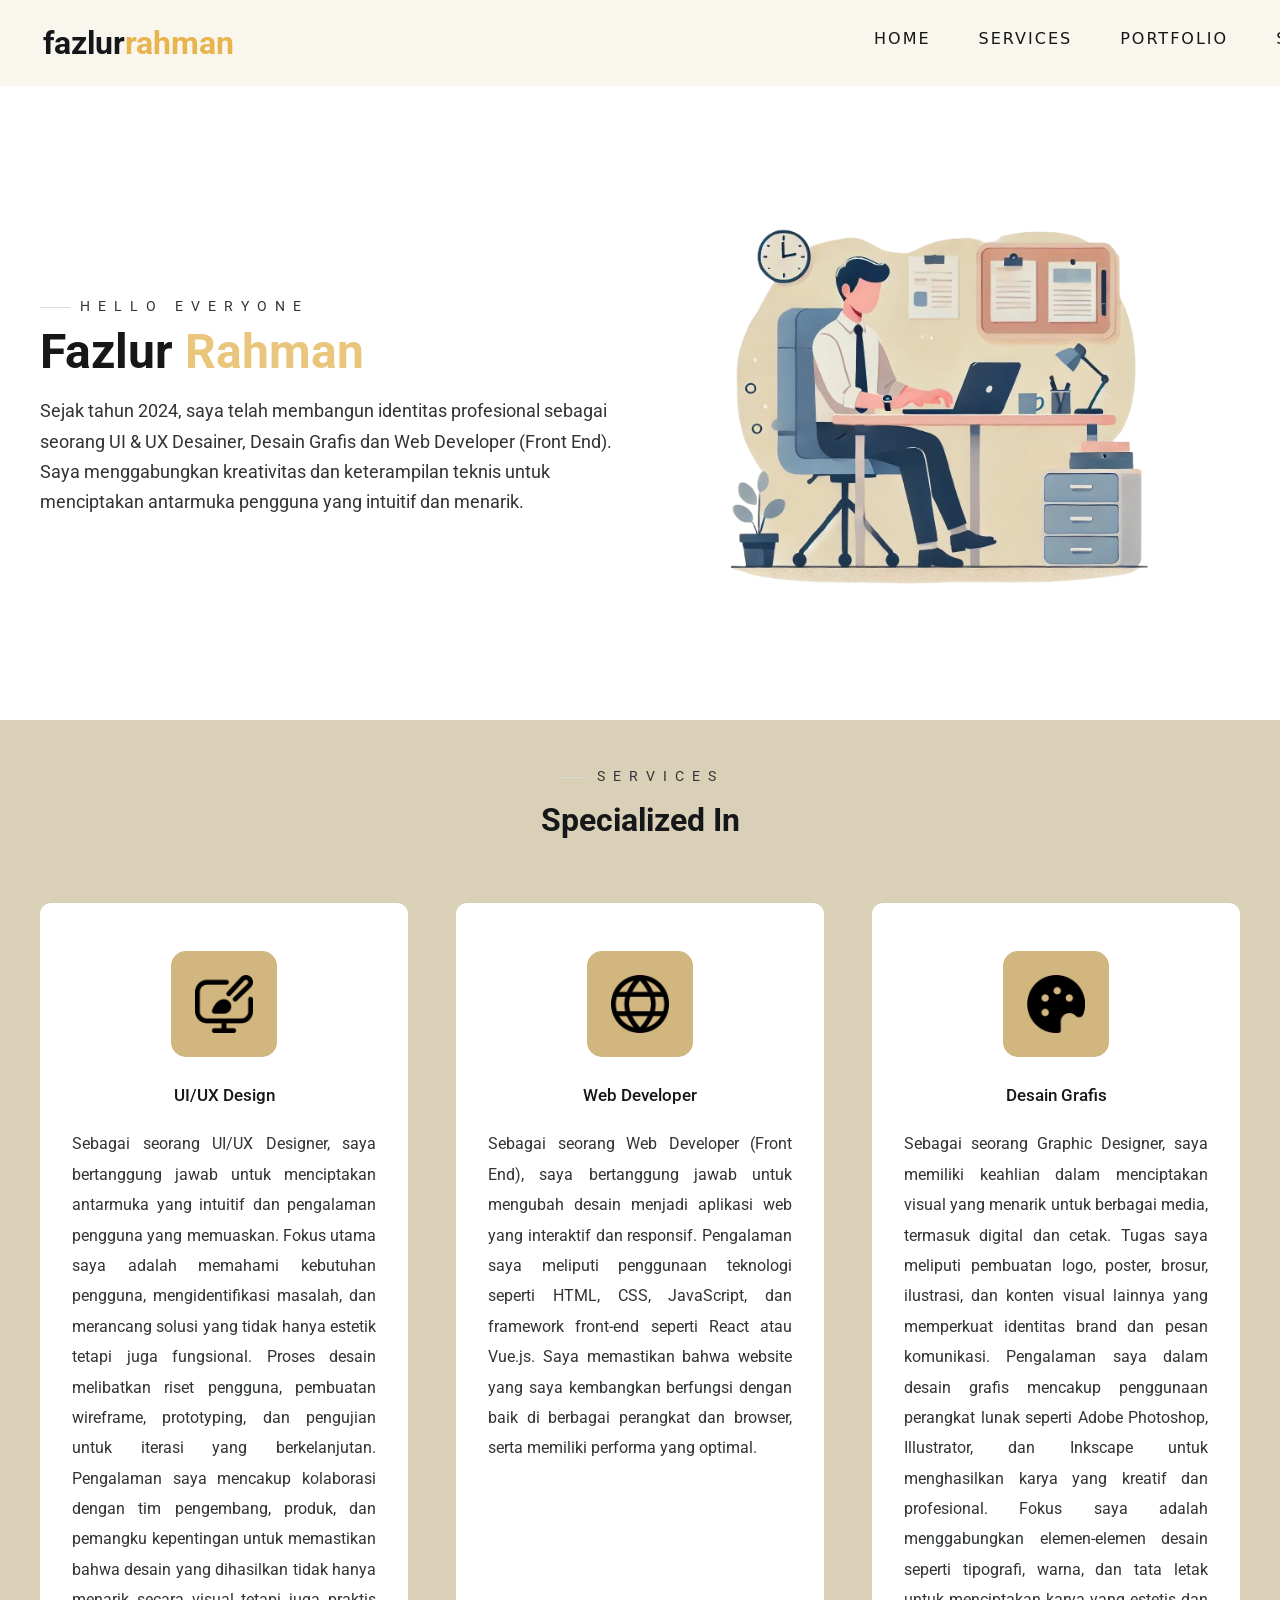
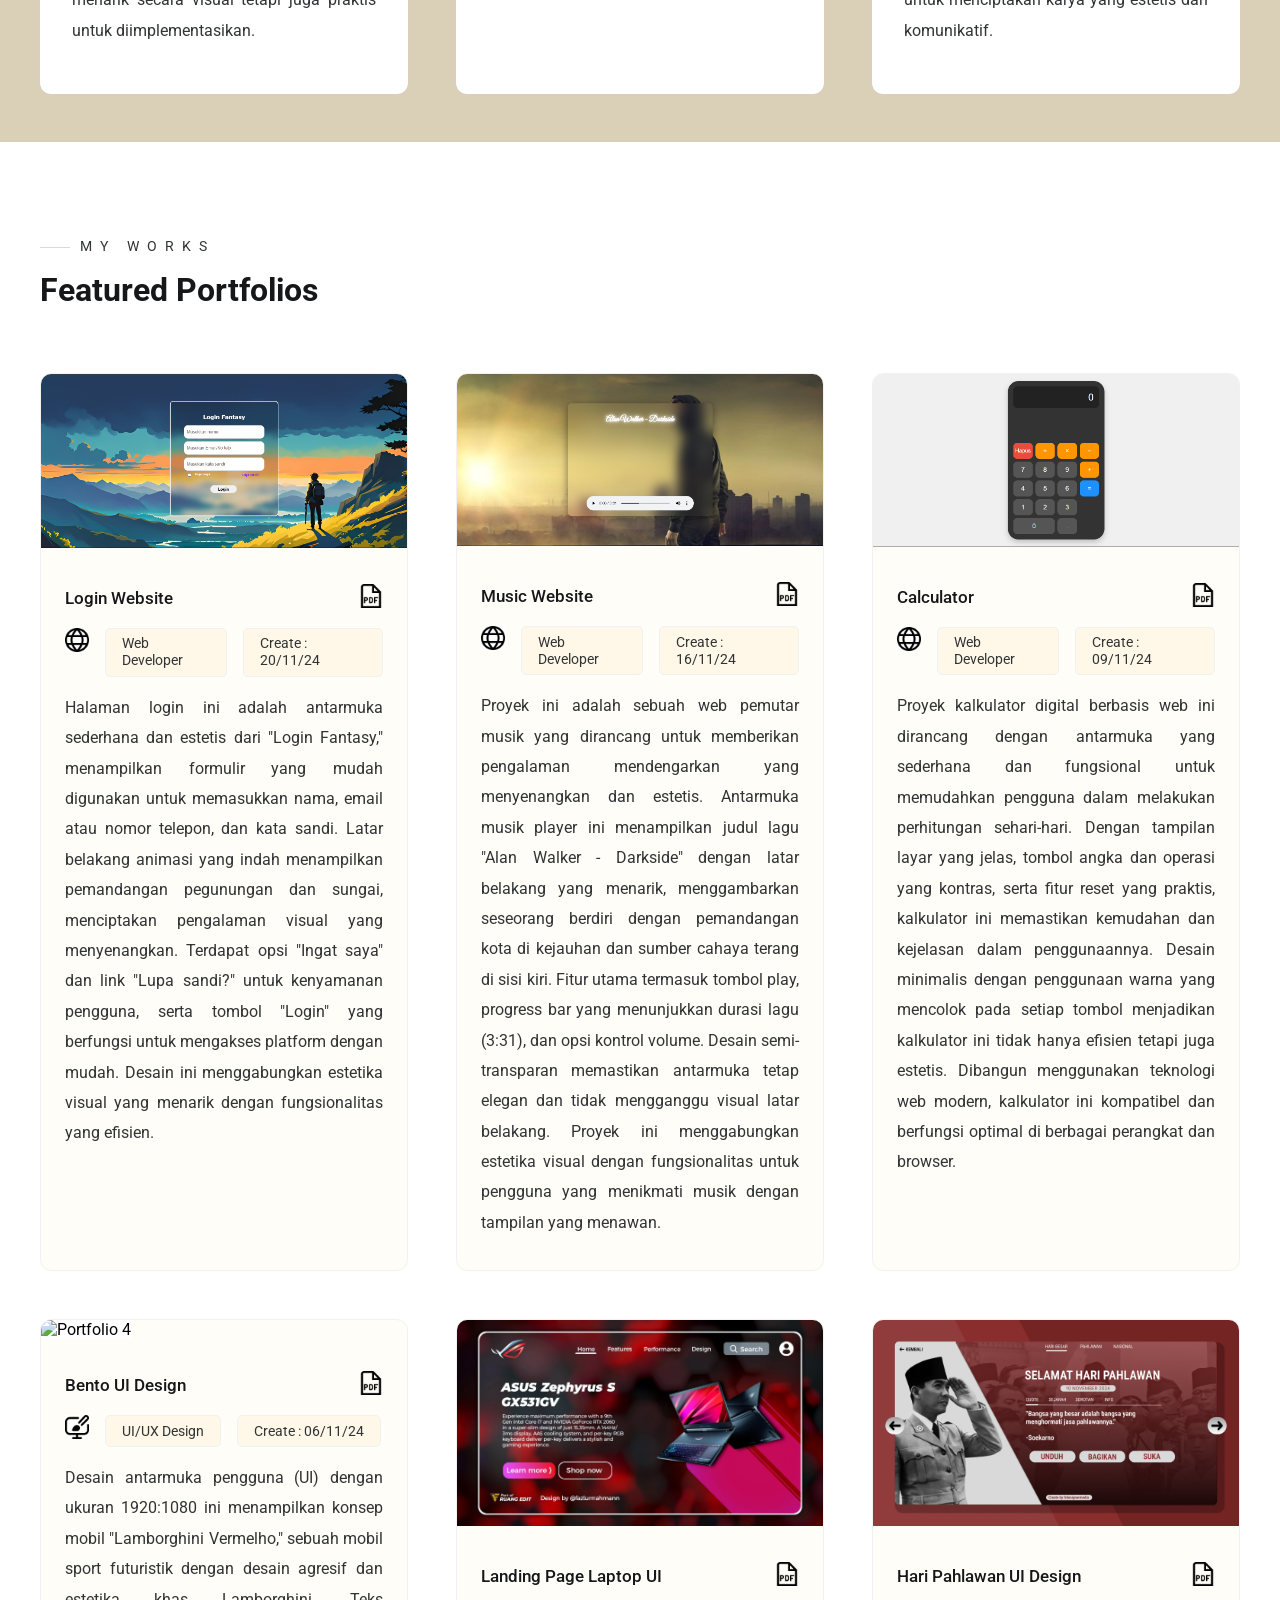
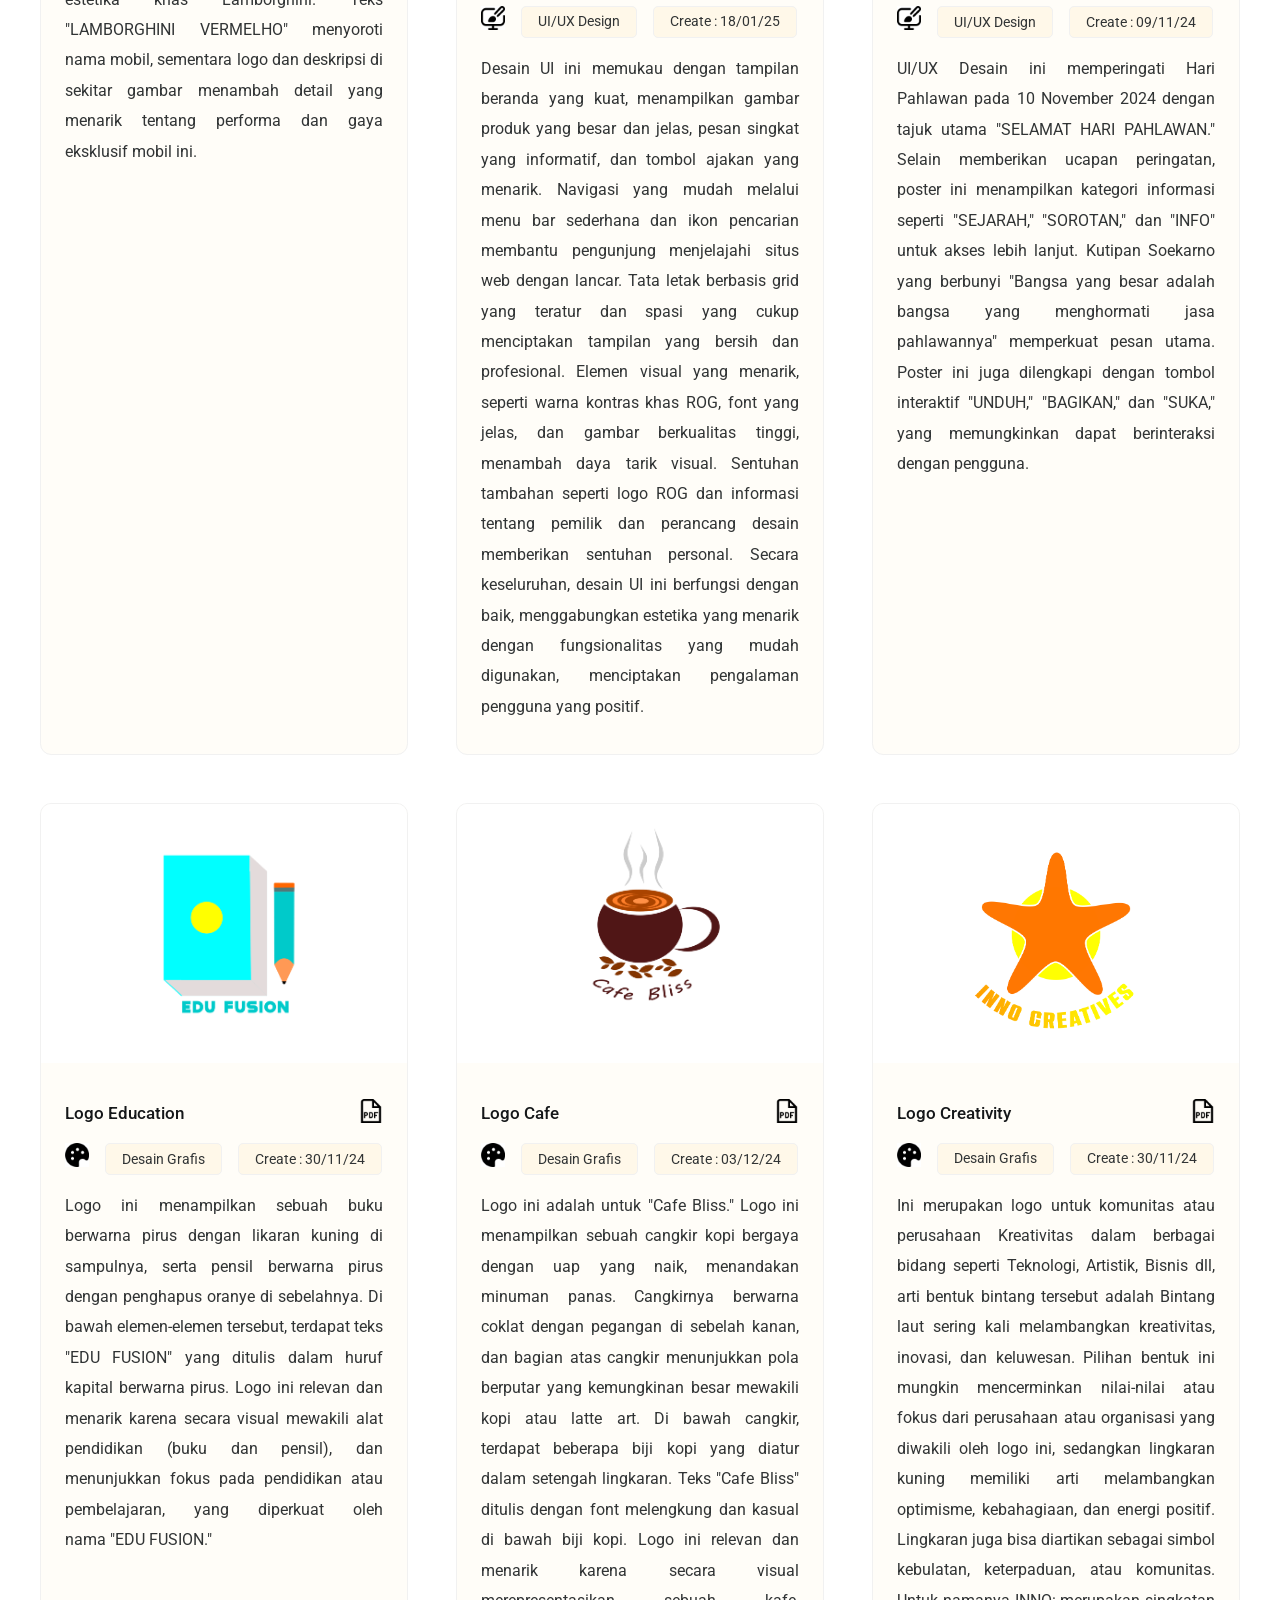
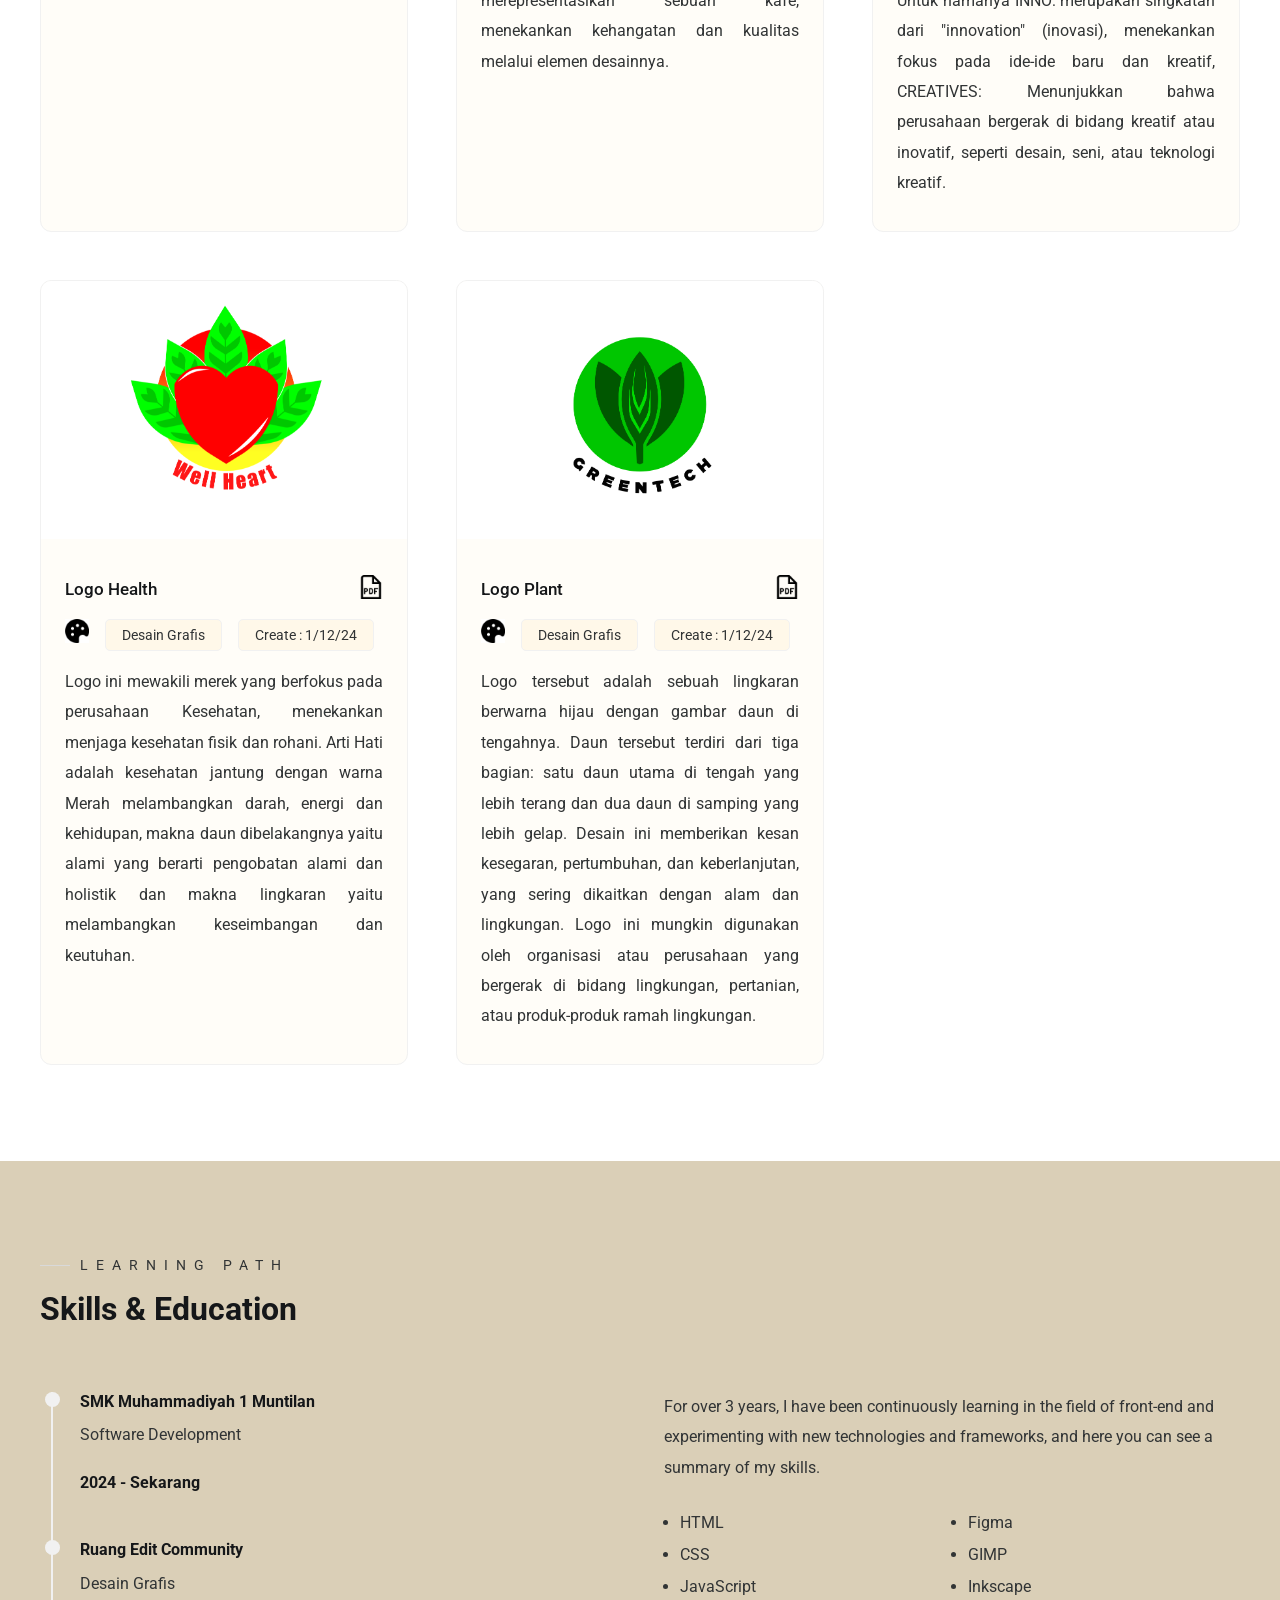
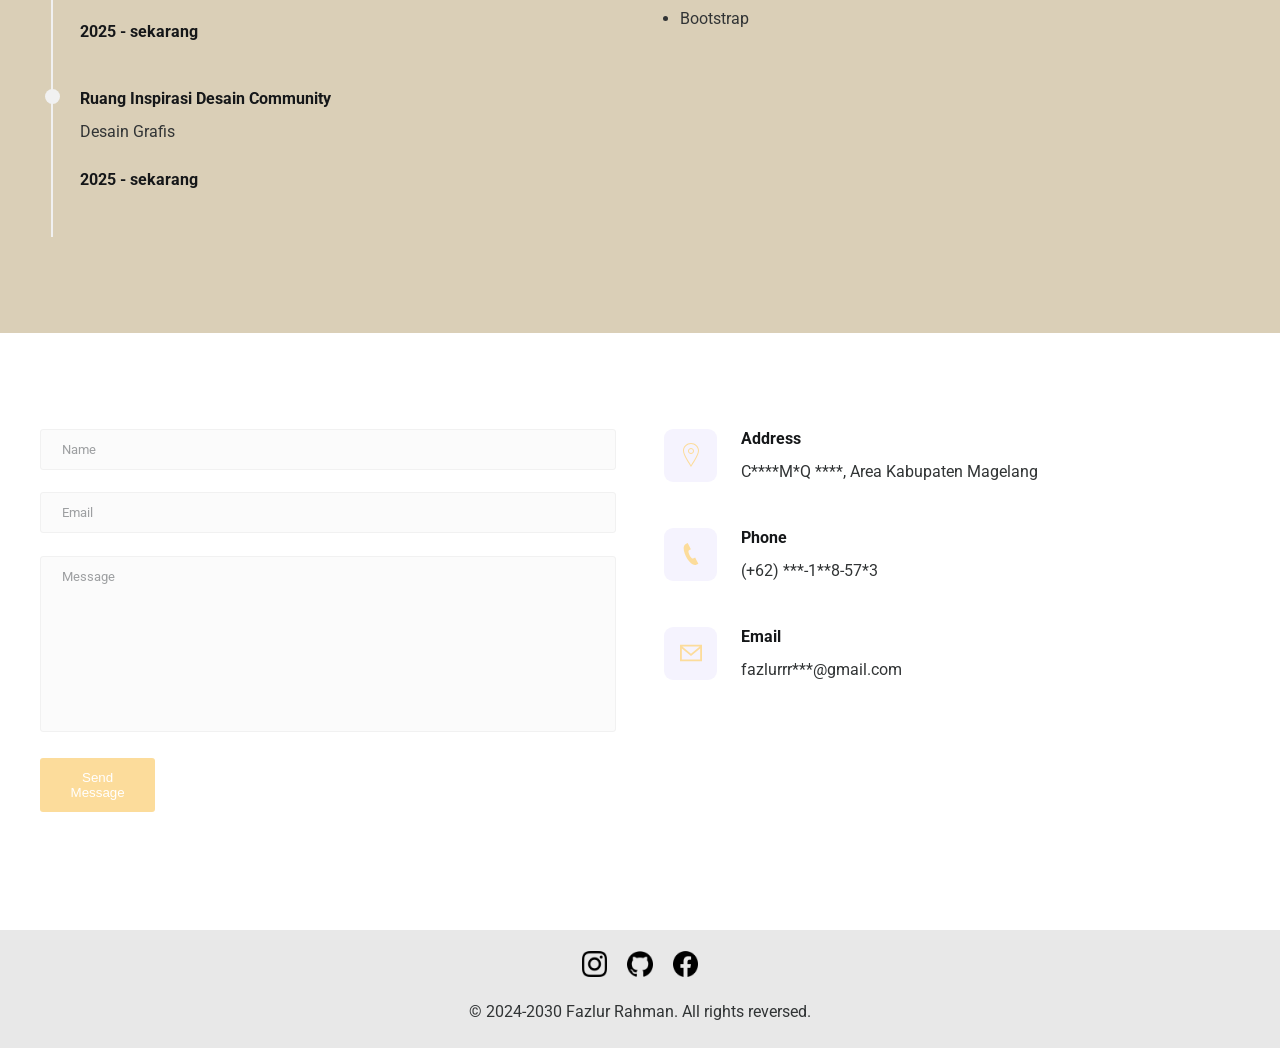
==== index.html @ e654cc1e "Update index.html" ====
<!DOCTYPE html>
<html lang="en">
  <head>
    <meta charset="UTF-8" />
    <meta name="viewport" content="width=device-width, initial-scale=1.0" />
    <link rel="stylesheet" href="styles/style.css" />
    <link rel="stylesheet" href="styles/responsive.css" />
    <title>Fazlur Rahman - Software Developer</title>
    <link rel="icon" href="office_worker_typing-removebg-preview.png" />
    <link href="https://unpkg.com/aos@2.3.1/dist/aos.css" rel="stylesheet">
  </head>
  <body>
    <!-- Header -->
    <header>
      <div class="navbar">
        <div class="nav">
          <div class="logo">
            <a href="#">fazlur<span>rahman</span></a>
          </div>

          <nav>
            <ul>
              <li><a href="#">Home</a></li>
              <li><a href="#services">Services</a></li>
              <li><a href="#portfolios">Portfolio</a></li>
              <li><a href="#skills">Skills</a></li>
              <li><a href="#contact">Contact</a></li>
            </ul>
          </nav>

          <div class="burger">
            <div class="line-1"></div>
            <div class="line-2"></div>
            <div class="line-3"></div>
          </div>
          
        </div>
      </div>
      <div class="main-container">
        <section id="hero">
          <div class="hero-left">
            <h3 class="pre-title">Hello everyone</h3>
            <h1 class="hero-name">Fazlur <span>Rahman</span></h1>
            <p>
              Sejak tahun 2024, saya telah membangun identitas profesional sebagai seorang UI & UX Desainer, Desain Grafis dan Web Developer (Front End). Saya menggabungkan kreativitas dan keterampilan teknis untuk menciptakan antarmuka
              pengguna yang intuitif dan menarik.
            </p>
          </div>

          <div class="hero-right">
            <img src="office_worker_typing-removebg-preview.png" alt="Person Standing" />
          </div>
        </section>
      </div>
    </header>
    <!-- End Header -->

    <!-- Services -->
    <section id="services">
      <div class="services main-container" data-aos="fade-up" data-aos-anchor-placement="center-bottom">
        <h3 class="pre-title">Services</h3>
        <h1 class="section-title services-title">Specialized In</h1>

        <div class="grid-3">
          <div class="service">
            <div class="service-icon">
              <img src="Icon/customize-computer.png" alt="" />
            </div>
            <h4>UI/UX Design</h4>
            <p>
              Sebagai seorang UI/UX Designer, saya bertanggung jawab untuk menciptakan antarmuka yang intuitif dan pengalaman pengguna yang memuaskan. Fokus utama saya adalah memahami kebutuhan pengguna, mengidentifikasi masalah, dan
              merancang solusi yang tidak hanya estetik tetapi juga fungsional. Proses desain melibatkan riset pengguna, pembuatan wireframe, prototyping, dan pengujian untuk iterasi yang berkelanjutan. Pengalaman saya mencakup kolaborasi
              dengan tim pengembang, produk, dan pemangku kepentingan untuk memastikan bahwa desain yang dihasilkan tidak hanya menarik secara visual tetapi juga praktis untuk diimplementasikan.
            </p>
          </div>

          <div class="service" data-aos="fade-up" data-aos-anchor-placement="center-bottom">
            <div class="service-icon">
              <img src="Icon/globe.png" alt="" />
            </div>
            <h4>Web Developer</h4>
            <p>
              Sebagai seorang Web Developer (Front End), saya bertanggung jawab untuk mengubah desain menjadi aplikasi web yang interaktif dan responsif. Pengalaman saya meliputi penggunaan teknologi seperti HTML, CSS, JavaScript, dan
              framework front-end seperti React atau Vue.js. Saya memastikan bahwa website yang saya kembangkan berfungsi dengan baik di berbagai perangkat dan browser, serta memiliki performa yang optimal.
            </p>
          </div>

          <div class="service" data-aos="fade-up" data-aos-anchor-placement="center-bottom">
            <div class="service-icon">
              <img src="Icon/palette.png" alt="" />
            </div>
            <h4>Desain Grafis</h4>
            <p>
              Sebagai seorang Graphic Designer, saya memiliki keahlian dalam menciptakan visual yang menarik untuk berbagai media, termasuk digital dan cetak. Tugas saya meliputi pembuatan logo, poster, brosur, ilustrasi, dan konten visual
              lainnya yang memperkuat identitas brand dan pesan komunikasi. Pengalaman saya dalam desain grafis mencakup penggunaan perangkat lunak seperti Adobe Photoshop, Illustrator, dan Inkscape untuk menghasilkan karya yang kreatif dan
              profesional. Fokus saya adalah menggabungkan elemen-elemen desain seperti tipografi, warna, dan tata letak untuk menciptakan karya yang estetis dan komunikatif.
            </p>
          </div>
        </div>
      </div>
    </section>
    <!-- End Services -->

    <!-- Portfolios -->
    <section id="portfolios">
      <div class="portfolios main-container" data-aos="fade-up">
        <h3 class="pre-title">My Works</h3>
        <h1 class="section-title">Featured Portfolios</h1>

        <div class="grid-3">
          <!-- Portfolio 1 WEB DEVELOPER -->
          <div class="portfolio" data-aos="fade-up">
            <div class="portfolio-cover">
              <img src="Image/login page.png" alt="Portfolio 1" />
            </div>

            <div class="portfolio-info">
              <div class="portfolio-title">
                <h4>Login Website</h4>
                <a href="pdf/login-page.pdf" target="_blank" class="portfolio-link">
                  <img style="width: 24px" src="Icon/file-pdf.png" alt="" />
                </a>
              </div>
              <div class="portfolio-tags">
                <img style="width: 24px" src="Icon/globe.png" alt="" />
                <div>Web Developer</div>
                <div>Create : 20/11/24</div>
              </div>
              <p>
                Halaman login ini adalah antarmuka sederhana dan estetis dari "Login Fantasy," menampilkan formulir yang mudah digunakan untuk memasukkan nama, email atau nomor telepon, dan kata sandi. Latar belakang animasi yang indah
                menampilkan pemandangan pegunungan dan sungai, menciptakan pengalaman visual yang menyenangkan. Terdapat opsi "Ingat saya" dan link "Lupa sandi?" untuk kenyamanan pengguna, serta tombol "Login" yang berfungsi untuk mengakses
                platform dengan mudah. Desain ini menggabungkan estetika visual yang menarik dengan fungsionalitas yang efisien.
              </p>
            </div>
          </div>

          <!-- Portfolio 2 -->
          <div class="portfolio" data-aos="fade-up">
            <div class="portfolio-cover">
              <img src="Image/music page.png" alt="Portfolio 1" />
            </div>
            <div class="portfolio-info">
              <div class="portfolio-title">
                <h4>Music Website</h4>
                <a href="pdf/music-page.pdf" target="_blank" class="portfolio-link">
                  <img style="width: 24px" src="Icon/file-pdf.png" alt="" />
                </a>
              </div>
              <div class="portfolio-tags">
                <img style="width: 24px" src="Icon/globe.png" alt="" />
                <div>Web Developer</div>
                <div>Create : 16/11/24</div>
              </div>
              <p>
                Proyek ini adalah sebuah web pemutar musik yang dirancang untuk memberikan pengalaman mendengarkan yang menyenangkan dan estetis. Antarmuka musik player ini menampilkan judul lagu "Alan Walker - Darkside" dengan latar
                belakang yang menarik, menggambarkan seseorang berdiri dengan pemandangan kota di kejauhan dan sumber cahaya terang di sisi kiri. Fitur utama termasuk tombol play, progress bar yang menunjukkan durasi lagu (3:31), dan opsi
                kontrol volume. Desain semi-transparan memastikan antarmuka tetap elegan dan tidak mengganggu visual latar belakang. Proyek ini menggabungkan estetika visual dengan fungsionalitas untuk pengguna yang menikmati musik dengan
                tampilan yang menawan.
              </p>
            </div>
          </div>

          <!-- Portfolio 3 -->
          <div class="portfolio" data-aos="fade-up">
            <div class="portfolio-cover">
              <img src="Image/calculator.png" alt="Portfolio 3" />
            </div>
            <div class="portfolio-info">
              <div class="portfolio-title">
                <h4>Calculator</h4>
                <a href="pdf/calculator.pdf" target="_blank" class="portfolio-link">
                  <img style="width: 24px" src="Icon/file-pdf.png" alt="" />
                </a>
              </div>
              <div class="portfolio-tags">
                <img style="width: 24px" src="Icon/globe.png" alt="" />
                <div>Web Developer</div>
                <div>Create : 09/11/24</div>
              </div>
              <p>
                Proyek kalkulator digital berbasis web ini dirancang dengan antarmuka yang sederhana dan fungsional untuk memudahkan pengguna dalam melakukan perhitungan sehari-hari. Dengan tampilan layar yang jelas, tombol angka dan
                operasi yang kontras, serta fitur reset yang praktis, kalkulator ini memastikan kemudahan dan kejelasan dalam penggunaannya. Desain minimalis dengan penggunaan warna yang mencolok pada setiap tombol menjadikan kalkulator ini
                tidak hanya efisien tetapi juga estetis. Dibangun menggunakan teknologi web modern, kalkulator ini kompatibel dan berfungsi optimal di berbagai perangkat dan browser.
              </p>
            </div>
          </div>

          <!-- Portfolio 1 UI DESIGN -->
          <div class="portfolio" data-aos="fade-up">
            <div class="portfolio-cover">
              <img src="Image/Photo1.png" alt="Portfolio 4" />
            </div>
            <div class="portfolio-info">
              <div class="portfolio-title">
                <h4>Bento UI Design</h4>
                <a href="pdf/Bento UI.pdf" target="_blank" class="portfolio-link">
                  <img style="width: 24px" src="Icon/file-pdf.png" alt="" />
                </a>
              </div>
              <div class="portfolio-tags">
                <img style="width: 24px" src="Icon/customize-computer.png" alt="" />
                <div>UI/UX Design</div>
                <div>Create : 06/11/24</div>
              </div>
              <p>
                Desain antarmuka pengguna (UI) dengan ukuran 1920:1080 ini menampilkan konsep mobil "Lamborghini Vermelho," sebuah mobil sport futuristik dengan desain agresif dan estetika khas Lamborghini. Teks "LAMBORGHINI VERMELHO" menyoroti nama mobil,
                sementara logo dan deskripsi di sekitar gambar menambah detail yang menarik tentang performa dan gaya eksklusif mobil ini.
              </p>
            </div>
          </div>

            <div class="portfolio" data-aos="fade-up">
            <div class="portfolio-cover">
              <img src="Image/Laptop design ui.jpg" alt="Portfolio 4" />
            </div>
            <div class="portfolio-info">
              <div class="portfolio-title">
                <h4>Landing Page Laptop UI</h4>
                <a href="pdf/Laptop-design-ui.pdf" target="_blank" class="portfolio-link">
                  <img style="width: 24px" src="Icon/file-pdf.png" alt="" />
                </a>
              </div>
              <div class="portfolio-tags">
                <img style="width: 24px" src="Icon/customize-computer.png" alt="" />
                <div>UI/UX Design</div>
                <div>Create : 18/01/25</div>
              </div>
              <p>
               Desain UI ini memukau dengan tampilan beranda yang kuat, menampilkan gambar produk yang besar dan jelas, pesan singkat yang informatif, dan tombol ajakan yang menarik. Navigasi yang mudah melalui menu bar sederhana dan ikon pencarian membantu pengunjung menjelajahi situs web dengan lancar. Tata letak berbasis grid yang teratur dan spasi yang cukup menciptakan tampilan yang bersih dan profesional. Elemen visual yang menarik, seperti warna kontras khas ROG, font yang jelas, dan gambar berkualitas tinggi, menambah daya tarik visual. Sentuhan tambahan seperti logo ROG dan informasi tentang pemilik dan perancang desain memberikan sentuhan personal. Secara keseluruhan, desain UI ini berfungsi dengan baik, menggabungkan estetika yang menarik dengan fungsionalitas yang mudah digunakan, menciptakan pengalaman pengguna yang positif.
              </p>
            </div>
          </div>

          <div class="portfolio" data-aos="fade-up">
            <div class="portfolio-cover">
              <img src="Image/HARI PAHLAWAN.png" alt="Portfolio 4" />
            </div>
            <div class="portfolio-info">
              <div class="portfolio-title">
                <h4>Hari Pahlawan UI Design</h4>
                <a href="pdf/HARI-PAHLAWAN.pdf" target="_blank" class="portfolio-link">
                  <img style="width: 24px" src="Icon/file-pdf.png" alt="" />
                </a>
              </div>
              <div class="portfolio-tags">
                <img style="width: 24px" src="Icon/customize-computer.png" alt="" />
                <div>UI/UX Design</div>
                <div>Create : 09/11/24</div>
              </div>
              <p>
                UI/UX Desain ini memperingati Hari Pahlawan pada 10 November 2024 dengan tajuk utama "SELAMAT HARI PAHLAWAN." Selain memberikan ucapan peringatan, poster ini menampilkan kategori informasi seperti "SEJARAH," "SOROTAN," dan "INFO" untuk akses lebih lanjut. Kutipan Soekarno yang berbunyi "Bangsa yang besar adalah bangsa yang menghormati jasa pahlawannya" memperkuat pesan utama. Poster ini juga dilengkapi dengan tombol interaktif "UNDUH," "BAGIKAN," dan "SUKA," yang memungkinkan dapat berinteraksi dengan pengguna.
              </p>
            </div>
          </div>

          <!-- Portfolio 1 GRAPHIC DESIGN -->
          <div class="portfolio" data-aos="fade-up">
            <div class="portfolio-cover">
              <img src="Inkscape/EDU FUSION.png" alt="Portfolio 4" />
            </div>
            <div class="portfolio-info">
              <div class="portfolio-title">
                <h4>Logo Education</h4>
                <a href="pdf/EDU-FUSION.pdf" target="_blank" class="portfolio-link">
                  <img style="width: 24px" src="Icon/file-pdf.png" alt="" />
                </a>
              </div>
              <div class="portfolio-tags">
                <img style="width: 24px" src="Icon/palette.png" alt="" />
                <div>Desain Grafis</div>
                <div>Create : 30/11/24</div>
              </div>
              <p>
                Logo ini menampilkan sebuah buku berwarna pirus dengan likaran kuning di sampulnya, serta pensil berwarna pirus dengan penghapus oranye di sebelahnya. Di bawah elemen-elemen tersebut, terdapat teks "EDU FUSION" yang ditulis
                dalam huruf kapital berwarna pirus. Logo ini relevan dan menarik karena secara visual mewakili alat pendidikan (buku dan pensil), dan menunjukkan fokus pada pendidikan atau pembelajaran, yang diperkuat oleh
                nama "EDU FUSION."
              </p>
            </div>
          </div>

          <!-- Portfolio 2 -->
          <div class="portfolio" data-aos="fade-up">
            <div class="portfolio-cover">
              <img src="Inkscape/Cafe Bliss.png" alt="Portfolio 4" />
            </div>
            <div class="portfolio-info">
              <div class="portfolio-title">
                <h4>Logo Cafe</h4>
                <a href="pdf/Cafe-Bliss.pdf" target="_blank" class="portfolio-link">
                  <img style="width: 24px" src="Icon/file-pdf.png" alt="" />
                </a>
              </div>
              <div class="portfolio-tags">
                <img style="width: 24px" src="Icon/palette.png" alt="" />
                <div>Desain Grafis</div>
                <div>Create : 03/12/24</div>
              </div>
              <p>
                Logo ini adalah untuk "Cafe Bliss." Logo ini menampilkan sebuah cangkir kopi bergaya dengan uap yang naik, menandakan minuman panas. Cangkirnya berwarna coklat dengan pegangan di sebelah kanan, dan bagian atas cangkir
                menunjukkan pola berputar yang kemungkinan besar mewakili kopi atau latte art. Di bawah cangkir, terdapat beberapa biji kopi yang diatur dalam setengah lingkaran. Teks "Cafe Bliss" ditulis dengan font melengkung dan kasual
                di bawah biji kopi. Logo ini relevan dan menarik karena secara visual merepresentasikan sebuah kafe, menekankan kehangatan dan kualitas melalui elemen desainnya.
              </p>
            </div>
          </div>

          <!-- Porfolio 3 -->
          <div class="portfolio" data-aos="fade-up">
            <div class="portfolio-cover">
              <img src="Inkscape/INNO CREATIVE.png" alt="Portfolio 4" />
            </div>
            <div class="portfolio-info">
              <div class="portfolio-title">
                <h4>Logo Creativity</h4>
                <a href="pdf/INNO-CREATIVE.pdf" target="_blank" class="portfolio-link">
                  <img style="width: 24px" src="Icon/file-pdf.png" alt="" />
                </a>
              </div>
              <div class="portfolio-tags">
                <img style="width: 24px" src="Icon/palette.png" alt="" />
                <div>Desain Grafis</div>
                <div>Create : 30/11/24</div>
              </div>
              <p>
                Ini merupakan logo untuk komunitas atau perusahaan Kreativitas dalam berbagai bidang seperti Teknologi, Artistik, Bisnis dll, arti bentuk bintang tersebut adalah Bintang laut sering kali melambangkan kreativitas, inovasi, dan keluwesan. Pilihan bentuk ini mungkin mencerminkan nilai-nilai atau fokus dari perusahaan atau organisasi yang diwakili oleh logo ini, sedangkan lingkaran kuning memiliki arti melambangkan optimisme, kebahagiaan, dan energi positif. Lingkaran juga bisa diartikan sebagai simbol kebulatan, keterpaduan, atau komunitas. Untuk namanya INNO: merupakan singkatan dari "innovation" (inovasi), menekankan fokus pada ide-ide baru dan kreatif, CREATIVES: Menunjukkan bahwa perusahaan bergerak di bidang kreatif atau inovatif, seperti desain, seni, atau teknologi kreatif.
              </p>
            </div>
          </div>


          <!-- Portfolio 4 -->
          <div class="portfolio" data-aos="fade-up">
            <div class="portfolio-cover">
              <img src="Inkscape/Well Heart.png" alt="Portfolio 4" />
            </div>
            <div class="portfolio-info">
              <div class="portfolio-title">
                <h4>Logo Health</h4>
                <a href="pdf/Well-Heart.pdf" target="_blank" class="portfolio-link">
                  <img style="width: 24px" src="Icon/file-pdf.png" alt="" />
                </a>
              </div>
              <div class="portfolio-tags">
                <img style="width: 24px" src="Icon/palette.png" alt="" />
                <div>Desain Grafis</div>
                <div>Create : 1/12/24</div>
              </div>
              <p>
                Logo ini mewakili merek yang berfokus pada perusahaan Kesehatan, menekankan menjaga kesehatan fisik dan rohani. Arti Hati adalah kesehatan jantung dengan warna Merah melambangkan darah, energi dan kehidupan, makna daun dibelakangnya yaitu alami yang berarti pengobatan alami dan holistik dan makna lingkaran yaitu melambangkan keseimbangan dan keutuhan.
              </p>
            </div>
         </div>
         
         <!-- Portfolio 5 -->
         <div class="portfolio" data-aos="fade-up">
          <div class="portfolio-cover">
            <img src="Inkscape/GreenTech.png" alt="Portfolio 4" />
          </div>
          <div class="portfolio-info">
            <div class="portfolio-title">
              <h4>Logo Plant</h4>
              <a href="pdf/GreenTech.pdf" target="_blank" class="portfolio-link">
                <img style="width: 24px" src="Icon/file-pdf.png" alt="" />
              </a>
            </div>
            <div class="portfolio-tags">
              <img style="width: 24px" src="Icon/palette.png" alt="" />
              <div>Desain Grafis</div>
              <div>Create : 1/12/24</div>
            </div>
            <p>
              Logo tersebut adalah sebuah lingkaran berwarna hijau dengan gambar daun di tengahnya. Daun tersebut terdiri dari tiga bagian: satu daun utama di tengah yang lebih terang dan dua daun di samping yang lebih gelap. Desain ini memberikan kesan kesegaran, pertumbuhan, dan keberlanjutan, yang sering dikaitkan dengan alam dan lingkungan. Logo ini mungkin digunakan oleh organisasi atau perusahaan yang bergerak di bidang lingkungan, pertanian, atau produk-produk ramah lingkungan.
            </p>
          </div>
       </div>
      </div>
    </section>
    <!-- End Portfolios -->

    <!-- Skills & Education -->
    <section id="skills">
      <div class="skills main-container" data-aos="fade-right">
        <h3 class="pre-title">Learning Path</h3>
        <h1 class="section-title">Skills & Education</h1>

        <div class="skills-grid">
          <div class="skills-left">
            <div class="education">
              <div class="line">
                <div></div>
              </div>
              <div class="education-info">
                <h4 class="education-title">SMK Muhammadiyah 1 Muntilan</h4>
                <p>Software Development</p>
                <h4 class="education-years">2024 - Sekarang</h4>
              </div>
            </div>
            <div class="education">
              <div class="line">
                <div></div>
              </div>
              <div class="education-info">
                <h4 class="education-title">Ruang Edit Community</h4>
                <p>Desain Grafis</p>
                <h4 class="education-years">2025 - sekarang</h4>
              </div>
            </div>
            <div class="education">
              <div class="line">
                <div></div>
              </div>
              <div class="education-info">
                <h4 class="education-title">Ruang Inspirasi Desain Community</h4>
                <p>Desain Grafis</p>
                <h4 class="education-years">2025 - sekarang</h4>
              </div>
            </div>
          </div>

          <div class="skills-right" data-aos="fade-left">
            <p>For over 3 years, I have been continuously learning in the field of front-end and experimenting with new technologies and frameworks, and here you can see a summary of my skills.</p>

            <div class="skills-list"> 
              <ul>
                <li>HTML</li>
                <li>CSS</li>
                <li>JavaScript</li>
                <li>Bootstrap</li>
              </ul>

              <ul>
                <li>Figma</li>
                <li>GIMP</li>
                <li>Inkscape</li>
              </ul>
            </div>
          </div>
        </div>
      </div>
    </section>
    <!-- End Skills & Education  -->

    <!-- Contact -->
    <section id="contact">
      <div class="contact main-container" data-aos="fade-up"
     data-aos-duration="3000">
        <div class="contact-left">
          <form action="https://formspree.io/f/xgvebqpa" method="POST" class="contact-form">
            <div>
              <input type="text" placeholder="Name" name="name" required />
            </div>
            <div>
              <input type="email" placeholder="Email" name="email" required />
            </div>
            <div>
              <textarea name="message" id="message" cols="30" rows="10" placeholder="Message" required></textarea>
            </div>
            <div>
              <button class="btn-submit">Send Message</button>
            </div>
          </form>
        </div>

        <div class="contact-right" data-aos="fade-up"
     data-aos-duration="3000">
          <div class="contact-item">
            <div class="contact-item-icon">
              <svg width="24" height="24" xmlns="http://www.w3.org/2000/svg" fill-rule="evenodd" clip-rule="evenodd">
                <path
                  d="M12 10c-1.104 0-2-.896-2-2s.896-2 2-2 2 .896 2 2-.896 2-2 2m0-5c-1.657 0-3 1.343-3 3s1.343 3 3 3 3-1.343 3-3-1.343-3-3-3m-7 2.602c0-3.517 3.271-6.602 7-6.602s7 3.085 7 6.602c0 3.455-2.563 7.543-7 14.527-4.489-7.073-7-11.072-7-14.527m7-7.602c-4.198 0-8 3.403-8 7.602 0 4.198 3.469 9.21 8 16.398 4.531-7.188 8-12.2 8-16.398 0-4.199-3.801-7.602-8-7.602"
                />
              </svg>
            </div>
            <div class="contact-item-detail">
              <h4>Address</h4>
              <p>C****M*Q ****, Area Kabupaten Magelang</p>
            </div>
          </div>

          <div class="contact-item">
            <div class="contact-item-icon">
              <svg xmlns="http://www.w3.org/2000/svg" width="22" height="22" viewBox="0 0 24 24">
                <path d="M20 22.621l-3.521-6.795c-.008.004-1.974.97-2.064 1.011-2.24 1.086-6.799-7.82-4.609-8.994l2.083-1.026-3.493-6.817-2.106 1.039c-7.202 3.755 4.233 25.982 11.6 22.615.121-.055 2.102-1.029 2.11-1.033z" />
              </svg>
            </div>
            <div class="contact-item-detail">
              <h4>Phone</h4>
              <p>(+62) ***-1**8-57*3</p>
            </div>
          </div>

          <div class="contact-item">
            <div class="contact-item-icon">
              <svg xmlns="http://www.w3.org/2000/svg" width="22" height="22" viewBox="0 0 24 24">
                <path d="M0 3v18h24v-18h-24zm21.518 2l-9.518 7.713-9.518-7.713h19.036zm-19.518 14v-11.817l10 8.104 10-8.104v11.817h-20z" />
              </svg>
            </div>
            <div class="contact-item-detail">
              <h4>Email</h4>
              <p>fazlurrr***@gmail.com</p>
            </div>
          </div>
        </div>
      </div>
    </section>
    <!-- End Contact -->

    <!-- Footer -->
    <footer>
      <div class="footer-icons">
        <a href="https://www.instagram.com/fazlurr24708?igsh=b2htamM0bm9ybzNm" target="_blank">
          <img src="Icon/instagram.png" alt="" />
        </a>

        <a href="https://github.com/fazlurrahman247" target="_blank">
          <img src="Icon/github.png" alt="" />
        </a>

        <a href="https://www.facebook.com/profile.php?id=100079881470058&mibextid=ZbWKwL" target="_blank">
          <img src="Icon/facebook.png" alt="" />
        </a>
      </div>
      <p>&copy; 2024-2030 Fazlur Rahman. All rights reversed.</p>
    </footer>
    <!-- End Footer -->

    <script src="js/main.js"></script>
    <script src="https://unpkg.com/aos@2.3.1/dist/aos.js"></script>
    <script>
  AOS.init();
</script>
  </body>
</html>
---- styles/style.css ----
@import url("https://fonts.googleapis.com/css2?family=Roboto:wght@300;400;500;700;900&display=swap");
@import url('https://fonts.googleapis.com/css2?family=Montserrat:ital,wght@0,100..900;1,100..900&display=swap');


:root {
  --primaryTextColor: #151719; /* Untuk title atau judul */
  --secondaryTextColor: #313435; /* Untuk text biasa seperti paragraph contohnya */

  --borderColor: #f1f1f1;
  --lineColor: #d9d9d9; /* untuk line di pre-title */

  --primaryBackgroundColor: #fff;
  --secondaryBackgroundColor: #fbfbfb;
  --thirdBackgroundColor: #f5f3fe;

  --primaryIconColor: #fcdc9b;
  --primaryIconColorHover: #e4d6b9;

  --sectionPadding: 6rem 0;

  --itemBorderRadius: 0.7rem;
}

* {
  margin: 0;
  padding: 0;
  box-sizing: border-box;
  scroll-behavior: smooth;
}

body {
  font-family: "Roboto", sans-serif;
}

h1,
h2,
h3,
h4,
h5,
h6,
strong {
  color: var(--primaryTextColor);
}

p {
  font-size: 1rem; /* 16 px */
  line-height: 1.9rem; /*30.4 px */
}

p,
span,
label,
input,
textarea,
li {
  color: var(--secondaryTextColor);
}

a {
  text-decoration: none;
}

/* End Preparation */

.main-container {
  width: 1200px;
  margin: 0 auto;
}

/* Logo */
.logo {
  display: flex;
  align-items: center;
  font-weight: 700;
  font-size: 2rem;
  position: relative;
  left: -15rem;
}

.logo a {
  color: var(--primaryTextColor);
}
.logo a span {
  color: #e7b44e;
}

@media screen and (max-width: 1200px) {
  .main-container {
    width: 95%;
  }

  navbar {
    width: 100vw; /* Memastikan lebar penuh viewport */
    margin-left: calc((100% - 95%) / 2 * -1); /* Koreksi margin */
  }
}

/* Titles */
.section-title {
  margin: 1rem 0 4rem;
  font-size: 2rem;
}

.pre-title {
  text-transform: uppercase;
  letter-spacing: 0.5rem;
  color: var(--secondaryTextColor);
  position: relative;
  padding-left: 40px;
  width: fit-content;
  font-weight: 400;
  font-size: 0.9rem;
}

.pre-title::before {
  content: "";
  width: 30px;
  height: 1px;
  background: var(--lineColor);
  position: absolute;
  display: block;
  left: 0;
  top: 50%;
}

/* Layouts*/
.grid-3 {
  display: grid;
  grid-template-columns: 1fr 1fr 1fr;
  grid-template-columns: repeat(auto-fit, minmax(350px, 1fr));
  gap: 3rem;
} 


/* --- Logo and Navigation Menu --- */
.nav {
  position: fixed;
  width: 100vw;
  display: flex;
  justify-content: space-between;
  padding: 1.5rem 283px;
  gap: 5rem;
  z-index: 99;
  background-color: #f9f6ee;
}

nav ul {
  position: fixed;
  top: 10px;
}

nav ul {
  list-style: none;
  display: flex;
  position: relative;
  top: 5px;
  left: 20rem;
  gap: 3rem;
}

/* Navigation Menu */
nav ul li {
  display: flex;
  align-items: center;
}

nav ul li a {
  color: var(--primaryTextColor);
  font-family: system-ui, -apple-system, BlinkMacSystemFont, 'Segoe UI', Roboto, Oxygen, Ubuntu, Cantarell, 'Open Sans', 'Helvetica Neue', sans-serif;
  text-transform: uppercase;
  letter-spacing: 2px;
}

/* Burger - Save for later on video */
.burger div {
  width: 30px;
  height: 3px;
  background-color: #000;
  border-radius: 10px;
  margin: 5px;
  transition: all 0.3s;
  z-index: 99;
}

.burger {
  display: none;
  position: fixed;
  z-index: 99;
  right: 22px;
}

/* .burger img {
  width: 5%;
  position: relative;
  left: 40rem;
} */

/* Hero Section */
#hero {
  height: 720px;
  display: grid;
  grid-template-columns: 1fr 1fr;
  /* We're not going to use automatic template columns, because we need to know when the columns is go below. So we can exchange the order of the element */
  align-items: center;
  position: relative;
  top: 5rem;
}

.hero-left {
  position: relative;
  bottom: 2rem;
}

.hero-left p {
  font-size: 1.1rem;
}

.hero-name {
  font-size: 3rem;
  font-weight: 700;
  margin: 0.5rem 0 1rem;
}

.hero-name span {
  color: #eac57c;
}

.hero-right img {
  width: 70%;
  position: relative;
  bottom: 40px;
}

.hero-right {
  display: flex;
  justify-content: center;
}

/* Services Section */
#services {
  background-color: #dacfb7;
  padding: 3rem 0;
}

.services .pre-title {
  margin: 0 auto;
}

.services {
  align-items: center;
}

.services-title {
  text-align: center;
}

.service {
  padding: 3rem 2rem;
  text-align: center;
  background: var(--primaryBackgroundColor);
  border-radius: var(--itemBorderRadius);
}

.service p {
  text-align: justify;
}

.service h4 {
  margin: 1.5rem 0;
  font-weight: 500;
  font-size: 1.05rem;
}

.service-icon img {
  width: 35%;
}

/* .service-icon {
  background: var(--thirdBackgroundColor);
  width: fit-content;
  margin: 5px auto;
  padding: 1rem ;
  border-radius: 0.5rem;
} */

.service-icon img {
  background-color: #d1b680;
  padding: 1.5rem;
  border-radius: 15px;
}

/* Portfolios */
#portfolios {
  padding: var(--sectionPadding);
}

.portfolio {
  border-radius: var(--itemBorderRadius);
  overflow: hidden; /* supaya gambar yang diatas itu dia ngikut border radiusnya, karena yang dikasih border radius disini adalah div portfolio ini */
  border: 1px solid var(--borderColor);
  background-color: #fffdf8;
}

.portfolio img {
  width: 100%;
  background-color: white;
  /* height: 100%;
  object-fit: cover; Tetap crop di tampilan awal */
}

.portfolio-info {
  padding: 2rem 1.5rem;
}

.portfolio p {
  text-align: justify;
}

.portfolio-title {
  display: flex;
  justify-content: space-between;
  align-items: center;
  gap: 1rem;
}

.portfolio h4 {
  font-weight: 500;
  font-size: 1.05rem;
}

.portfolio-tags {
  display: flex;
  gap: 1rem;
  margin: 1rem 0;
}

.portfolio-tags img {
  width: 25%;
  height: 25%;
}

.portfolio-link img {
  background-color: transparent;
}

.portfolio-tags div {
  background-color: #fff8e9;
  font-size: 0.9rem;
  border: 1px solid var(--borderColor);
  border-radius: 5px;
  padding: 0.4rem 1rem;
  color: var(--secondaryTextColor);
}

/* Skills and Education */
#skills {
  padding: var(--sectionPadding);
  background: #dacfb7;
}

.skills-grid {
  display: grid;
  /* grid-template-columns: 40% 60%; */
  grid-template-columns: repeat(auto-fit, minmax(350px, 1fr));
  gap: 3rem;
}

.education {
  display: flex;
  gap: 1rem;
}

.education .line {
  padding: 0 0.7rem;
}

.education .line div {
  width: 2px;
  height: 100%;
  background: var(--borderColor);
  position: relative;
}

.education-info p {
  margin: 0.6rem 0 1.4rem;
}

.education-years {
  margin-bottom: 3rem;
}

/* The dot on the line */
.education .line div:before {
  content: "";
  width: 15px;
  height: 15px;
  background: var(--borderColor);
  border-radius: 50%;
  position: absolute;
  left: -6px;
}

/* Right side of Skills */
.skills-list {
  display: grid;
  grid-template-columns: 1fr 1fr;
  margin-top: 1.5rem;
}

.skills-right ul {
  line-height: 2rem;
  padding: 0 1rem;
}

/* Contact Section */
#contact {
  padding: var(--sectionPadding);
}

.contact {
  display: grid;
  /* grid-template-columns: 1fr 1fr; */
  grid-template-columns: repeat(auto-fit, minmax(350px, 1fr));
  gap: 3rem;
}

.contact-form div {
  margin-bottom: 1.4rem;
}

.contact-form input,
.contact-form textarea {
  width: 100%;
  padding: 0.75rem 1.3rem;
  font-family: "Roboto", sans-serif;
  background: var(--secondaryBackgroundColor);
  border: 1px solid var(--borderColor);
  border-radius: 3px;
  resize: none;
}

.contact-form input::placeholder,
.contact-form textarea::placeholder {
  color: #9d9fa1;
}

.contact-form input:focus,
.contact-form textarea:focus {
  outline: none;
  border: 1px solid #7d7d7d;
}

.btn-submit {
  width: 20%;
  padding: 0.75rem 1rem;
  background-color: var(--primaryIconColor);
  text-align: center;
  color: #fff;
  border: none;
  border-radius: 3px;
  cursor: pointer;
  transition: 0.2s ease-in-out;
}

.btn-submit:hover {
  background-color: var(--primaryIconColorHover);
}

/* Contact Section - Right Side */
.contact-item {
  display: flex;
  gap: 1.5rem;
  margin-bottom: 2.5rem;
}

.contact-item-icon {
  background: var(--thirdBackgroundColor);
  /* padding: 0.8rem 1rem; */
  width: 53px;
  height: 53px;
  border-radius: 9px;
  display: flex;
  align-items: center;
  justify-content: center;
}

.contact-item-icon svg {
  fill: var(--primaryIconColor);
}

.contact-item-detail h4 {
  margin-bottom: 0.6rem;
}

/* Footer Section */
footer {
  padding: 1.3rem 0;
  background: rgb(232, 232, 232);
  text-align: center;
}

.footer-icons {
  margin-bottom: 1rem;
}

.footer-icons a img {
  margin: 0 0.5rem;
  width: 2%;
}
---- styles/responsive.css ----
@media screen and (max-width: 1000px) {
  p {
    font-size: 0.9rem;
    line-height: 1.8;
  }

  .grid-3 {
    gap: 1rem;
  }

  .skills-right ul li {
    font-size: 0.9rem;
  }
}

@media screen and (max-width: 1140px) {
  /* Burger */
  .burger {
    display: block;
    cursor: pointer;
    position: fixed;
    right: 25px;
  }

  .toggle-burger .line-1 {
    transform: rotate(-45deg) translate(-5px, 6px);
  }

  .toggle-burger .line-2 {
    opacity: 0;
  }

  .toggle-burger .line-3 {
    transform: rotate(45deg) translate(-5px, -6px);
  }

  /* Navigation */
  nav {
    position: fixed;
    width: 35%;
    right: 0;
    top: 0;
    height: 100vh;
    flex-direction: column;
    background: var(--primaryBackgroundColor);
    border-left: 1px solid var(--borderColor);
    z-index: 88;
    transform: translateX(100%);
    transition: 0.2s ease-in-out;
  }
  
  .nav {
    padding: 1.5rem 38rem;
  }
  
  nav ul {
    text-align: start;
    position: relative;
    top: 10rem;
    align-items: center;
    flex-direction: column;
    justify-content: center;
    left: 0;
  }
  
  nav ul li a {
    text-transform: none;
  }

  .logo {
    display: flex;
    align-items: center;
    font-weight: 700;
    font-size: 2rem;
    position: relative;
    left: -35rem;
  }

  .nav-active {
    transform: translateX(0);
  }

  /* End of Navigation */

  :root {
    --sectionPadding: 4rem 0;
  }

  /* Titles */
  .section-title {
    font-size: 1.6rem;
    margin: 0.6rem 0 2.5rem;
  }

  .pre-title {
    font-size: 0.8rem;
  }

  /* Hero Section */
  #hero {
    grid-template-columns: 1fr;
    height: fit-content;
  }

  .hero-right {
    order: -1;
  }

  .hero-right img {
    margin-top: 6rem;
    width: 40%;
  }

  .hero-left {
    text-align: center;
    padding-bottom: 2rem;
    position: relative;
    top: 2px;
  }

  .hero-left .pre-title {
    margin: 0 auto;
  }

  .hero-name {
    font-size: 2rem;
    margin-bottom: 0.5rem;
  }

  /* services */
  #services {
    background-color: #dacfb7;
    margin-top: 10rem;
    height: fit-content;
    padding: 3rem 0;
  }

  .services-icons img {
    width: 45%;
  }

  /* Skills Section */
  .skills-grid {
    gap: 1rem;
  }

  /* Footer */
  footer {
    padding: 2rem 0;
  }
}

/* Mobile Size */
@media screen and (max-width: 650px) {
  /* Titles */
  .section-title {
    font-size: 1.3rem;
  }

  .pre-title {
    font-size: 0.7rem;
  }

  .portfolios {
    display: flex;
    flex-wrap: wrap;
  }

  .footer-icons a img {
    width: 20px;
  }
}
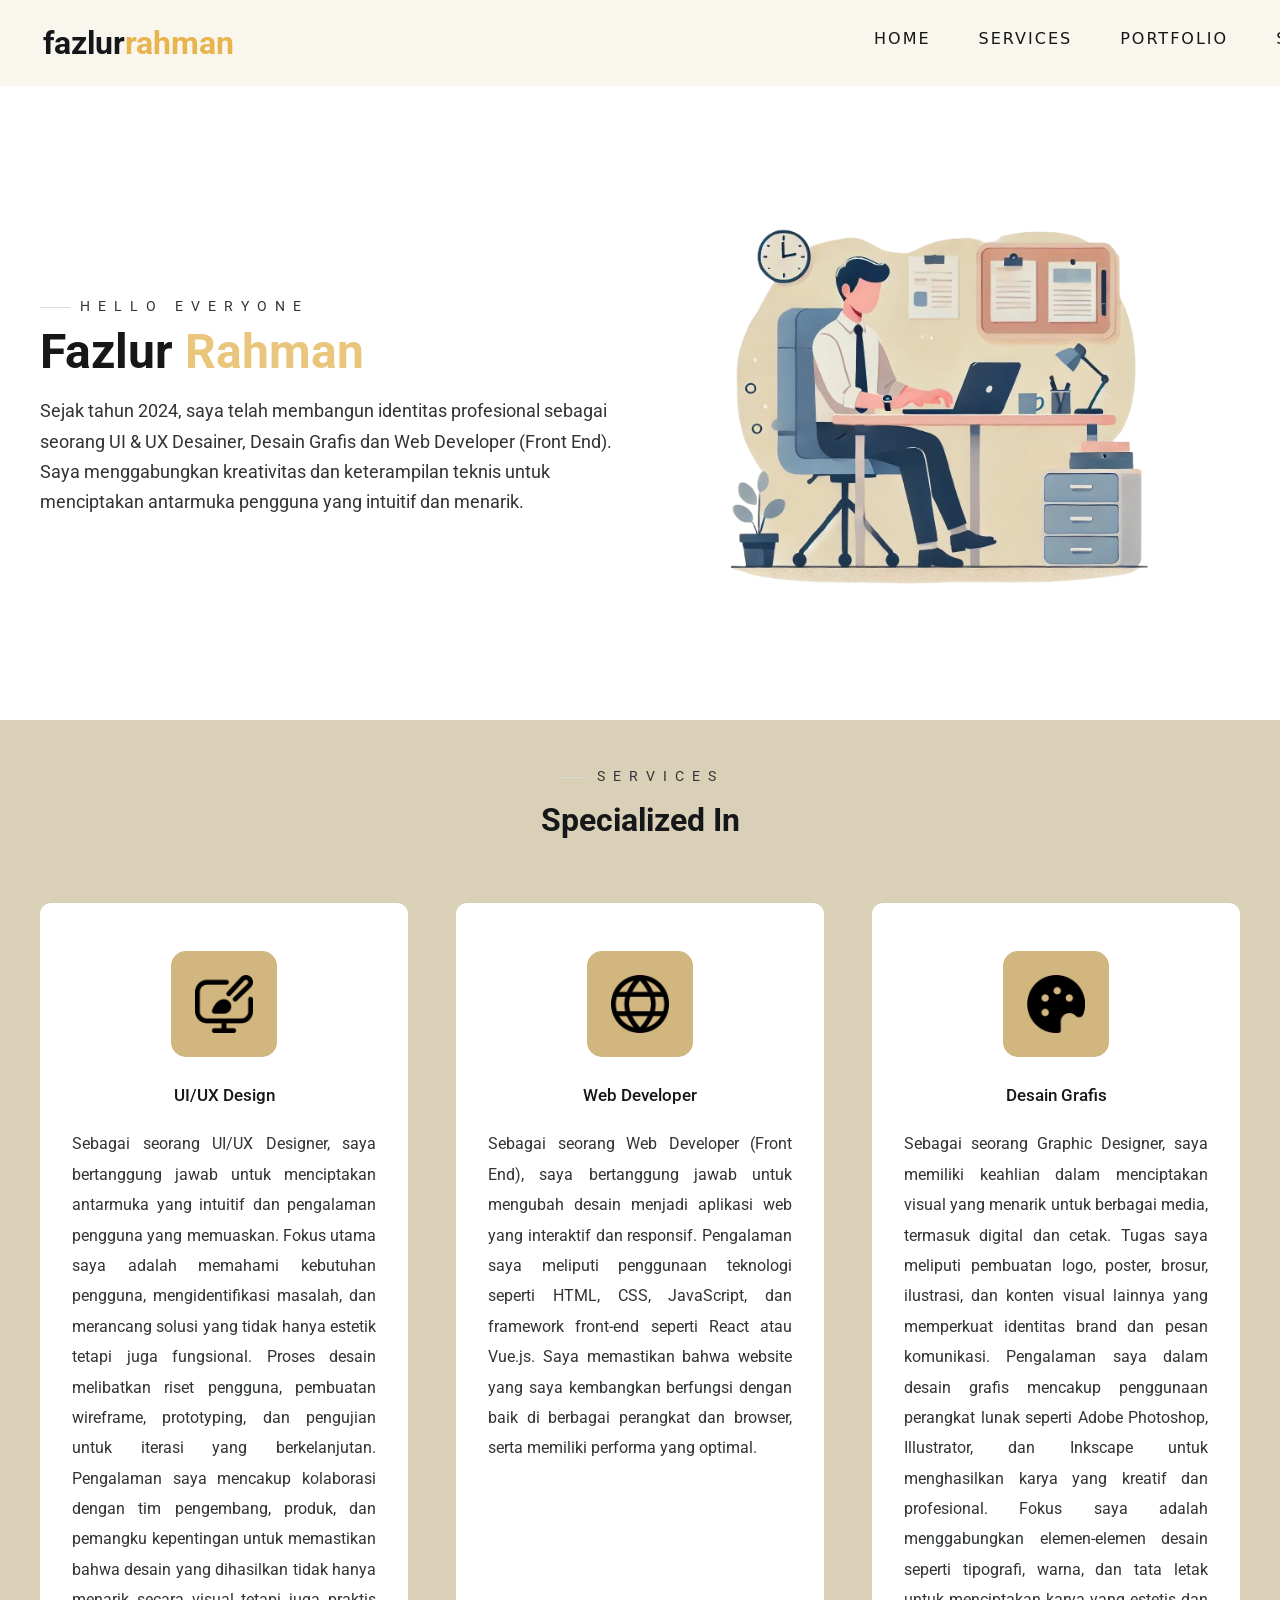
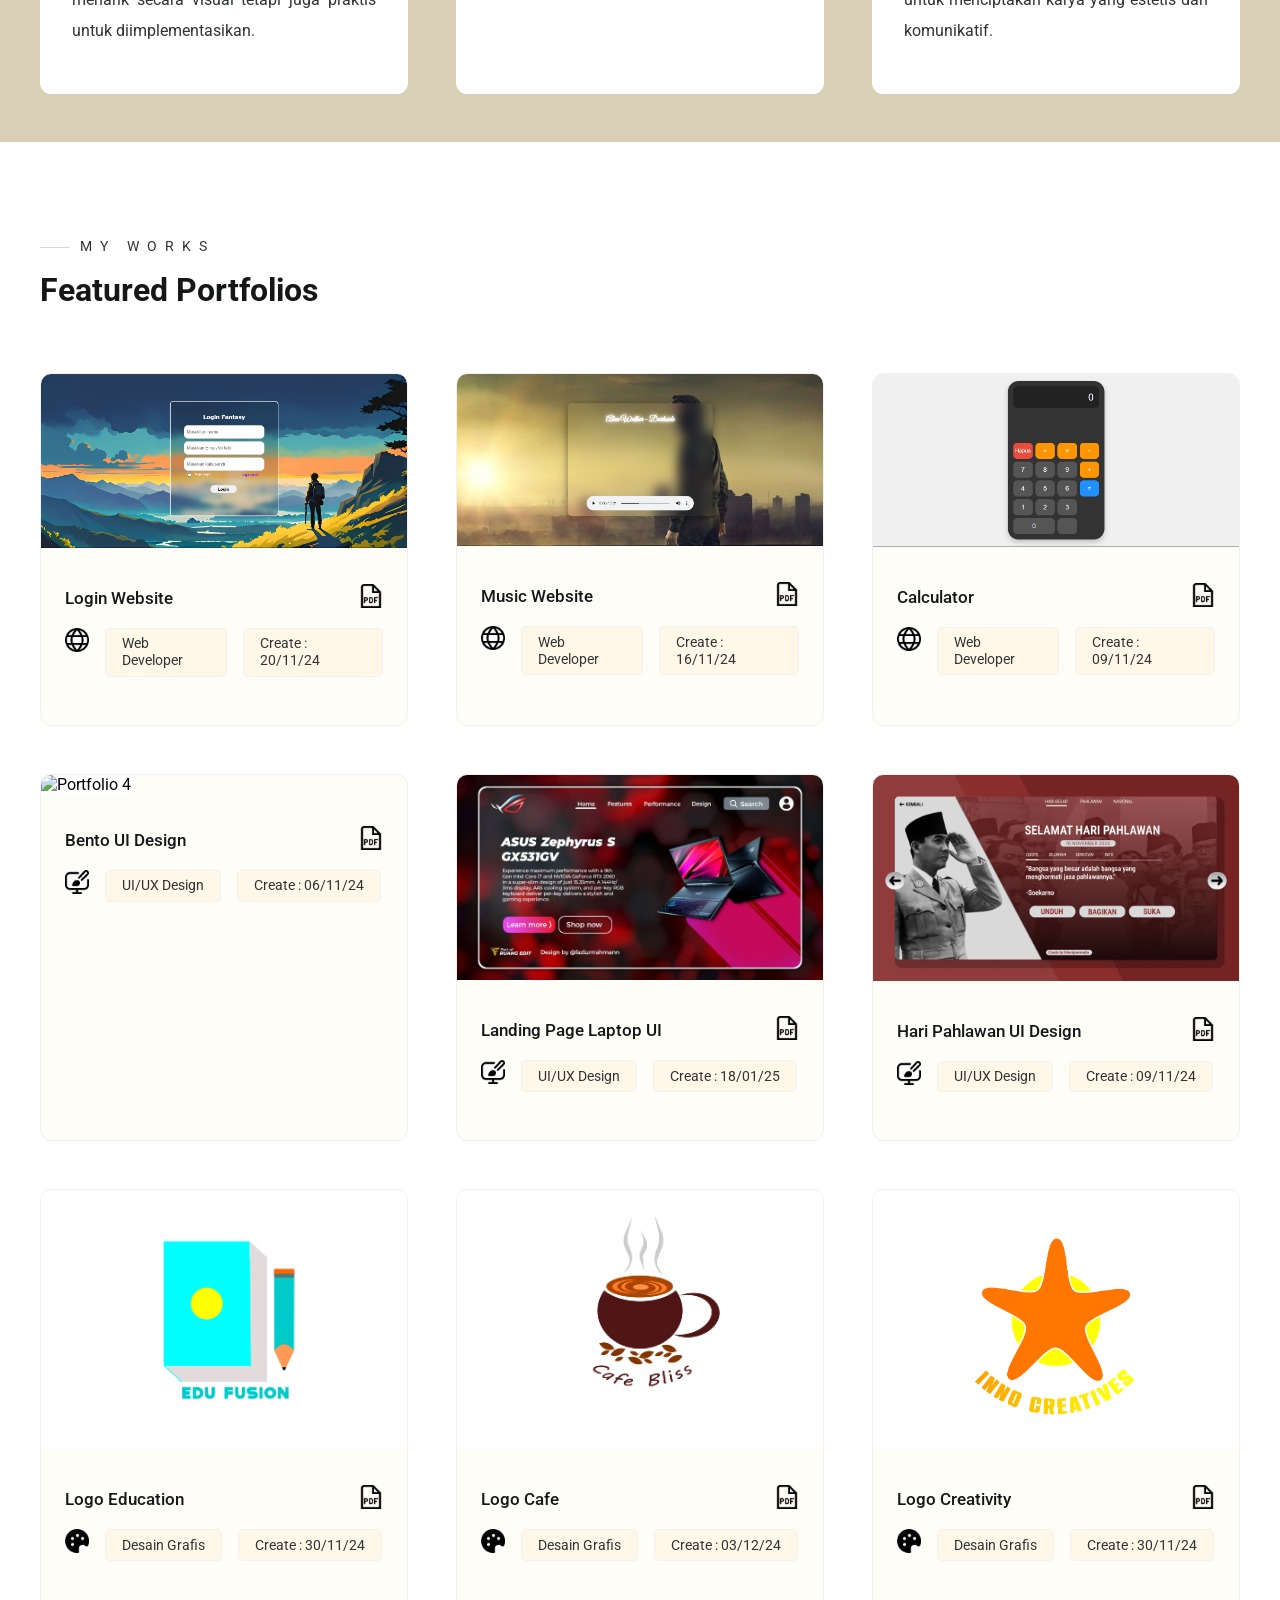
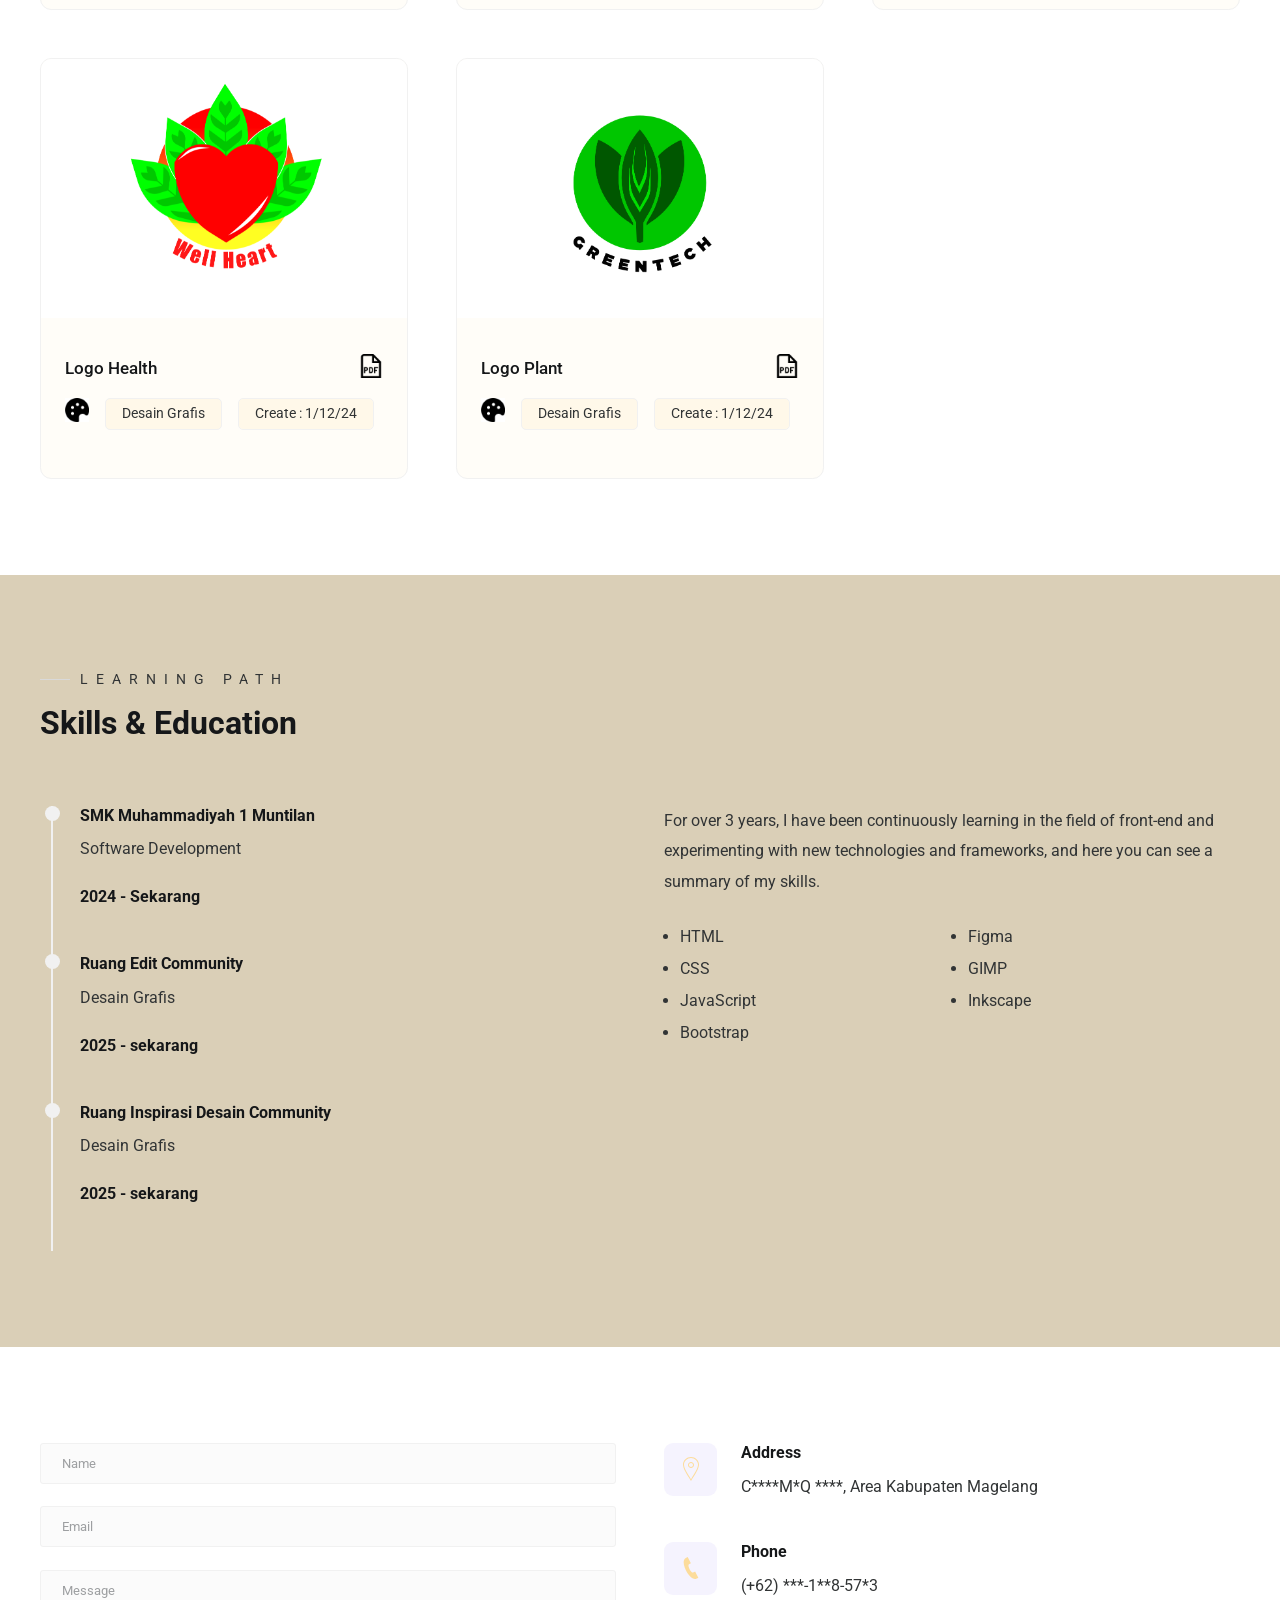
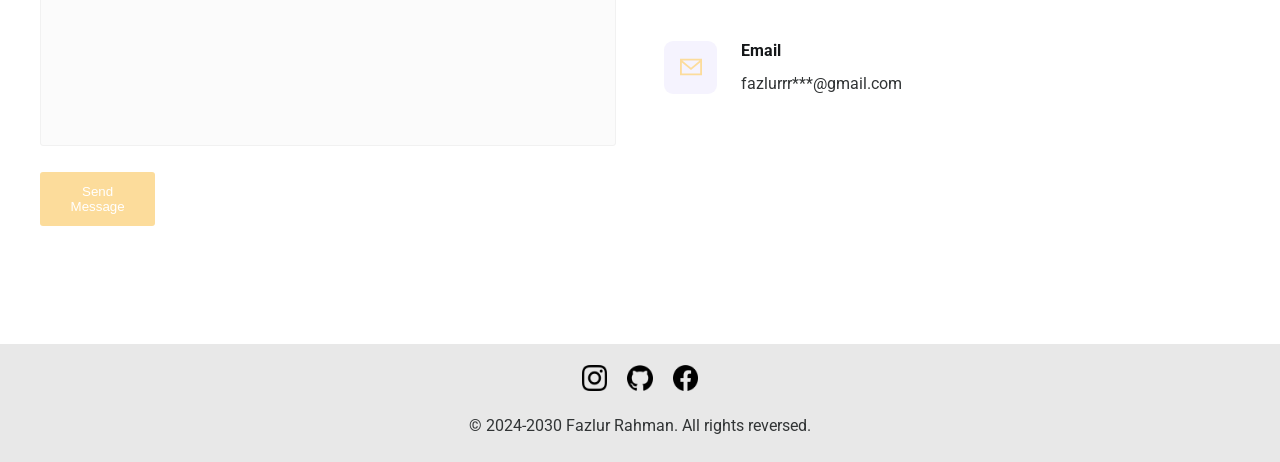
==== commit 45ec9422: "Update index.html hapus deskripsi" ====
--- a/index.html
+++ b/index.html
@@ -126,11 +126,6 @@
                 <div>Web Developer</div>
                 <div>Create : 20/11/24</div>
               </div>
-              <p>
-                Halaman login ini adalah antarmuka sederhana dan estetis dari "Login Fantasy," menampilkan formulir yang mudah digunakan untuk memasukkan nama, email atau nomor telepon, dan kata sandi. Latar belakang animasi yang indah
-                menampilkan pemandangan pegunungan dan sungai, menciptakan pengalaman visual yang menyenangkan. Terdapat opsi "Ingat saya" dan link "Lupa sandi?" untuk kenyamanan pengguna, serta tombol "Login" yang berfungsi untuk mengakses
-                platform dengan mudah. Desain ini menggabungkan estetika visual yang menarik dengan fungsionalitas yang efisien.
-              </p>
             </div>
           </div>
 
@@ -151,12 +146,6 @@
                 <div>Web Developer</div>
                 <div>Create : 16/11/24</div>
               </div>
-              <p>
-                Proyek ini adalah sebuah web pemutar musik yang dirancang untuk memberikan pengalaman mendengarkan yang menyenangkan dan estetis. Antarmuka musik player ini menampilkan judul lagu "Alan Walker - Darkside" dengan latar
-                belakang yang menarik, menggambarkan seseorang berdiri dengan pemandangan kota di kejauhan dan sumber cahaya terang di sisi kiri. Fitur utama termasuk tombol play, progress bar yang menunjukkan durasi lagu (3:31), dan opsi
-                kontrol volume. Desain semi-transparan memastikan antarmuka tetap elegan dan tidak mengganggu visual latar belakang. Proyek ini menggabungkan estetika visual dengan fungsionalitas untuk pengguna yang menikmati musik dengan
-                tampilan yang menawan.
-              </p>
             </div>
           </div>
 
@@ -177,11 +166,6 @@
                 <div>Web Developer</div>
                 <div>Create : 09/11/24</div>
               </div>
-              <p>
-                Proyek kalkulator digital berbasis web ini dirancang dengan antarmuka yang sederhana dan fungsional untuk memudahkan pengguna dalam melakukan perhitungan sehari-hari. Dengan tampilan layar yang jelas, tombol angka dan
-                operasi yang kontras, serta fitur reset yang praktis, kalkulator ini memastikan kemudahan dan kejelasan dalam penggunaannya. Desain minimalis dengan penggunaan warna yang mencolok pada setiap tombol menjadikan kalkulator ini
-                tidak hanya efisien tetapi juga estetis. Dibangun menggunakan teknologi web modern, kalkulator ini kompatibel dan berfungsi optimal di berbagai perangkat dan browser.
-              </p>
             </div>
           </div>
 
@@ -202,10 +186,6 @@
                 <div>UI/UX Design</div>
                 <div>Create : 06/11/24</div>
               </div>
-              <p>
-                Desain antarmuka pengguna (UI) dengan ukuran 1920:1080 ini menampilkan konsep mobil "Lamborghini Vermelho," sebuah mobil sport futuristik dengan desain agresif dan estetika khas Lamborghini. Teks "LAMBORGHINI VERMELHO" menyoroti nama mobil,
-                sementara logo dan deskripsi di sekitar gambar menambah detail yang menarik tentang performa dan gaya eksklusif mobil ini.
-              </p>
             </div>
           </div>
 
@@ -225,9 +205,6 @@
                 <div>UI/UX Design</div>
                 <div>Create : 18/01/25</div>
               </div>
-              <p>
-               Desain UI ini memukau dengan tampilan beranda yang kuat, menampilkan gambar produk yang besar dan jelas, pesan singkat yang informatif, dan tombol ajakan yang menarik. Navigasi yang mudah melalui menu bar sederhana dan ikon pencarian membantu pengunjung menjelajahi situs web dengan lancar. Tata letak berbasis grid yang teratur dan spasi yang cukup menciptakan tampilan yang bersih dan profesional. Elemen visual yang menarik, seperti warna kontras khas ROG, font yang jelas, dan gambar berkualitas tinggi, menambah daya tarik visual. Sentuhan tambahan seperti logo ROG dan informasi tentang pemilik dan perancang desain memberikan sentuhan personal. Secara keseluruhan, desain UI ini berfungsi dengan baik, menggabungkan estetika yang menarik dengan fungsionalitas yang mudah digunakan, menciptakan pengalaman pengguna yang positif.
-              </p>
             </div>
           </div>
 
@@ -247,9 +224,6 @@
                 <div>UI/UX Design</div>
                 <div>Create : 09/11/24</div>
               </div>
-              <p>
-                UI/UX Desain ini memperingati Hari Pahlawan pada 10 November 2024 dengan tajuk utama "SELAMAT HARI PAHLAWAN." Selain memberikan ucapan peringatan, poster ini menampilkan kategori informasi seperti "SEJARAH," "SOROTAN," dan "INFO" untuk akses lebih lanjut. Kutipan Soekarno yang berbunyi "Bangsa yang besar adalah bangsa yang menghormati jasa pahlawannya" memperkuat pesan utama. Poster ini juga dilengkapi dengan tombol interaktif "UNDUH," "BAGIKAN," dan "SUKA," yang memungkinkan dapat berinteraksi dengan pengguna.
-              </p>
             </div>
           </div>
 
@@ -270,11 +244,6 @@
                 <div>Desain Grafis</div>
                 <div>Create : 30/11/24</div>
               </div>
-              <p>
-                Logo ini menampilkan sebuah buku berwarna pirus dengan likaran kuning di sampulnya, serta pensil berwarna pirus dengan penghapus oranye di sebelahnya. Di bawah elemen-elemen tersebut, terdapat teks "EDU FUSION" yang ditulis
-                dalam huruf kapital berwarna pirus. Logo ini relevan dan menarik karena secara visual mewakili alat pendidikan (buku dan pensil), dan menunjukkan fokus pada pendidikan atau pembelajaran, yang diperkuat oleh
-                nama "EDU FUSION."
-              </p>
             </div>
           </div>
 
@@ -295,11 +264,6 @@
                 <div>Desain Grafis</div>
                 <div>Create : 03/12/24</div>
               </div>
-              <p>
-                Logo ini adalah untuk "Cafe Bliss." Logo ini menampilkan sebuah cangkir kopi bergaya dengan uap yang naik, menandakan minuman panas. Cangkirnya berwarna coklat dengan pegangan di sebelah kanan, dan bagian atas cangkir
-                menunjukkan pola berputar yang kemungkinan besar mewakili kopi atau latte art. Di bawah cangkir, terdapat beberapa biji kopi yang diatur dalam setengah lingkaran. Teks "Cafe Bliss" ditulis dengan font melengkung dan kasual
-                di bawah biji kopi. Logo ini relevan dan menarik karena secara visual merepresentasikan sebuah kafe, menekankan kehangatan dan kualitas melalui elemen desainnya.
-              </p>
             </div>
           </div>
 
@@ -320,9 +284,6 @@
                 <div>Desain Grafis</div>
                 <div>Create : 30/11/24</div>
               </div>
-              <p>
-                Ini merupakan logo untuk komunitas atau perusahaan Kreativitas dalam berbagai bidang seperti Teknologi, Artistik, Bisnis dll, arti bentuk bintang tersebut adalah Bintang laut sering kali melambangkan kreativitas, inovasi, dan keluwesan. Pilihan bentuk ini mungkin mencerminkan nilai-nilai atau fokus dari perusahaan atau organisasi yang diwakili oleh logo ini, sedangkan lingkaran kuning memiliki arti melambangkan optimisme, kebahagiaan, dan energi positif. Lingkaran juga bisa diartikan sebagai simbol kebulatan, keterpaduan, atau komunitas. Untuk namanya INNO: merupakan singkatan dari "innovation" (inovasi), menekankan fokus pada ide-ide baru dan kreatif, CREATIVES: Menunjukkan bahwa perusahaan bergerak di bidang kreatif atau inovatif, seperti desain, seni, atau teknologi kreatif.
-              </p>
             </div>
           </div>
 
@@ -344,9 +305,6 @@
                 <div>Desain Grafis</div>
                 <div>Create : 1/12/24</div>
               </div>
-              <p>
-                Logo ini mewakili merek yang berfokus pada perusahaan Kesehatan, menekankan menjaga kesehatan fisik dan rohani. Arti Hati adalah kesehatan jantung dengan warna Merah melambangkan darah, energi dan kehidupan, makna daun dibelakangnya yaitu alami yang berarti pengobatan alami dan holistik dan makna lingkaran yaitu melambangkan keseimbangan dan keutuhan.
-              </p>
             </div>
          </div>
          
@@ -367,9 +325,6 @@
               <div>Desain Grafis</div>
               <div>Create : 1/12/24</div>
             </div>
-            <p>
-              Logo tersebut adalah sebuah lingkaran berwarna hijau dengan gambar daun di tengahnya. Daun tersebut terdiri dari tiga bagian: satu daun utama di tengah yang lebih terang dan dua daun di samping yang lebih gelap. Desain ini memberikan kesan kesegaran, pertumbuhan, dan keberlanjutan, yang sering dikaitkan dengan alam dan lingkungan. Logo ini mungkin digunakan oleh organisasi atau perusahaan yang bergerak di bidang lingkungan, pertanian, atau produk-produk ramah lingkungan.
-            </p>
           </div>
        </div>
       </div>
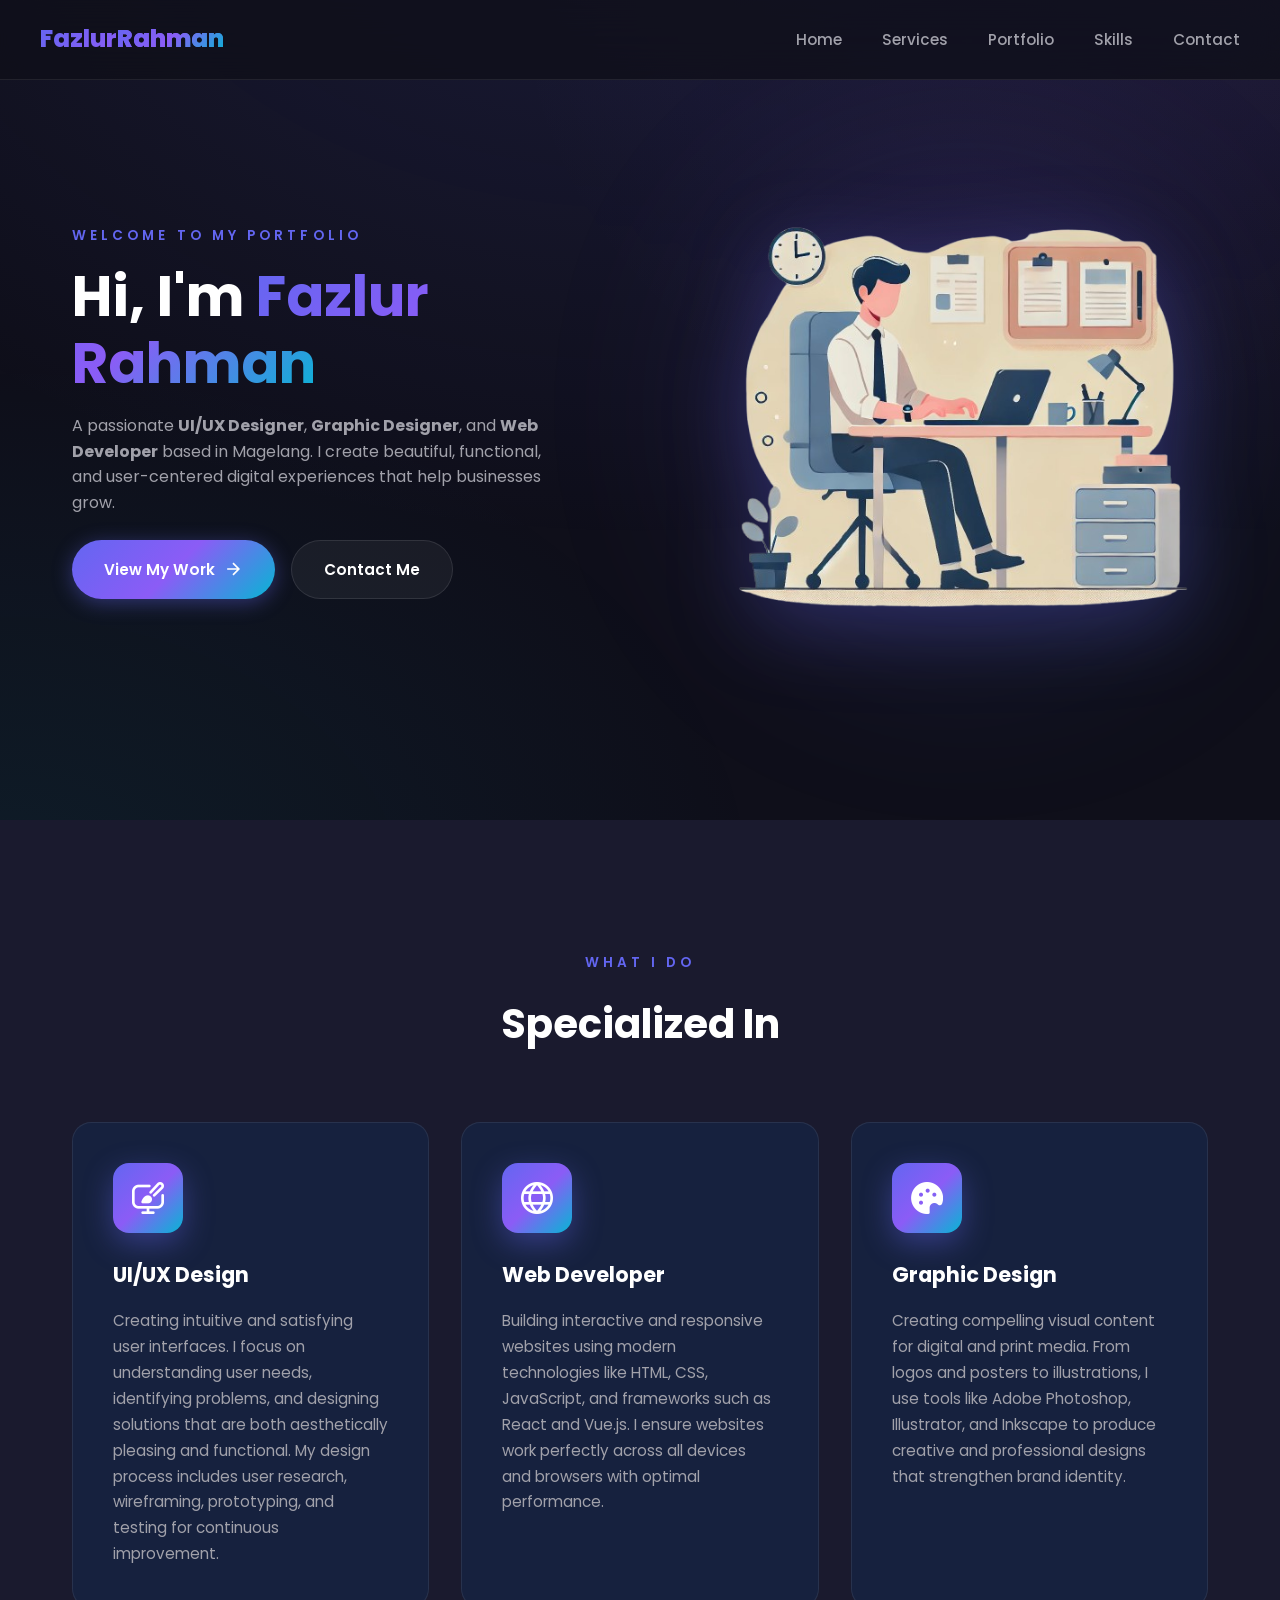
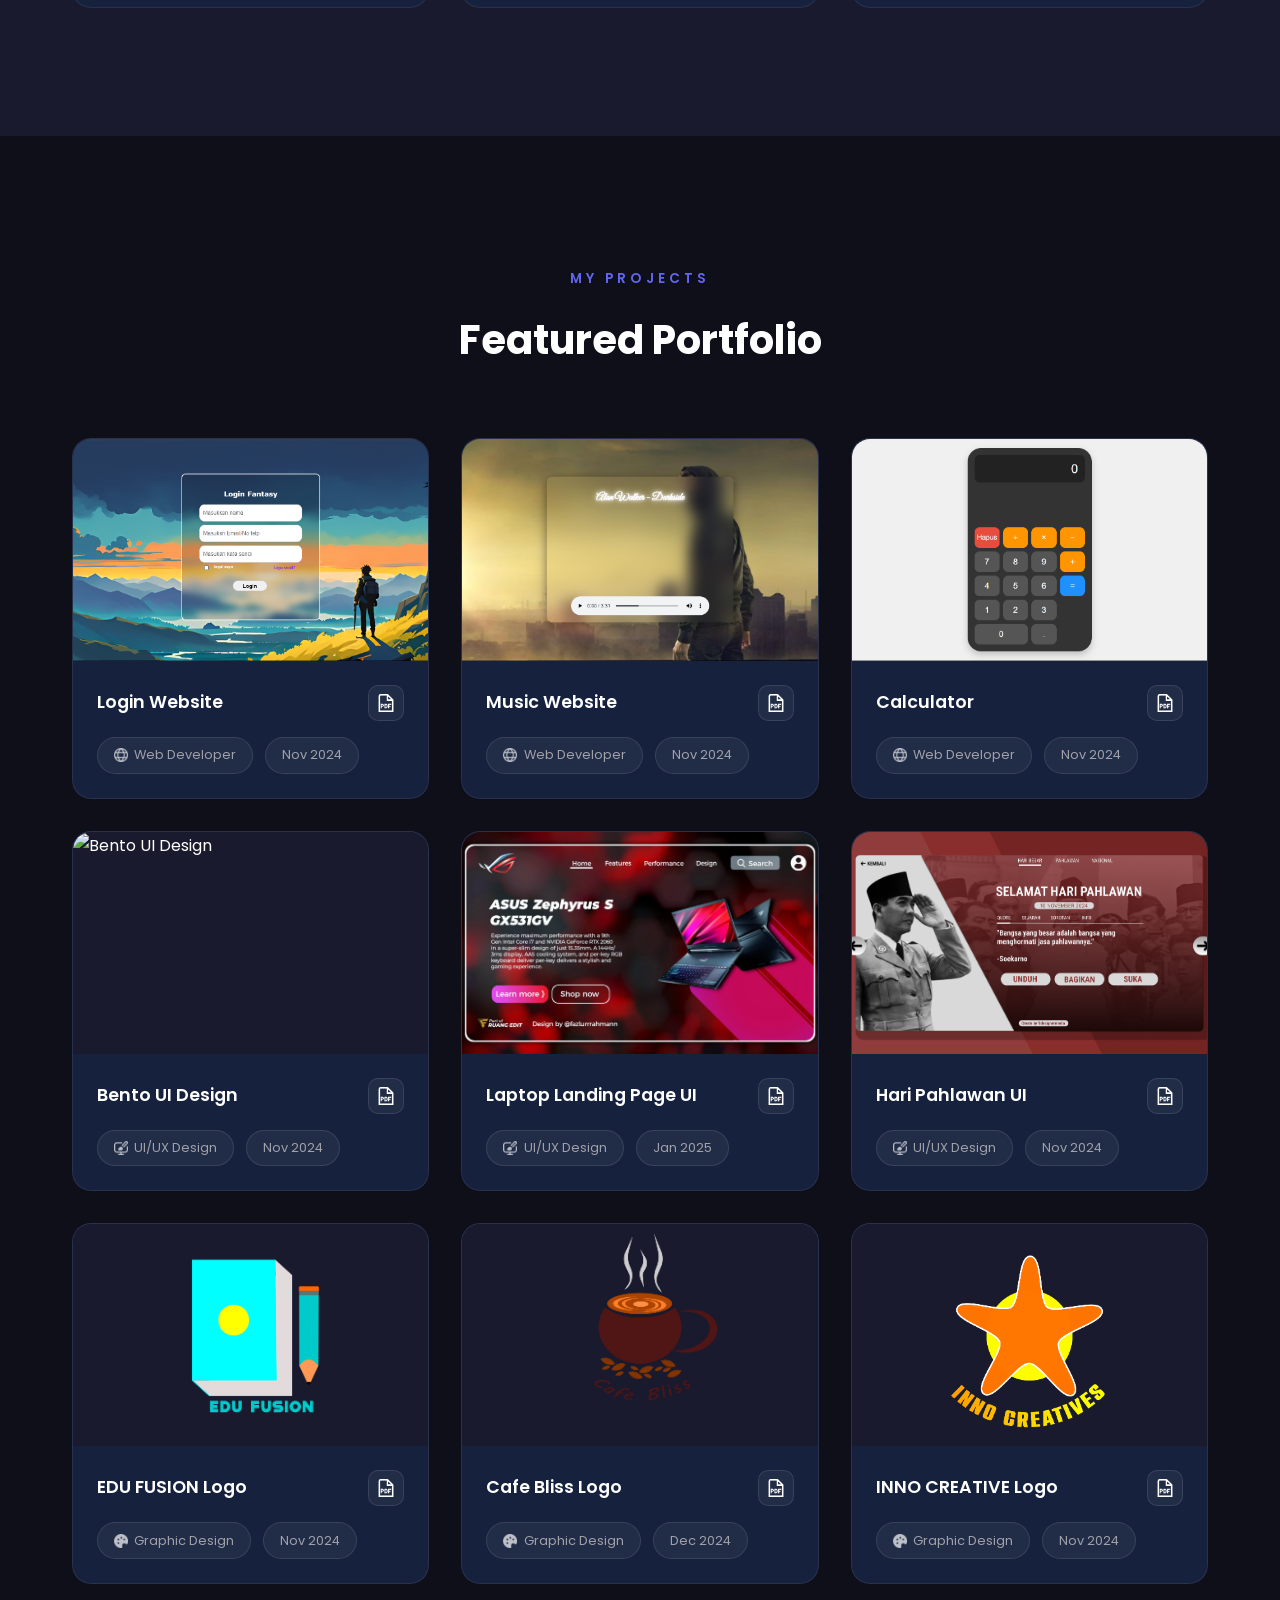
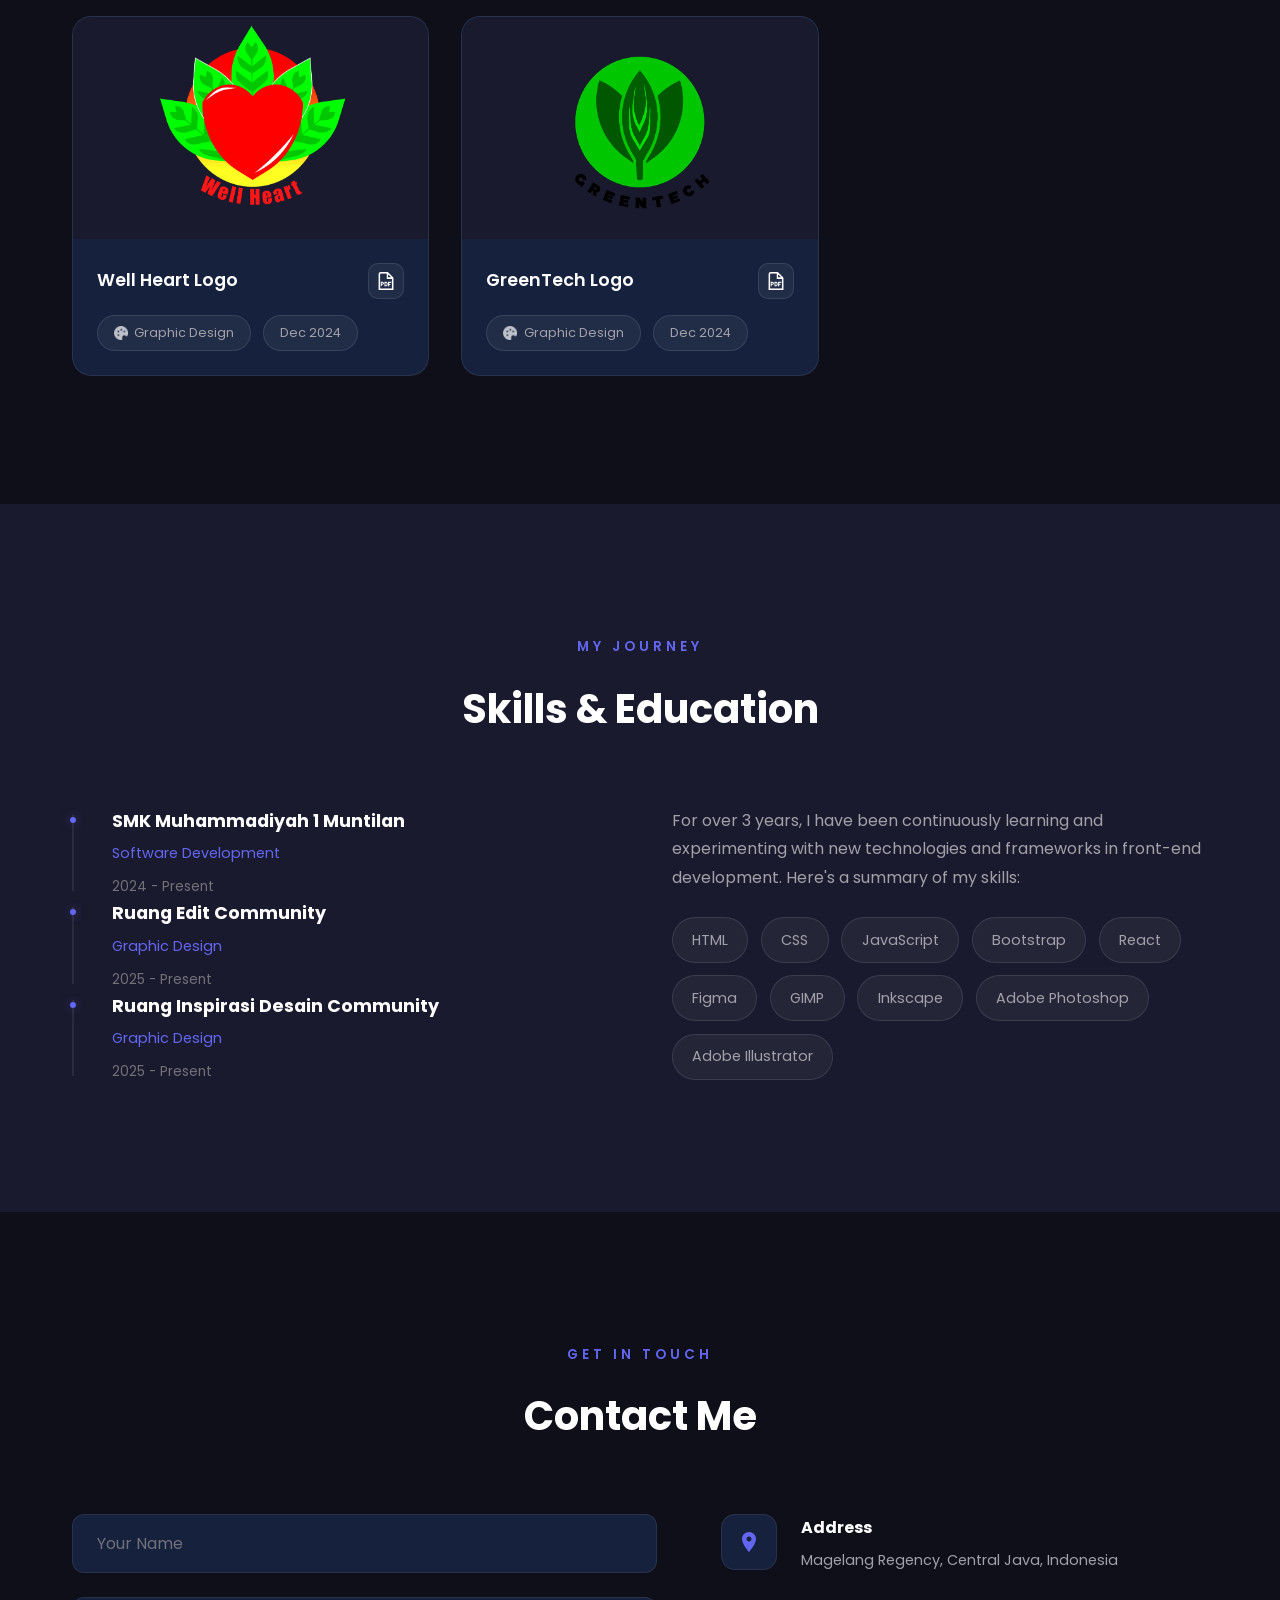
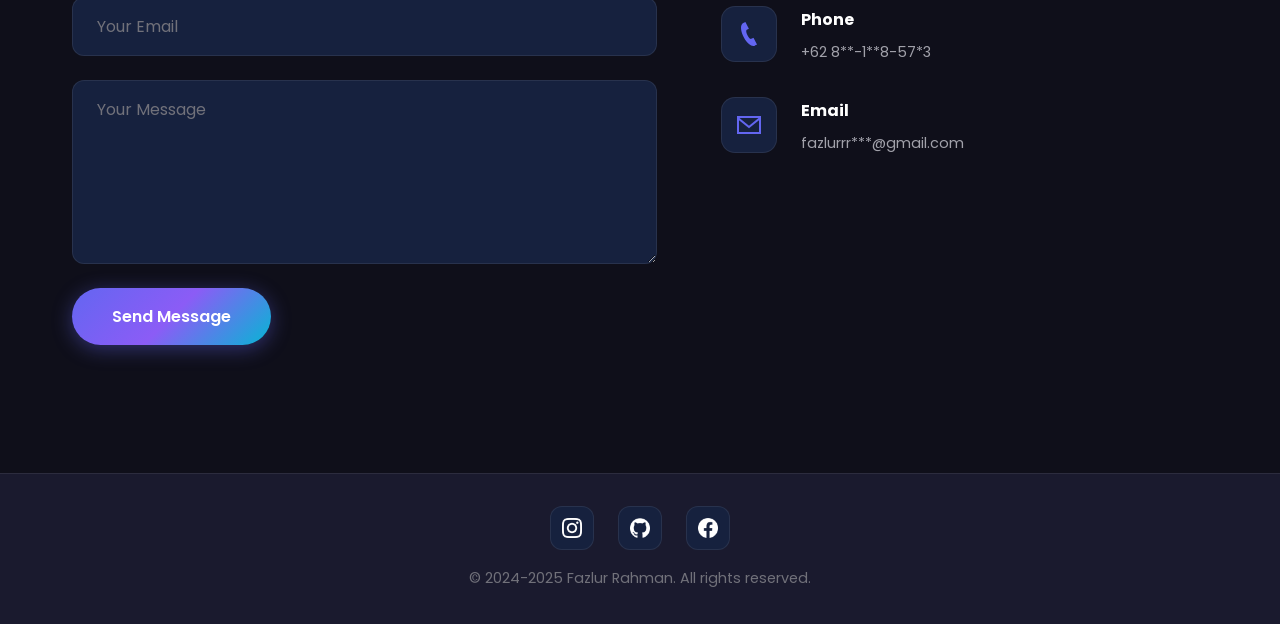
==== commit 34fcce81: "feat: redesign portfolio with modern dark theme and dynamic portfolio system" ====
--- a/index.html
+++ b/index.html
@@ -1,344 +1,172 @@
-<!DOCTYPE html>
-<html lang="en">
+<!doctype html>
+<html lang="id">
   <head>
     <meta charset="UTF-8" />
     <meta name="viewport" content="width=device-width, initial-scale=1.0" />
+    <meta
+      name="description"
+      content="Fazlur Rahman - UI/UX Designer, Graphic Designer, and Web Developer Portfolio"
+    />
+    <meta name="theme-color" content="#0f0f1a" />
     <link rel="stylesheet" href="styles/style.css" />
     <link rel="stylesheet" href="styles/responsive.css" />
-    <title>Fazlur Rahman - Software Developer</title>
+    <title>Fazlur Rahman | UI/UX Designer & Web Developer</title>
     <link rel="icon" href="office_worker_typing-removebg-preview.png" />
-    <link href="https://unpkg.com/aos@2.3.1/dist/aos.css" rel="stylesheet">
+    <link href="https://unpkg.com/aos@2.3.1/dist/aos.css" rel="stylesheet" />
+    <link rel="preconnect" href="https://fonts.googleapis.com" />
+    <link rel="preconnect" href="https://fonts.gstatic.com" crossorigin />
   </head>
   <body>
-    <!-- Header -->
-    <header>
-      <div class="navbar">
-        <div class="nav">
-          <div class="logo">
-            <a href="#">fazlur<span>rahman</span></a>
-          </div>
-
-          <nav>
-            <ul>
-              <li><a href="#">Home</a></li>
-              <li><a href="#services">Services</a></li>
-              <li><a href="#portfolios">Portfolio</a></li>
-              <li><a href="#skills">Skills</a></li>
-              <li><a href="#contact">Contact</a></li>
-            </ul>
-          </nav>
-
-          <div class="burger">
-            <div class="line-1"></div>
-            <div class="line-2"></div>
-            <div class="line-3"></div>
-          </div>
-          
-        </div>
-      </div>
-      <div class="main-container">
-        <section id="hero">
-          <div class="hero-left">
-            <h3 class="pre-title">Hello everyone</h3>
-            <h1 class="hero-name">Fazlur <span>Rahman</span></h1>
-            <p>
-              Sejak tahun 2024, saya telah membangun identitas profesional sebagai seorang UI & UX Desainer, Desain Grafis dan Web Developer (Front End). Saya menggabungkan kreativitas dan keterampilan teknis untuk menciptakan antarmuka
-              pengguna yang intuitif dan menarik.
-            </p>
-          </div>
-
-          <div class="hero-right">
-            <img src="office_worker_typing-removebg-preview.png" alt="Person Standing" />
-          </div>
-        </section>
-      </div>
-    </header>
-    <!-- End Header -->
-
-    <!-- Services -->
+    <!-- Navigation -->
+    <nav class="navbar">
+      <div class="nav main-container">
+        <div class="logo">
+          <a href="#">Fazlur<span>Rahman</span></a>
+        </div>
+
+        <ul id="nav-menu">
+          <li><a href="#hero">Home</a></li>
+          <li><a href="#services">Services</a></li>
+          <li><a href="#portfolios">Portfolio</a></li>
+          <li><a href="#skills">Skills</a></li>
+          <li><a href="#contact">Contact</a></li>
+        </ul>
+
+        <div class="burger" onclick="toggleMenu()">
+          <div class="line-1"></div>
+          <div class="line-2"></div>
+          <div class="line-3"></div>
+        </div>
+      </div>
+    </nav>
+
+    <!-- Hero Section -->
+    <section id="hero">
+      <div class="main-container">
+        <div class="hero-content">
+          <div class="hero-left" data-aos="fade-up" data-aos-duration="1000">
+            <span class="pre-title">Welcome to My Portfolio</span>
+            <h1 class="hero-name">Hi, I'm <span>Fazlur Rahman</span></h1>
+            <p>
+              A passionate <strong>UI/UX Designer</strong>,
+              <strong>Graphic Designer</strong>, and
+              <strong>Web Developer</strong> based in Magelang. I create
+              beautiful, functional, and user-centered digital experiences that
+              help businesses grow.
+            </p>
+            <div class="hero-cta">
+              <a href="#portfolios" class="btn-primary">
+                View My Work
+                <svg
+                  width="20"
+                  height="20"
+                  viewBox="0 0 24 24"
+                  fill="none"
+                  stroke="currentColor"
+                  stroke-width="2"
+                >
+                  <path d="M5 12h14M12 5l7 7-7 7" />
+                </svg>
+              </a>
+              <a href="#contact" class="btn-secondary">Contact Me</a>
+            </div>
+          </div>
+
+          <div
+            class="hero-right"
+            data-aos="fade-up"
+            data-aos-duration="1000"
+            data-aos-delay="200"
+          >
+            <img
+              src="office_worker_typing-removebg-preview.png"
+              alt="Fazlur Rahman - UI/UX Designer & Web Developer"
+            />
+          </div>
+        </div>
+      </div>
+    </section>
+
+    <!-- Services Section -->
     <section id="services">
-      <div class="services main-container" data-aos="fade-up" data-aos-anchor-placement="center-bottom">
-        <h3 class="pre-title">Services</h3>
-        <h1 class="section-title services-title">Specialized In</h1>
+      <div class="main-container">
+        <div class="section-header" data-aos="fade-up">
+          <span class="pre-title">What I Do</span>
+          <h2 class="section-title">Specialized In</h2>
+        </div>
 
         <div class="grid-3">
-          <div class="service">
+          <!-- Service 1: UI/UX Design -->
+          <div class="service" data-aos="fade-up" data-aos-delay="0">
             <div class="service-icon">
-              <img src="Icon/customize-computer.png" alt="" />
+              <img src="Icon/customize-computer.png" alt="UI/UX Design" />
             </div>
             <h4>UI/UX Design</h4>
             <p>
-              Sebagai seorang UI/UX Designer, saya bertanggung jawab untuk menciptakan antarmuka yang intuitif dan pengalaman pengguna yang memuaskan. Fokus utama saya adalah memahami kebutuhan pengguna, mengidentifikasi masalah, dan
-              merancang solusi yang tidak hanya estetik tetapi juga fungsional. Proses desain melibatkan riset pengguna, pembuatan wireframe, prototyping, dan pengujian untuk iterasi yang berkelanjutan. Pengalaman saya mencakup kolaborasi
-              dengan tim pengembang, produk, dan pemangku kepentingan untuk memastikan bahwa desain yang dihasilkan tidak hanya menarik secara visual tetapi juga praktis untuk diimplementasikan.
-            </p>
-          </div>
-
-          <div class="service" data-aos="fade-up" data-aos-anchor-placement="center-bottom">
+              Creating intuitive and satisfying user interfaces. I focus on
+              understanding user needs, identifying problems, and designing
+              solutions that are both aesthetically pleasing and functional. My
+              design process includes user research, wireframing, prototyping,
+              and testing for continuous improvement.
+            </p>
+          </div>
+
+          <!-- Service 2: Web Developer -->
+          <div class="service" data-aos="fade-up" data-aos-delay="100">
             <div class="service-icon">
-              <img src="Icon/globe.png" alt="" />
+              <img src="Icon/globe.png" alt="Web Development" />
             </div>
             <h4>Web Developer</h4>
             <p>
-              Sebagai seorang Web Developer (Front End), saya bertanggung jawab untuk mengubah desain menjadi aplikasi web yang interaktif dan responsif. Pengalaman saya meliputi penggunaan teknologi seperti HTML, CSS, JavaScript, dan
-              framework front-end seperti React atau Vue.js. Saya memastikan bahwa website yang saya kembangkan berfungsi dengan baik di berbagai perangkat dan browser, serta memiliki performa yang optimal.
-            </p>
-          </div>
-
-          <div class="service" data-aos="fade-up" data-aos-anchor-placement="center-bottom">
+              Building interactive and responsive websites using modern
+              technologies like HTML, CSS, JavaScript, and frameworks such as
+              React and Vue.js. I ensure websites work perfectly across all
+              devices and browsers with optimal performance.
+            </p>
+          </div>
+
+          <!-- Service 3: Graphic Design -->
+          <div class="service" data-aos="fade-up" data-aos-delay="200">
             <div class="service-icon">
-              <img src="Icon/palette.png" alt="" />
-            </div>
-            <h4>Desain Grafis</h4>
-            <p>
-              Sebagai seorang Graphic Designer, saya memiliki keahlian dalam menciptakan visual yang menarik untuk berbagai media, termasuk digital dan cetak. Tugas saya meliputi pembuatan logo, poster, brosur, ilustrasi, dan konten visual
-              lainnya yang memperkuat identitas brand dan pesan komunikasi. Pengalaman saya dalam desain grafis mencakup penggunaan perangkat lunak seperti Adobe Photoshop, Illustrator, dan Inkscape untuk menghasilkan karya yang kreatif dan
-              profesional. Fokus saya adalah menggabungkan elemen-elemen desain seperti tipografi, warna, dan tata letak untuk menciptakan karya yang estetis dan komunikatif.
-            </p>
-          </div>
-        </div>
-      </div>
-    </section>
-    <!-- End Services -->
-
-    <!-- Portfolios -->
+              <img src="Icon/palette.png" alt="Graphic Design" />
+            </div>
+            <h4>Graphic Design</h4>
+            <p>
+              Creating compelling visual content for digital and print media.
+              From logos and posters to illustrations, I use tools like Adobe
+              Photoshop, Illustrator, and Inkscape to produce creative and
+              professional designs that strengthen brand identity.
+            </p>
+          </div>
+        </div>
+      </div>
+    </section>
+
+    <!-- Portfolios Section -->
     <section id="portfolios">
-      <div class="portfolios main-container" data-aos="fade-up">
-        <h3 class="pre-title">My Works</h3>
-        <h1 class="section-title">Featured Portfolios</h1>
-
-        <div class="grid-3">
-          <!-- Portfolio 1 WEB DEVELOPER -->
-          <div class="portfolio" data-aos="fade-up">
-            <div class="portfolio-cover">
-              <img src="Image/login page.png" alt="Portfolio 1" />
-            </div>
-
-            <div class="portfolio-info">
-              <div class="portfolio-title">
-                <h4>Login Website</h4>
-                <a href="pdf/login-page.pdf" target="_blank" class="portfolio-link">
-                  <img style="width: 24px" src="Icon/file-pdf.png" alt="" />
-                </a>
-              </div>
-              <div class="portfolio-tags">
-                <img style="width: 24px" src="Icon/globe.png" alt="" />
-                <div>Web Developer</div>
-                <div>Create : 20/11/24</div>
-              </div>
-            </div>
-          </div>
-
-          <!-- Portfolio 2 -->
-          <div class="portfolio" data-aos="fade-up">
-            <div class="portfolio-cover">
-              <img src="Image/music page.png" alt="Portfolio 1" />
-            </div>
-            <div class="portfolio-info">
-              <div class="portfolio-title">
-                <h4>Music Website</h4>
-                <a href="pdf/music-page.pdf" target="_blank" class="portfolio-link">
-                  <img style="width: 24px" src="Icon/file-pdf.png" alt="" />
-                </a>
-              </div>
-              <div class="portfolio-tags">
-                <img style="width: 24px" src="Icon/globe.png" alt="" />
-                <div>Web Developer</div>
-                <div>Create : 16/11/24</div>
-              </div>
-            </div>
-          </div>
-
-          <!-- Portfolio 3 -->
-          <div class="portfolio" data-aos="fade-up">
-            <div class="portfolio-cover">
-              <img src="Image/calculator.png" alt="Portfolio 3" />
-            </div>
-            <div class="portfolio-info">
-              <div class="portfolio-title">
-                <h4>Calculator</h4>
-                <a href="pdf/calculator.pdf" target="_blank" class="portfolio-link">
-                  <img style="width: 24px" src="Icon/file-pdf.png" alt="" />
-                </a>
-              </div>
-              <div class="portfolio-tags">
-                <img style="width: 24px" src="Icon/globe.png" alt="" />
-                <div>Web Developer</div>
-                <div>Create : 09/11/24</div>
-              </div>
-            </div>
-          </div>
-
-          <!-- Portfolio 1 UI DESIGN -->
-          <div class="portfolio" data-aos="fade-up">
-            <div class="portfolio-cover">
-              <img src="Image/Photo1.png" alt="Portfolio 4" />
-            </div>
-            <div class="portfolio-info">
-              <div class="portfolio-title">
-                <h4>Bento UI Design</h4>
-                <a href="pdf/Bento UI.pdf" target="_blank" class="portfolio-link">
-                  <img style="width: 24px" src="Icon/file-pdf.png" alt="" />
-                </a>
-              </div>
-              <div class="portfolio-tags">
-                <img style="width: 24px" src="Icon/customize-computer.png" alt="" />
-                <div>UI/UX Design</div>
-                <div>Create : 06/11/24</div>
-              </div>
-            </div>
-          </div>
-
-            <div class="portfolio" data-aos="fade-up">
-            <div class="portfolio-cover">
-              <img src="Image/Laptop design ui.jpg" alt="Portfolio 4" />
-            </div>
-            <div class="portfolio-info">
-              <div class="portfolio-title">
-                <h4>Landing Page Laptop UI</h4>
-                <a href="pdf/Laptop-design-ui.pdf" target="_blank" class="portfolio-link">
-                  <img style="width: 24px" src="Icon/file-pdf.png" alt="" />
-                </a>
-              </div>
-              <div class="portfolio-tags">
-                <img style="width: 24px" src="Icon/customize-computer.png" alt="" />
-                <div>UI/UX Design</div>
-                <div>Create : 18/01/25</div>
-              </div>
-            </div>
-          </div>
-
-          <div class="portfolio" data-aos="fade-up">
-            <div class="portfolio-cover">
-              <img src="Image/HARI PAHLAWAN.png" alt="Portfolio 4" />
-            </div>
-            <div class="portfolio-info">
-              <div class="portfolio-title">
-                <h4>Hari Pahlawan UI Design</h4>
-                <a href="pdf/HARI-PAHLAWAN.pdf" target="_blank" class="portfolio-link">
-                  <img style="width: 24px" src="Icon/file-pdf.png" alt="" />
-                </a>
-              </div>
-              <div class="portfolio-tags">
-                <img style="width: 24px" src="Icon/customize-computer.png" alt="" />
-                <div>UI/UX Design</div>
-                <div>Create : 09/11/24</div>
-              </div>
-            </div>
-          </div>
-
-          <!-- Portfolio 1 GRAPHIC DESIGN -->
-          <div class="portfolio" data-aos="fade-up">
-            <div class="portfolio-cover">
-              <img src="Inkscape/EDU FUSION.png" alt="Portfolio 4" />
-            </div>
-            <div class="portfolio-info">
-              <div class="portfolio-title">
-                <h4>Logo Education</h4>
-                <a href="pdf/EDU-FUSION.pdf" target="_blank" class="portfolio-link">
-                  <img style="width: 24px" src="Icon/file-pdf.png" alt="" />
-                </a>
-              </div>
-              <div class="portfolio-tags">
-                <img style="width: 24px" src="Icon/palette.png" alt="" />
-                <div>Desain Grafis</div>
-                <div>Create : 30/11/24</div>
-              </div>
-            </div>
-          </div>
-
-          <!-- Portfolio 2 -->
-          <div class="portfolio" data-aos="fade-up">
-            <div class="portfolio-cover">
-              <img src="Inkscape/Cafe Bliss.png" alt="Portfolio 4" />
-            </div>
-            <div class="portfolio-info">
-              <div class="portfolio-title">
-                <h4>Logo Cafe</h4>
-                <a href="pdf/Cafe-Bliss.pdf" target="_blank" class="portfolio-link">
-                  <img style="width: 24px" src="Icon/file-pdf.png" alt="" />
-                </a>
-              </div>
-              <div class="portfolio-tags">
-                <img style="width: 24px" src="Icon/palette.png" alt="" />
-                <div>Desain Grafis</div>
-                <div>Create : 03/12/24</div>
-              </div>
-            </div>
-          </div>
-
-          <!-- Porfolio 3 -->
-          <div class="portfolio" data-aos="fade-up">
-            <div class="portfolio-cover">
-              <img src="Inkscape/INNO CREATIVE.png" alt="Portfolio 4" />
-            </div>
-            <div class="portfolio-info">
-              <div class="portfolio-title">
-                <h4>Logo Creativity</h4>
-                <a href="pdf/INNO-CREATIVE.pdf" target="_blank" class="portfolio-link">
-                  <img style="width: 24px" src="Icon/file-pdf.png" alt="" />
-                </a>
-              </div>
-              <div class="portfolio-tags">
-                <img style="width: 24px" src="Icon/palette.png" alt="" />
-                <div>Desain Grafis</div>
-                <div>Create : 30/11/24</div>
-              </div>
-            </div>
-          </div>
-
-
-          <!-- Portfolio 4 -->
-          <div class="portfolio" data-aos="fade-up">
-            <div class="portfolio-cover">
-              <img src="Inkscape/Well Heart.png" alt="Portfolio 4" />
-            </div>
-            <div class="portfolio-info">
-              <div class="portfolio-title">
-                <h4>Logo Health</h4>
-                <a href="pdf/Well-Heart.pdf" target="_blank" class="portfolio-link">
-                  <img style="width: 24px" src="Icon/file-pdf.png" alt="" />
-                </a>
-              </div>
-              <div class="portfolio-tags">
-                <img style="width: 24px" src="Icon/palette.png" alt="" />
-                <div>Desain Grafis</div>
-                <div>Create : 1/12/24</div>
-              </div>
-            </div>
-         </div>
-         
-         <!-- Portfolio 5 -->
-         <div class="portfolio" data-aos="fade-up">
-          <div class="portfolio-cover">
-            <img src="Inkscape/GreenTech.png" alt="Portfolio 4" />
-          </div>
-          <div class="portfolio-info">
-            <div class="portfolio-title">
-              <h4>Logo Plant</h4>
-              <a href="pdf/GreenTech.pdf" target="_blank" class="portfolio-link">
-                <img style="width: 24px" src="Icon/file-pdf.png" alt="" />
-              </a>
-            </div>
-            <div class="portfolio-tags">
-              <img style="width: 24px" src="Icon/palette.png" alt="" />
-              <div>Desain Grafis</div>
-              <div>Create : 1/12/24</div>
-            </div>
-          </div>
-       </div>
-      </div>
-    </section>
-    <!-- End Portfolios -->
-
-    <!-- Skills & Education -->
+      <div class="main-container">
+        <div class="section-header" data-aos="fade-up">
+          <span class="pre-title">My Projects</span>
+          <h2 class="section-title">Featured Portfolio</h2>
+        </div>
+
+        <div class="grid-3" id="portfolio-grid">
+          <!-- Portfolios will be loaded dynamically from js/portfolio.js -->
+        </div>
+      </div>
+    </section>
+
+    <!-- Skills Section -->
     <section id="skills">
-      <div class="skills main-container" data-aos="fade-right">
-        <h3 class="pre-title">Learning Path</h3>
-        <h1 class="section-title">Skills & Education</h1>
+      <div class="main-container">
+        <div class="section-header" data-aos="fade-up">
+          <span class="pre-title">My Journey</span>
+          <h2 class="section-title">Skills & Education</h2>
+        </div>
 
         <div class="skills-grid">
-          <div class="skills-left">
+          <!-- Education Column -->
+          <div class="skills-left" data-aos="fade-right">
             <div class="education">
               <div class="line">
                 <div></div>
@@ -346,142 +174,214 @@
               <div class="education-info">
                 <h4 class="education-title">SMK Muhammadiyah 1 Muntilan</h4>
                 <p>Software Development</p>
-                <h4 class="education-years">2024 - Sekarang</h4>
-              </div>
-            </div>
+                <span class="education-years">2024 - Present</span>
+              </div>
+            </div>
+
             <div class="education">
               <div class="line">
                 <div></div>
               </div>
               <div class="education-info">
                 <h4 class="education-title">Ruang Edit Community</h4>
-                <p>Desain Grafis</p>
-                <h4 class="education-years">2025 - sekarang</h4>
-              </div>
-            </div>
+                <p>Graphic Design</p>
+                <span class="education-years">2025 - Present</span>
+              </div>
+            </div>
+
             <div class="education">
               <div class="line">
                 <div></div>
               </div>
               <div class="education-info">
-                <h4 class="education-title">Ruang Inspirasi Desain Community</h4>
-                <p>Desain Grafis</p>
-                <h4 class="education-years">2025 - sekarang</h4>
-              </div>
-            </div>
-          </div>
-
+                <h4 class="education-title">
+                  Ruang Inspirasi Desain Community
+                </h4>
+                <p>Graphic Design</p>
+                <span class="education-years">2025 - Present</span>
+              </div>
+            </div>
+          </div>
+
+          <!-- Skills Column -->
           <div class="skills-right" data-aos="fade-left">
-            <p>For over 3 years, I have been continuously learning in the field of front-end and experimenting with new technologies and frameworks, and here you can see a summary of my skills.</p>
-
-            <div class="skills-list"> 
+            <p>
+              For over 3 years, I have been continuously learning and
+              experimenting with new technologies and frameworks in front-end
+              development. Here's a summary of my skills:
+            </p>
+
+            <div class="skills-list">
               <ul>
                 <li>HTML</li>
                 <li>CSS</li>
                 <li>JavaScript</li>
                 <li>Bootstrap</li>
-              </ul>
-
-              <ul>
+                <li>React</li>
                 <li>Figma</li>
                 <li>GIMP</li>
                 <li>Inkscape</li>
+                <li>Adobe Photoshop</li>
+                <li>Adobe Illustrator</li>
               </ul>
             </div>
           </div>
         </div>
       </div>
     </section>
-    <!-- End Skills & Education  -->
-
-    <!-- Contact -->
+
+    <!-- Contact Section -->
     <section id="contact">
-      <div class="contact main-container" data-aos="fade-up"
-     data-aos-duration="3000">
-        <div class="contact-left">
-          <form action="https://formspree.io/f/xgvebqpa" method="POST" class="contact-form">
-            <div>
-              <input type="text" placeholder="Name" name="name" required />
-            </div>
-            <div>
-              <input type="email" placeholder="Email" name="email" required />
-            </div>
-            <div>
-              <textarea name="message" id="message" cols="30" rows="10" placeholder="Message" required></textarea>
-            </div>
-            <div>
-              <button class="btn-submit">Send Message</button>
-            </div>
-          </form>
-        </div>
-
-        <div class="contact-right" data-aos="fade-up"
-     data-aos-duration="3000">
-          <div class="contact-item">
-            <div class="contact-item-icon">
-              <svg width="24" height="24" xmlns="http://www.w3.org/2000/svg" fill-rule="evenodd" clip-rule="evenodd">
-                <path
-                  d="M12 10c-1.104 0-2-.896-2-2s.896-2 2-2 2 .896 2 2-.896 2-2 2m0-5c-1.657 0-3 1.343-3 3s1.343 3 3 3 3-1.343 3-3-1.343-3-3-3m-7 2.602c0-3.517 3.271-6.602 7-6.602s7 3.085 7 6.602c0 3.455-2.563 7.543-7 14.527-4.489-7.073-7-11.072-7-14.527m7-7.602c-4.198 0-8 3.403-8 7.602 0 4.198 3.469 9.21 8 16.398 4.531-7.188 8-12.2 8-16.398 0-4.199-3.801-7.602-8-7.602"
-                />
-              </svg>
-            </div>
-            <div class="contact-item-detail">
-              <h4>Address</h4>
-              <p>C****M*Q ****, Area Kabupaten Magelang</p>
-            </div>
-          </div>
-
-          <div class="contact-item">
-            <div class="contact-item-icon">
-              <svg xmlns="http://www.w3.org/2000/svg" width="22" height="22" viewBox="0 0 24 24">
-                <path d="M20 22.621l-3.521-6.795c-.008.004-1.974.97-2.064 1.011-2.24 1.086-6.799-7.82-4.609-8.994l2.083-1.026-3.493-6.817-2.106 1.039c-7.202 3.755 4.233 25.982 11.6 22.615.121-.055 2.102-1.029 2.11-1.033z" />
-              </svg>
-            </div>
-            <div class="contact-item-detail">
-              <h4>Phone</h4>
-              <p>(+62) ***-1**8-57*3</p>
-            </div>
-          </div>
-
-          <div class="contact-item">
-            <div class="contact-item-icon">
-              <svg xmlns="http://www.w3.org/2000/svg" width="22" height="22" viewBox="0 0 24 24">
-                <path d="M0 3v18h24v-18h-24zm21.518 2l-9.518 7.713-9.518-7.713h19.036zm-19.518 14v-11.817l10 8.104 10-8.104v11.817h-20z" />
-              </svg>
-            </div>
-            <div class="contact-item-detail">
-              <h4>Email</h4>
-              <p>fazlurrr***@gmail.com</p>
-            </div>
-          </div>
-        </div>
-      </div>
-    </section>
-    <!-- End Contact -->
+      <div class="main-container">
+        <div class="section-header" data-aos="fade-up">
+          <span class="pre-title">Get In Touch</span>
+          <h2 class="section-title">Contact Me</h2>
+        </div>
+
+        <div class="contact">
+          <!-- Contact Form -->
+          <div class="contact-left" data-aos="fade-right">
+            <form
+              action="https://formspree.io/f/xgvebqpa"
+              method="POST"
+              class="contact-form"
+            >
+              <input type="text" placeholder="Your Name" name="name" required />
+              <input
+                type="email"
+                placeholder="Your Email"
+                name="email"
+                required
+              />
+              <textarea
+                name="message"
+                placeholder="Your Message"
+                rows="6"
+                required
+              ></textarea>
+              <button type="submit" class="btn-submit">Send Message</button>
+            </form>
+          </div>
+
+          <!-- Contact Info -->
+          <div class="contact-right" data-aos="fade-left">
+            <div class="contact-item">
+              <div class="contact-item-icon">
+                <svg viewBox="0 0 24 24" fill="currentColor">
+                  <path
+                    d="M12 2C8.13 2 5 5.13 5 9c0 5.25 7 13 7 13s7-7.75 7-13c0-3.87-3.13-7-7-7zm0 9.5c-1.38 0-2.5-1.12-2.5-2.5s1.12-2.5 2.5-2.5 2.5 1.12 2.5 2.5-1.12 2.5-2.5 2.5z"
+                  />
+                </svg>
+              </div>
+              <div class="contact-item-detail">
+                <h4>Address</h4>
+                <p>Magelang Regency, Central Java, Indonesia</p>
+              </div>
+            </div>
+
+            <div class="contact-item">
+              <div class="contact-item-icon">
+                <svg viewBox="0 0 24 24" fill="currentColor">
+                  <path
+                    d="M20 22.621l-3.521-6.795c-.008.004-1.974.97-2.064 1.011-2.24 1.086-6.799-7.82-4.609-8.994l2.083-1.026-3.493-6.817-2.106 1.039c-7.202 3.755 4.233 25.982 11.6 22.615.121-.055 2.102-1.029 2.11-1.033z"
+                  />
+                </svg>
+              </div>
+              <div class="contact-item-detail">
+                <h4>Phone</h4>
+                <p>+62 8**-1**8-57*3</p>
+              </div>
+            </div>
+
+            <div class="contact-item">
+              <div class="contact-item-icon">
+                <svg viewBox="0 0 24 24" fill="currentColor">
+                  <path
+                    d="M0 3v18h24v-18h-24zm21.518 2l-9.518 7.713-9.518-7.713h19.036zm-19.518 14v-11.817l10 8.104 10-8.104v11.817h-20z"
+                  />
+                </svg>
+              </div>
+              <div class="contact-item-detail">
+                <h4>Email</h4>
+                <p>fazlurrr***@gmail.com</p>
+              </div>
+            </div>
+          </div>
+        </div>
+      </div>
+    </section>
 
     <!-- Footer -->
     <footer>
-      <div class="footer-icons">
-        <a href="https://www.instagram.com/fazlurr24708?igsh=b2htamM0bm9ybzNm" target="_blank">
-          <img src="Icon/instagram.png" alt="" />
-        </a>
-
-        <a href="https://github.com/fazlurrahman247" target="_blank">
-          <img src="Icon/github.png" alt="" />
-        </a>
-
-        <a href="https://www.facebook.com/profile.php?id=100079881470058&mibextid=ZbWKwL" target="_blank">
-          <img src="Icon/facebook.png" alt="" />
-        </a>
-      </div>
-      <p>&copy; 2024-2030 Fazlur Rahman. All rights reversed.</p>
+      <div class="main-container">
+        <div class="footer-icons">
+          <a
+            href="https://www.instagram.com/fazlurr24708?igsh=b2htamM0bm9ybzNm"
+            target="_blank"
+            rel="noopener noreferrer"
+            title="Instagram"
+          >
+            <img src="Icon/instagram.png" alt="Instagram" />
+          </a>
+          <a
+            href="https://github.com/fazlurrahman247"
+            target="_blank"
+            rel="noopener noreferrer"
+            title="GitHub"
+          >
+            <img src="Icon/github.png" alt="GitHub" />
+          </a>
+          <a
+            href="https://www.facebook.com/profile.php?id=100079881470058&mibextid=ZbWKwL"
+            target="_blank"
+            rel="noopener noreferrer"
+            title="Facebook"
+          >
+            <img src="Icon/facebook.png" alt="Facebook" />
+          </a>
+        </div>
+        <p>&copy; 2024-2025 Fazlur Rahman. All rights reserved.</p>
+      </div>
     </footer>
-    <!-- End Footer -->
-
-    <script src="js/main.js"></script>
+
+    <!-- AOS Animation Library -->
     <script src="https://unpkg.com/aos@2.3.1/dist/aos.js"></script>
     <script>
-  AOS.init();
-</script>
+      // Initialize AOS
+      AOS.init({
+        duration: 800,
+        once: true,
+        offset: 100,
+        easing: "ease-out-cubic",
+      });
+
+      // Mobile Menu Toggle
+      function toggleMenu() {
+        const navMenu = document.getElementById("nav-menu");
+        const burger = document.querySelector(".burger");
+
+        navMenu.classList.toggle("nav-active");
+        burger.classList.toggle("toggle-burger");
+      }
+
+      // Close menu when clicking on a link
+      document.querySelectorAll("nav ul li a").forEach((link) => {
+        link.addEventListener("click", () => {
+          document.getElementById("nav-menu").classList.remove("nav-active");
+          document.querySelector(".burger").classList.remove("toggle-burger");
+        });
+      });
+
+      // Navbar scroll effect
+      window.addEventListener("scroll", () => {
+        const navbar = document.querySelector(".navbar");
+        if (window.scrollY > 50) {
+          navbar.style.background = "rgba(15, 15, 26, 0.95)";
+        } else {
+          navbar.style.background = "rgba(15, 15, 26, 0.8)";
+        }
+      });
+    </script>
+    <script src="js/portfolio.js"></script>
   </body>
 </html>
--- a/styles/style.css
+++ b/styles/style.css
@@ -1,24 +1,43 @@
-@import url("https://fonts.googleapis.com/css2?family=Roboto:wght@300;400;500;700;900&display=swap");
-@import url('https://fonts.googleapis.com/css2?family=Montserrat:ital,wght@0,100..900;1,100..900&display=swap');
-
+/* Google Fonts */
+@import url("https://fonts.googleapis.com/css2?family=Poppins:wght@300;400;500;600;700;800;900&display=swap");
 
 :root {
-  --primaryTextColor: #151719; /* Untuk title atau judul */
-  --secondaryTextColor: #313435; /* Untuk text biasa seperti paragraph contohnya */
-
-  --borderColor: #f1f1f1;
-  --lineColor: #d9d9d9; /* untuk line di pre-title */
-
-  --primaryBackgroundColor: #fff;
-  --secondaryBackgroundColor: #fbfbfb;
-  --thirdBackgroundColor: #f5f3fe;
-
-  --primaryIconColor: #fcdc9b;
-  --primaryIconColorHover: #e4d6b9;
-
-  --sectionPadding: 6rem 0;
-
-  --itemBorderRadius: 0.7rem;
+  /* Modern Dark Theme Colors */
+  --bg-primary: #0f0f1a;
+  --bg-secondary: #1a1a2e;
+  --bg-card: #16213e;
+  --bg-card-hover: #1f3460;
+
+  /* Accent Colors - Purple to Blue Gradient */
+  --accent-primary: #6366f1;
+  --accent-secondary: #8b5cf6;
+  --accent-tertiary: #06b6d4;
+  --accent-gradient: linear-gradient(
+    135deg,
+    #6366f1 0%,
+    #8b5cf6 50%,
+    #06b6d4 100%
+  );
+  --accent-glow: rgba(99, 102, 241, 0.4);
+
+  /* Text Colors */
+  --text-primary: #ffffff;
+  --text-secondary: #a1a1aa;
+  --text-muted: #71717a;
+
+  /* Border & Effects */
+  --border-color: rgba(255, 255, 255, 0.08);
+  --border-glow: rgba(99, 102, 241, 0.3);
+  --shadow-lg: 0 25px 50px -12px rgba(0, 0, 0, 0.5);
+  --shadow-glow: 0 0 40px rgba(99, 102, 241, 0.2);
+
+  /* Spacing */
+  --sectionPadding: 8rem 0;
+  --itemBorderRadius: 1.2rem;
+
+  /* Glassmorphism */
+  --glass-bg: rgba(255, 255, 255, 0.05);
+  --glass-border: rgba(255, 255, 255, 0.1);
 }
 
 * {
@@ -28,8 +47,44 @@
   scroll-behavior: smooth;
 }
 
+html {
+  scroll-padding-top: 80px;
+}
+
 body {
-  font-family: "Roboto", sans-serif;
+  font-family: "Poppins", sans-serif;
+  background-color: var(--bg-primary);
+  color: var(--text-primary);
+  line-height: 1.7;
+  overflow-x: hidden;
+}
+
+/* Background Effects */
+body::before {
+  content: "";
+  position: fixed;
+  top: 0;
+  left: 0;
+  width: 100%;
+  height: 100%;
+  background:
+    radial-gradient(
+      ellipse 80% 80% at 50% -20%,
+      rgba(99, 102, 241, 0.15),
+      transparent
+    ),
+    radial-gradient(
+      ellipse 60% 60% at 100% 0%,
+      rgba(139, 92, 246, 0.1),
+      transparent
+    ),
+    radial-gradient(
+      ellipse 60% 60% at 0% 100%,
+      rgba(6, 182, 212, 0.08),
+      transparent
+    );
+  pointer-events: none;
+  z-index: -1;
 }
 
 h1,
@@ -37,473 +92,717 @@
 h3,
 h4,
 h5,
-h6,
-strong {
-  color: var(--primaryTextColor);
+h6 {
+  color: var(--text-primary);
+  font-weight: 700;
 }
 
 p {
-  font-size: 1rem; /* 16 px */
-  line-height: 1.9rem; /*30.4 px */
-}
-
-p,
-span,
-label,
-input,
-textarea,
-li {
-  color: var(--secondaryTextColor);
+  color: var(--text-secondary);
+  font-size: 1rem;
+  line-height: 1.8;
 }
 
 a {
   text-decoration: none;
-}
-
-/* End Preparation */
-
+  color: inherit;
+  transition: all 0.3s ease;
+}
+
+/* Main Container */
 .main-container {
-  width: 1200px;
+  max-width: 1200px;
   margin: 0 auto;
-}
-
-/* Logo */
+  padding: 0 2rem;
+}
+
+/* ==================== NAVIGATION ==================== */
+.navbar {
+  position: fixed;
+  top: 0;
+  left: 0;
+  width: 100%;
+  z-index: 1000;
+  background: rgba(15, 15, 26, 0.8);
+  backdrop-filter: blur(20px);
+  border-bottom: 1px solid var(--border-color);
+}
+
+.nav {
+  display: flex;
+  justify-content: space-between;
+  align-items: center;
+  padding: 1.2rem 0;
+  max-width: 1200px;
+  margin: 0 auto;
+}
+
 .logo {
   display: flex;
   align-items: center;
-  font-weight: 700;
-  font-size: 2rem;
+}
+
+.logo a {
+  font-size: 1.5rem;
+  font-weight: 800;
+  background: var(--accent-gradient);
+  -webkit-background-clip: text;
+  -webkit-text-fill-color: transparent;
+  background-clip: text;
+}
+
+.logo a span {
+  background: var(--accent-gradient);
+  -webkit-background-clip: text;
+  -webkit-text-fill-color: transparent;
+  background-clip: text;
+}
+
+#nav-menu {
+  display: flex;
+  list-style: none;
+  gap: 2.5rem;
+}
+
+#nav-menu li a {
+  color: var(--text-secondary);
+  font-weight: 500;
+  font-size: 0.95rem;
   position: relative;
-  left: -15rem;
-}
-
-.logo a {
-  color: var(--primaryTextColor);
-}
-.logo a span {
-  color: #e7b44e;
-}
-
-@media screen and (max-width: 1200px) {
-  .main-container {
-    width: 95%;
-  }
-
-  navbar {
-    width: 100vw; /* Memastikan lebar penuh viewport */
-    margin-left: calc((100% - 95%) / 2 * -1); /* Koreksi margin */
-  }
-}
-
-/* Titles */
-.section-title {
-  margin: 1rem 0 4rem;
-  font-size: 2rem;
+  padding: 0.5rem 0;
+}
+
+#nav-menu li a::after {
+  content: "";
+  position: absolute;
+  bottom: 0;
+  left: 0;
+  width: 0;
+  height: 2px;
+  background: var(--accent-gradient);
+  transition: width 0.3s ease;
+}
+
+#nav-menu li a:hover {
+  color: var(--text-primary);
+}
+
+#nav-menu li a:hover::after {
+  width: 100%;
+}
+
+/* Mobile Burger */
+.burger {
+  display: none;
+  flex-direction: column;
+  gap: 5px;
+  cursor: pointer;
+  z-index: 1001;
+}
+
+.burger div {
+  width: 28px;
+  height: 3px;
+  background: var(--text-primary);
+  border-radius: 3px;
+  transition: all 0.3s ease;
+}
+
+/* ==================== HERO SECTION ==================== */
+header {
+  min-height: 100vh;
+  display: flex;
+  align-items: center;
+  padding-top: 80px;
+  position: relative;
+  overflow: hidden;
+}
+
+.hero-content {
+  display: grid;
+  grid-template-columns: 1.2fr 1fr;
+  gap: 4rem;
+  align-items: center;
+  min-height: calc(100vh - 80px);
+}
+
+#hero {
+  display: contents;
+}
+
+.hero-left {
+  position: relative;
+  z-index: 2;
 }
 
 .pre-title {
   text-transform: uppercase;
-  letter-spacing: 0.5rem;
-  color: var(--secondaryTextColor);
+  letter-spacing: 0.3em;
+  color: var(--accent-primary);
+  font-size: 0.85rem;
+  font-weight: 600;
+  margin-bottom: 1rem;
+  display: inline-block;
+}
+
+.hero-name {
+  font-size: 3.5rem;
+  font-weight: 700;
+  line-height: 1.2;
+  margin-bottom: 1rem;
+  color: var(--text-primary);
+}
+
+.hero-name span {
+  background: var(--accent-gradient);
+  -webkit-background-clip: text;
+  -webkit-text-fill-color: transparent;
+  background-clip: text;
+}
+
+.hero-left p {
+  font-size: 1rem;
+  max-width: 500px;
+  margin-bottom: 1.5rem;
+  color: var(--text-secondary);
+  line-height: 1.6;
+}
+
+.hero-cta {
+  display: flex;
+  gap: 1rem;
+  flex-wrap: wrap;
+}
+
+.btn-primary {
+  display: inline-flex;
+  align-items: center;
+  gap: 0.5rem;
+  padding: 1rem 2rem;
+  background: var(--accent-gradient);
+  color: white;
+  border-radius: 50px;
+  font-weight: 600;
+  font-size: 0.95rem;
+  border: none;
+  cursor: pointer;
+  transition: all 0.3s ease;
+  box-shadow: 0 4px 20px var(--accent-glow);
+}
+
+.btn-primary:hover {
+  transform: translateY(-3px);
+  box-shadow: 0 8px 30px var(--accent-glow);
+}
+
+.btn-secondary {
+  display: inline-flex;
+  align-items: center;
+  gap: 0.5rem;
+  padding: 1rem 2rem;
+  background: var(--glass-bg);
+  color: var(--text-primary);
+  border-radius: 50px;
+  font-weight: 600;
+  font-size: 0.95rem;
+  border: 1px solid var(--glass-border);
+  cursor: pointer;
+  transition: all 0.3s ease;
+}
+
+.btn-secondary:hover {
+  background: var(--bg-card);
+  border-color: var(--accent-primary);
+}
+
+.hero-right {
+  display: flex;
+  justify-content: center;
+  align-items: center;
   position: relative;
-  padding-left: 40px;
-  width: fit-content;
-  font-weight: 400;
-  font-size: 0.9rem;
-}
-
-.pre-title::before {
+}
+
+.hero-right img {
+  width: 100%;
+  max-width: 450px;
+  height: auto;
+  object-fit: contain;
+  filter: drop-shadow(0 20px 40px rgba(99, 102, 241, 0.3));
+  animation: float 6s ease-in-out infinite;
+}
+
+@keyframes float {
+  0%,
+  100% {
+    transform: translateY(0);
+  }
+  50% {
+    transform: translateY(-20px);
+  }
+}
+
+/* Floating shapes background */
+.hero-right::before {
   content: "";
-  width: 30px;
-  height: 1px;
-  background: var(--lineColor);
   position: absolute;
-  display: block;
-  left: 0;
-  top: 50%;
-}
-
-/* Layouts*/
+  width: 400px;
+  height: 400px;
+  background: var(--accent-gradient);
+  filter: blur(120px);
+  opacity: 0.2;
+  border-radius: 50%;
+  z-index: -1;
+}
+
+/* ==================== SERVICES SECTION ==================== */
+#services {
+  padding: var(--sectionPadding);
+  background: var(--bg-secondary);
+  position: relative;
+}
+
+.section-header {
+  text-align: center;
+  margin-bottom: 4rem;
+}
+
+.section-title {
+  font-size: 2.5rem;
+  margin-bottom: 1rem;
+}
+
+.services .pre-title {
+  margin: 0 auto 1rem;
+}
+
 .grid-3 {
   display: grid;
-  grid-template-columns: 1fr 1fr 1fr;
-  grid-template-columns: repeat(auto-fit, minmax(350px, 1fr));
-  gap: 3rem;
-} 
-
-
-/* --- Logo and Navigation Menu --- */
-.nav {
-  position: fixed;
-  width: 100vw;
+  grid-template-columns: repeat(3, 1fr);
+  gap: 2rem;
+}
+
+.service {
+  padding: 2.5rem;
+  background: var(--bg-card);
+  border-radius: var(--itemBorderRadius);
+  border: 1px solid var(--border-color);
+  transition: all 0.4s ease;
+  position: relative;
+  overflow: hidden;
+}
+
+.service::before {
+  content: "";
+  position: absolute;
+  top: 0;
+  left: 0;
+  width: 100%;
+  height: 4px;
+  background: var(--accent-gradient);
+  transform: scaleX(0);
+  transform-origin: left;
+  transition: transform 0.4s ease;
+}
+
+.service:hover {
+  transform: translateY(-10px);
+  background: var(--bg-card-hover);
+  border-color: var(--border-glow);
+  box-shadow: var(--shadow-glow);
+}
+
+.service:hover::before {
+  transform: scaleX(1);
+}
+
+.service-icon {
+  width: 70px;
+  height: 70px;
+  background: var(--accent-gradient);
+  border-radius: 16px;
+  display: flex;
+  align-items: center;
+  justify-content: center;
+  margin-bottom: 1.5rem;
+  box-shadow: 0 10px 30px var(--accent-glow);
+}
+
+.service-icon img {
+  width: 32px;
+  height: 32px;
+  filter: brightness(0) invert(1);
+}
+
+.service h4 {
+  font-size: 1.3rem;
+  margin-bottom: 1rem;
+  color: var(--text-primary);
+}
+
+.service p {
+  color: var(--text-secondary);
+  font-size: 0.95rem;
+  line-height: 1.7;
+}
+
+/* ==================== PORTFOLIOS SECTION ==================== */
+#portfolios {
+  padding: var(--sectionPadding);
+}
+
+.portfolio {
+  border-radius: var(--itemBorderRadius);
+  overflow: hidden;
+  background: var(--bg-card);
+  border: 1px solid var(--border-color);
+  transition: all 0.4s ease;
+}
+
+.portfolio:hover {
+  transform: translateY(-8px);
+  box-shadow: var(--shadow-lg);
+  border-color: var(--border-glow);
+}
+
+.portfolio-cover {
+  position: relative;
+  overflow: hidden;
+  aspect-ratio: 16/10;
+  background: var(--bg-secondary);
+}
+
+.portfolio-cover img {
+  width: 100%;
+  height: 100%;
+  object-fit: cover;
+  transition: transform 0.5s ease;
+}
+
+.portfolio:hover .portfolio-cover img {
+  transform: scale(1.08);
+}
+
+.portfolio-info {
+  padding: 1.5rem;
+}
+
+.portfolio-title {
   display: flex;
   justify-content: space-between;
-  padding: 1.5rem 283px;
-  gap: 5rem;
-  z-index: 99;
-  background-color: #f9f6ee;
-}
-
-nav ul {
-  position: fixed;
-  top: 10px;
-}
-
-nav ul {
-  list-style: none;
-  display: flex;
-  position: relative;
-  top: 5px;
-  left: 20rem;
-  gap: 3rem;
-}
-
-/* Navigation Menu */
-nav ul li {
-  display: flex;
-  align-items: center;
-}
-
-nav ul li a {
-  color: var(--primaryTextColor);
-  font-family: system-ui, -apple-system, BlinkMacSystemFont, 'Segoe UI', Roboto, Oxygen, Ubuntu, Cantarell, 'Open Sans', 'Helvetica Neue', sans-serif;
-  text-transform: uppercase;
-  letter-spacing: 2px;
-}
-
-/* Burger - Save for later on video */
-.burger div {
-  width: 30px;
-  height: 3px;
-  background-color: #000;
+  align-items: center;
+  margin-bottom: 1rem;
+}
+
+.portfolio-title h4 {
+  font-size: 1.1rem;
+  color: var(--text-primary);
+  font-weight: 600;
+}
+
+.portfolio-link {
+  width: 36px;
+  height: 36px;
+  background: var(--glass-bg);
   border-radius: 10px;
-  margin: 5px;
-  transition: all 0.3s;
-  z-index: 99;
-}
-
-.burger {
-  display: none;
-  position: fixed;
-  z-index: 99;
-  right: 22px;
-}
-
-/* .burger img {
-  width: 5%;
-  position: relative;
-  left: 40rem;
-} */
-
-/* Hero Section */
-#hero {
-  height: 720px;
+  display: flex;
+  align-items: center;
+  justify-content: center;
+  border: 1px solid var(--glass-border);
+  transition: all 0.3s ease;
+}
+
+.portfolio-link:hover {
+  background: var(--accent-primary);
+  border-color: var(--accent-primary);
+}
+
+.portfolio-link img {
+  width: 18px;
+  height: 18px;
+  filter: brightness(0) invert(1);
+}
+
+.portfolio-tags {
+  display: flex;
+  gap: 0.75rem;
+  flex-wrap: wrap;
+}
+
+.portfolio-tags div {
+  background: var(--glass-bg);
+  font-size: 0.8rem;
+  border: 1px solid var(--glass-border);
+  border-radius: 20px;
+  padding: 0.4rem 1rem;
+  color: var(--text-secondary);
+  display: flex;
+  align-items: center;
+  gap: 0.4rem;
+}
+
+.portfolio-tags img {
+  width: 14px;
+  height: 14px;
+  filter: invert(1);
+  opacity: 0.7;
+}
+
+/* ==================== SKILLS SECTION ==================== */
+#skills {
+  padding: var(--sectionPadding);
+  background: var(--bg-secondary);
+}
+
+.skills-grid {
   display: grid;
   grid-template-columns: 1fr 1fr;
-  /* We're not going to use automatic template columns, because we need to know when the columns is go below. So we can exchange the order of the element */
-  align-items: center;
+  gap: 4rem;
+}
+
+.education {
+  display: flex;
+  gap: 1.5rem;
+  margin-bottom: 0;
   position: relative;
-  top: 5rem;
-}
-
-.hero-left {
-  position: relative;
-  bottom: 2rem;
-}
-
-.hero-left p {
+  padding-left: 2rem;
+}
+
+.education::before {
+  content: "";
+  position: absolute;
+  left: 0;
+  top: 8px;
+  bottom: 8px;
+  width: 2px;
+  background: var(--border-color);
+}
+
+.education .line {
+  display: none;
+}
+
+.education .line div {
+  display: none;
+}
+
+.education-info {
+  padding-left: 0.5rem;
+}
+
+.education-info::before {
+  content: "";
+  position: absolute;
+  left: -2px;
+  top: 10px;
+  width: 6px;
+  height: 6px;
+  background: var(--accent-primary);
+  border-radius: 50%;
+  box-shadow: 0 0 10px var(--accent-glow);
+}
+
+.education-info h4 {
   font-size: 1.1rem;
-}
-
-.hero-name {
-  font-size: 3rem;
-  font-weight: 700;
-  margin: 0.5rem 0 1rem;
-}
-
-.hero-name span {
-  color: #eac57c;
-}
-
-.hero-right img {
-  width: 70%;
-  position: relative;
-  bottom: 40px;
-}
-
-.hero-right {
-  display: flex;
-  justify-content: center;
-}
-
-/* Services Section */
-#services {
-  background-color: #dacfb7;
-  padding: 3rem 0;
-}
-
-.services .pre-title {
-  margin: 0 auto;
-}
-
-.services {
-  align-items: center;
-}
-
-.services-title {
-  text-align: center;
-}
-
-.service {
-  padding: 3rem 2rem;
-  text-align: center;
-  background: var(--primaryBackgroundColor);
-  border-radius: var(--itemBorderRadius);
-}
-
-.service p {
-  text-align: justify;
-}
-
-.service h4 {
-  margin: 1.5rem 0;
-  font-weight: 500;
-  font-size: 1.05rem;
-}
-
-.service-icon img {
-  width: 35%;
-}
-
-/* .service-icon {
-  background: var(--thirdBackgroundColor);
-  width: fit-content;
-  margin: 5px auto;
-  padding: 1rem ;
-  border-radius: 0.5rem;
-} */
-
-.service-icon img {
-  background-color: #d1b680;
-  padding: 1.5rem;
-  border-radius: 15px;
-}
-
-/* Portfolios */
-#portfolios {
-  padding: var(--sectionPadding);
-}
-
-.portfolio {
-  border-radius: var(--itemBorderRadius);
-  overflow: hidden; /* supaya gambar yang diatas itu dia ngikut border radiusnya, karena yang dikasih border radius disini adalah div portfolio ini */
-  border: 1px solid var(--borderColor);
-  background-color: #fffdf8;
-}
-
-.portfolio img {
-  width: 100%;
-  background-color: white;
-  /* height: 100%;
-  object-fit: cover; Tetap crop di tampilan awal */
-}
-
-.portfolio-info {
-  padding: 2rem 1.5rem;
-}
-
-.portfolio p {
-  text-align: justify;
-}
-
-.portfolio-title {
-  display: flex;
-  justify-content: space-between;
-  align-items: center;
-  gap: 1rem;
-}
-
-.portfolio h4 {
-  font-weight: 500;
-  font-size: 1.05rem;
-}
-
-.portfolio-tags {
-  display: flex;
-  gap: 1rem;
-  margin: 1rem 0;
-}
-
-.portfolio-tags img {
-  width: 25%;
-  height: 25%;
-}
-
-.portfolio-link img {
-  background-color: transparent;
-}
-
-.portfolio-tags div {
-  background-color: #fff8e9;
+  color: var(--text-primary);
+  margin-bottom: 0.3rem;
+}
+
+.education-info p {
   font-size: 0.9rem;
-  border: 1px solid var(--borderColor);
-  border-radius: 5px;
-  padding: 0.4rem 1rem;
-  color: var(--secondaryTextColor);
-}
-
-/* Skills and Education */
-#skills {
-  padding: var(--sectionPadding);
-  background: #dacfb7;
-}
-
-.skills-grid {
-  display: grid;
-  /* grid-template-columns: 40% 60%; */
-  grid-template-columns: repeat(auto-fit, minmax(350px, 1fr));
-  gap: 3rem;
-}
-
-.education {
-  display: flex;
-  gap: 1rem;
-}
-
-.education .line {
-  padding: 0 0.7rem;
-}
-
-.education .line div {
-  width: 2px;
-  height: 100%;
-  background: var(--borderColor);
-  position: relative;
-}
-
-.education-info p {
-  margin: 0.6rem 0 1.4rem;
-}
-
-.education-years {
-  margin-bottom: 3rem;
-}
-
-/* The dot on the line */
-.education .line div:before {
-  content: "";
-  width: 15px;
-  height: 15px;
-  background: var(--borderColor);
-  border-radius: 50%;
-  position: absolute;
-  left: -6px;
-}
-
-/* Right side of Skills */
+  color: var(--accent-primary);
+  margin-bottom: 0.3rem;
+}
+
+.education-info .education-years {
+  font-size: 0.85rem;
+  color: var(--text-muted);
+}
+
+.skills-right > p {
+  margin-bottom: 1.5rem;
+}
+
 .skills-list {
-  display: grid;
-  grid-template-columns: 1fr 1fr;
-  margin-top: 1.5rem;
-}
-
-.skills-right ul {
-  line-height: 2rem;
-  padding: 0 1rem;
-}
-
-/* Contact Section */
+  display: flex;
+  flex-wrap: wrap;
+  gap: 0.8rem;
+}
+
+.skills-list ul {
+  list-style: none;
+  display: flex;
+  flex-wrap: wrap;
+  gap: 0.8rem;
+}
+
+.skills-list li {
+  background: var(--glass-bg);
+  border: 1px solid var(--glass-border);
+  padding: 0.6rem 1.2rem;
+  border-radius: 25px;
+  font-size: 0.9rem;
+  color: var(--text-secondary);
+  transition: all 0.3s ease;
+}
+
+.skills-list li:hover {
+  background: var(--accent-primary);
+  border-color: var(--accent-primary);
+  color: white;
+  transform: scale(1.05);
+}
+
+/* ==================== CONTACT SECTION ==================== */
 #contact {
   padding: var(--sectionPadding);
 }
 
 .contact {
   display: grid;
-  /* grid-template-columns: 1fr 1fr; */
-  grid-template-columns: repeat(auto-fit, minmax(350px, 1fr));
-  gap: 3rem;
-}
-
-.contact-form div {
-  margin-bottom: 1.4rem;
+  grid-template-columns: 1.2fr 1fr;
+  gap: 4rem;
+}
+
+.contact-form {
+  display: flex;
+  flex-direction: column;
+  gap: 1.5rem;
 }
 
 .contact-form input,
 .contact-form textarea {
   width: 100%;
-  padding: 0.75rem 1.3rem;
-  font-family: "Roboto", sans-serif;
-  background: var(--secondaryBackgroundColor);
-  border: 1px solid var(--borderColor);
-  border-radius: 3px;
-  resize: none;
+  padding: 1rem 1.5rem;
+  background: var(--bg-card);
+  border: 1px solid var(--border-color);
+  border-radius: 12px;
+  color: var(--text-primary);
+  font-family: "Poppins", sans-serif;
+  font-size: 1rem;
+  transition: all 0.3s ease;
 }
 
 .contact-form input::placeholder,
 .contact-form textarea::placeholder {
-  color: #9d9fa1;
+  color: var(--text-muted);
 }
 
 .contact-form input:focus,
 .contact-form textarea:focus {
   outline: none;
-  border: 1px solid #7d7d7d;
+  border-color: var(--accent-primary);
+  box-shadow: 0 0 20px var(--accent-glow);
+}
+
+.contact-form textarea {
+  min-height: 150px;
+  resize: vertical;
 }
 
 .btn-submit {
-  width: 20%;
-  padding: 0.75rem 1rem;
-  background-color: var(--primaryIconColor);
+  padding: 1rem 2.5rem;
+  background: var(--accent-gradient);
+  color: white;
+  border: none;
+  border-radius: 50px;
+  font-family: "Poppins", sans-serif;
+  font-size: 1rem;
+  font-weight: 600;
+  cursor: pointer;
+  transition: all 0.3s ease;
+  align-self: flex-start;
+  box-shadow: 0 4px 20px var(--accent-glow);
+}
+
+.btn-submit:hover {
+  transform: translateY(-3px);
+  box-shadow: 0 8px 30px var(--accent-glow);
+}
+
+/* Contact Info */
+.contact-right {
+  display: flex;
+  flex-direction: column;
+  gap: 2rem;
+}
+
+.contact-item {
+  display: flex;
+  gap: 1.5rem;
+  align-items: flex-start;
+}
+
+.contact-item-icon {
+  width: 56px;
+  height: 56px;
+  background: var(--bg-card);
+  border-radius: 14px;
+  display: flex;
+  align-items: center;
+  justify-content: center;
+  border: 1px solid var(--border-color);
+  flex-shrink: 0;
+}
+
+.contact-item-icon svg {
+  width: 24px;
+  height: 24px;
+  fill: var(--accent-primary);
+}
+
+.contact-item-detail h4 {
+  font-size: 1rem;
+  margin-bottom: 0.4rem;
+  color: var(--text-primary);
+}
+
+.contact-item-detail p {
+  font-size: 0.9rem;
+  color: var(--text-secondary);
+}
+
+/* ==================== FOOTER ==================== */
+footer {
+  padding: 2rem 0;
+  background: var(--bg-secondary);
+  border-top: 1px solid var(--border-color);
   text-align: center;
-  color: #fff;
-  border: none;
-  border-radius: 3px;
-  cursor: pointer;
-  transition: 0.2s ease-in-out;
-}
-
-.btn-submit:hover {
-  background-color: var(--primaryIconColorHover);
-}
-
-/* Contact Section - Right Side */
-.contact-item {
-  display: flex;
+}
+
+.footer-icons {
+  display: flex;
+  justify-content: center;
   gap: 1.5rem;
-  margin-bottom: 2.5rem;
-}
-
-.contact-item-icon {
-  background: var(--thirdBackgroundColor);
-  /* padding: 0.8rem 1rem; */
-  width: 53px;
-  height: 53px;
-  border-radius: 9px;
+  margin-bottom: 1rem;
+}
+
+.footer-icons a {
+  width: 44px;
+  height: 44px;
+  background: var(--bg-card);
+  border-radius: 12px;
   display: flex;
   align-items: center;
   justify-content: center;
-}
-
-.contact-item-icon svg {
-  fill: var(--primaryIconColor);
-}
-
-.contact-item-detail h4 {
-  margin-bottom: 0.6rem;
-}
-
-/* Footer Section */
-footer {
-  padding: 1.3rem 0;
-  background: rgb(232, 232, 232);
-  text-align: center;
-}
-
-.footer-icons {
-  margin-bottom: 1rem;
-}
-
-.footer-icons a img {
-  margin: 0 0.5rem;
-  width: 2%;
-}
+  border: 1px solid var(--border-color);
+  transition: all 0.3s ease;
+}
+
+.footer-icons a:hover {
+  background: var(--accent-primary);
+  border-color: var(--accent-primary);
+  transform: translateY(-3px);
+}
+
+.footer-icons img {
+  width: 20px;
+  height: 20px;
+  filter: invert(1);
+}
+
+footer p {
+  font-size: 0.9rem;
+  color: var(--text-muted);
+}
+
+/* Responsive styles are in styles/responsive.css */
--- a/styles/responsive.css
+++ b/styles/responsive.css
@@ -1,172 +1,394 @@
-@media screen and (max-width: 1000px) {
-  p {
-    font-size: 0.9rem;
-    line-height: 1.8;
+/* Responsive Styles for Portfolio Website */
+
+/* Tablet */
+@media screen and (max-width: 900px) {
+  .main-container {
+    max-width: 95%;
+    padding: 0 1.5rem;
+  }
+
+  .hero-name {
+    font-size: 3rem;
+  }
+
+  .section-title {
+    font-size: 2rem;
   }
 
   .grid-3 {
-    gap: 1rem;
-  }
-
-  .skills-right ul li {
-    font-size: 0.9rem;
-  }
-}
-
-@media screen and (max-width: 1140px) {
-  /* Burger */
-  .burger {
-    display: block;
-    cursor: pointer;
+    grid-template-columns: repeat(2, 1fr);
+    gap: 1.5rem;
+  }
+
+  .hero-content {
+    grid-template-columns: 1fr;
+    gap: 2rem;
+    padding: 2rem 0;
+  }
+
+  .hero-right {
+    order: -1;
+  }
+
+  .hero-right img {
+    max-width: 350px;
+  }
+
+  .hero-left {
+    text-align: center;
+  }
+
+  .hero-left p {
+    margin: 0 auto 2rem;
+  }
+
+  .hero-cta {
+    justify-content: center;
+    flex-wrap: wrap;
+  }
+
+  .skills-grid {
+    grid-template-columns: 1fr;
+    gap: 2rem;
+  }
+
+  .contact {
+    grid-template-columns: 1fr;
+    gap: 3rem;
+  }
+
+  #services,
+  #portfolios,
+  #skills,
+  #contact {
+    padding: 5rem 0;
+  }
+}
+
+/* Mobile Large */
+@media screen and (max-width: 768px) {
+  :root {
+    --sectionPadding: 4rem 0;
+  }
+
+  body {
+    font-size: 14px;
+  }
+
+  /* Navigation */
+  .nav {
+    padding: 1rem;
+  }
+
+  .logo a {
+    font-size: 1.3rem;
+  }
+
+  #nav-menu {
     position: fixed;
-    right: 25px;
-  }
-
-  .toggle-burger .line-1 {
-    transform: rotate(-45deg) translate(-5px, 6px);
-  }
-
-  .toggle-burger .line-2 {
-    opacity: 0;
-  }
-
-  .toggle-burger .line-3 {
-    transform: rotate(45deg) translate(-5px, -6px);
-  }
-
-  /* Navigation */
-  nav {
-    position: fixed;
-    width: 35%;
-    right: 0;
+    right: -100%;
     top: 0;
     height: 100vh;
-    flex-direction: column;
-    background: var(--primaryBackgroundColor);
-    border-left: 1px solid var(--borderColor);
-    z-index: 88;
-    transform: translateX(100%);
-    transition: 0.2s ease-in-out;
-  }
-  
-  .nav {
-    padding: 1.5rem 38rem;
-  }
-  
-  nav ul {
-    text-align: start;
-    position: relative;
-    top: 10rem;
-    align-items: center;
+    width: 70%;
+    max-width: 300px;
+    background: rgba(26, 26, 46, 0.98);
+    backdrop-filter: blur(10px);
     flex-direction: column;
     justify-content: center;
+    align-items: center;
+    gap: 2rem;
+    transition: right 0.4s cubic-bezier(0.4, 0, 0.2, 1);
+    z-index: 999;
+  }
+
+  #nav-menu.nav-active {
+    right: 0;
+  }
+
+  #nav-menu li a {
+    font-size: 1.2rem;
+  }
+
+  .burger {
+    display: flex;
+  }
+
+  /* Hero */
+  header {
+    padding-top: 70px;
+  }
+
+  .hero-name {
+    font-size: 2.2rem;
+  }
+
+  .pre-title {
+    font-size: 0.75rem;
+    letter-spacing: 0.2em;
+  }
+
+  .hero-left p {
+    font-size: 0.95rem;
+  }
+
+  .hero-right img {
+    max-width: 280px;
+  }
+
+  /* Services */
+  .service {
+    padding: 2rem 1.5rem;
+  }
+
+  .service-icon {
+    width: 60px;
+    height: 60px;
+  }
+
+  .service-icon img {
+    width: 28px;
+    height: 28px;
+  }
+
+  .service h4 {
+    font-size: 1.1rem;
+  }
+
+  .service p {
+    font-size: 0.9rem;
+  }
+
+  /* Portfolios */
+  .portfolio-info {
+    padding: 1.2rem;
+  }
+
+  .portfolio-title h4 {
+    font-size: 1rem;
+  }
+
+  /* Skills */
+  .education {
+    gap: 1rem;
+    padding-left: 1.5rem;
+  }
+
+  .education::before {
     left: 0;
-  }
-  
-  nav ul li a {
-    text-transform: none;
-  }
-
-  .logo {
-    display: flex;
-    align-items: center;
-    font-weight: 700;
-    font-size: 2rem;
-    position: relative;
-    left: -35rem;
-  }
-
-  .nav-active {
-    transform: translateX(0);
-  }
-
-  /* End of Navigation */
-
-  :root {
-    --sectionPadding: 4rem 0;
-  }
-
-  /* Titles */
+    top: 6px;
+    bottom: 6px;
+  }
+
+  .education .line {
+    display: none;
+  }
+
+  .education-info {
+    padding-left: 0.3rem;
+  }
+
+  .education-info::before {
+    left: -1.5px;
+    top: 8px;
+    width: 5px;
+    height: 5px;
+  }
+
+  .education-info h4 {
+    font-size: 1rem;
+  }
+
+  .skills-list li {
+    padding: 0.5rem 1rem;
+    font-size: 0.8rem;
+  }
+
+  /* Contact */
+  .contact-form input,
+  .contact-form textarea {
+    padding: 0.9rem 1.2rem;
+    font-size: 0.95rem;
+  }
+
+  .contact-item {
+    gap: 1rem;
+  }
+
+  .contact-item-icon {
+    width: 48px;
+    height: 48px;
+  }
+
+  /* Footer */
+  .footer-icons {
+    gap: 1rem;
+  }
+
+  .footer-icons a {
+    width: 40px;
+    height: 40px;
+  }
+
+  footer p {
+    font-size: 0.8rem;
+  }
+}
+
+/* Mobile Small */
+@media screen and (max-width: 480px) {
+  .main-container {
+    padding: 0 1rem;
+  }
+
+  .hero-name {
+    font-size: 1.8rem;
+  }
+
+  .hero-left p {
+    font-size: 0.9rem;
+  }
+
+  .hero-cta {
+    flex-direction: column;
+    width: 100%;
+  }
+
+  .btn-primary,
+  .btn-secondary {
+    width: 100%;
+    justify-content: center;
+    padding: 0.9rem 1.5rem;
+  }
+
   .section-title {
     font-size: 1.6rem;
-    margin: 0.6rem 0 2.5rem;
+  }
+
+  .section-header {
+    margin-bottom: 2.5rem;
+  }
+
+  .grid-3 {
+    grid-template-columns: 1fr;
+    gap: 1.2rem;
+  }
+
+  .service {
+    padding: 1.8rem 1.2rem;
+  }
+
+  .service h4 {
+    font-size: 1rem;
+  }
+
+  .service p {
+    font-size: 0.85rem;
+  }
+
+  .portfolio-title h4 {
+    font-size: 0.95rem;
+  }
+
+  .portfolio-tags {
+    flex-wrap: wrap;
+    gap: 0.5rem;
+  }
+
+  .portfolio-tags div {
+    font-size: 0.7rem;
+    padding: 0.3rem 0.8rem;
+  }
+
+  .skills-list {
+    gap: 0.6rem;
+  }
+
+  .skills-list li {
+    padding: 0.4rem 0.8rem;
+    font-size: 0.75rem;
+  }
+
+  .btn-submit {
+    width: 100%;
+    padding: 1rem;
+  }
+
+  .contact-item {
+    flex-direction: column;
+    gap: 0.8rem;
+  }
+
+  .contact-item-icon {
+    width: 44px;
+    height: 44px;
+  }
+
+  footer {
+    padding: 1.5rem 0;
+  }
+}
+
+/* Extra Small */
+@media screen and (max-width: 360px) {
+  .hero-name {
+    font-size: 1.6rem;
+  }
+
+  .section-title {
+    font-size: 1.4rem;
+  }
+
+  .logo a {
+    font-size: 1.1rem;
   }
 
   .pre-title {
-    font-size: 0.8rem;
-  }
-
-  /* Hero Section */
+    font-size: 0.65rem;
+  }
+}
+
+/* Landscape Mobile */
+@media screen and (max-height: 500px) and (orientation: landscape) {
+  header {
+    min-height: auto;
+    padding: 100px 0 50px;
+  }
+
   #hero {
-    grid-template-columns: 1fr;
-    height: fit-content;
-  }
-
-  .hero-right {
-    order: -1;
+    gap: 1.5rem;
   }
 
   .hero-right img {
-    margin-top: 6rem;
-    width: 40%;
-  }
-
-  .hero-left {
-    text-align: center;
-    padding-bottom: 2rem;
-    position: relative;
-    top: 2px;
-  }
-
-  .hero-left .pre-title {
-    margin: 0 auto;
-  }
-
-  .hero-name {
-    font-size: 2rem;
-    margin-bottom: 0.5rem;
-  }
-
-  /* services */
-  #services {
-    background-color: #dacfb7;
-    margin-top: 10rem;
-    height: fit-content;
-    padding: 3rem 0;
-  }
-
-  .services-icons img {
-    width: 45%;
-  }
-
-  /* Skills Section */
-  .skills-grid {
-    gap: 1rem;
-  }
-
-  /* Footer */
-  footer {
-    padding: 2rem 0;
-  }
-}
-
-/* Mobile Size */
-@media screen and (max-width: 650px) {
-  /* Titles */
-  .section-title {
-    font-size: 1.3rem;
-  }
-
-  .pre-title {
-    font-size: 0.7rem;
-  }
-
-  .portfolios {
-    display: flex;
-    flex-wrap: wrap;
-  }
-
-  .footer-icons a img {
-    width: 20px;
-  }
-}
+    max-width: 180px;
+  }
+
+  .hero-name {
+    font-size: 1.8rem;
+  }
+}
+
+/* High DPI Screens */
+@media (-webkit-min-device-pixel-ratio: 2), (min-resolution: 192dpi) {
+  .service-icon img,
+  .portfolio-link img,
+  .portfolio-tags img,
+  .footer-icons img {
+    -webkit-backface-visibility: hidden;
+    backface-visibility: hidden;
+  }
+}
+
+/* Reduced Motion */
+@media (prefers-reduced-motion: reduce) {
+  *,
+  *::before,
+  *::after {
+    animation-duration: 0.01ms !important;
+    animation-iteration-count: 1 !important;
+    transition-duration: 0.01ms !important;
+  }
+
+  html {
+    scroll-behavior: auto;
+  }
+}
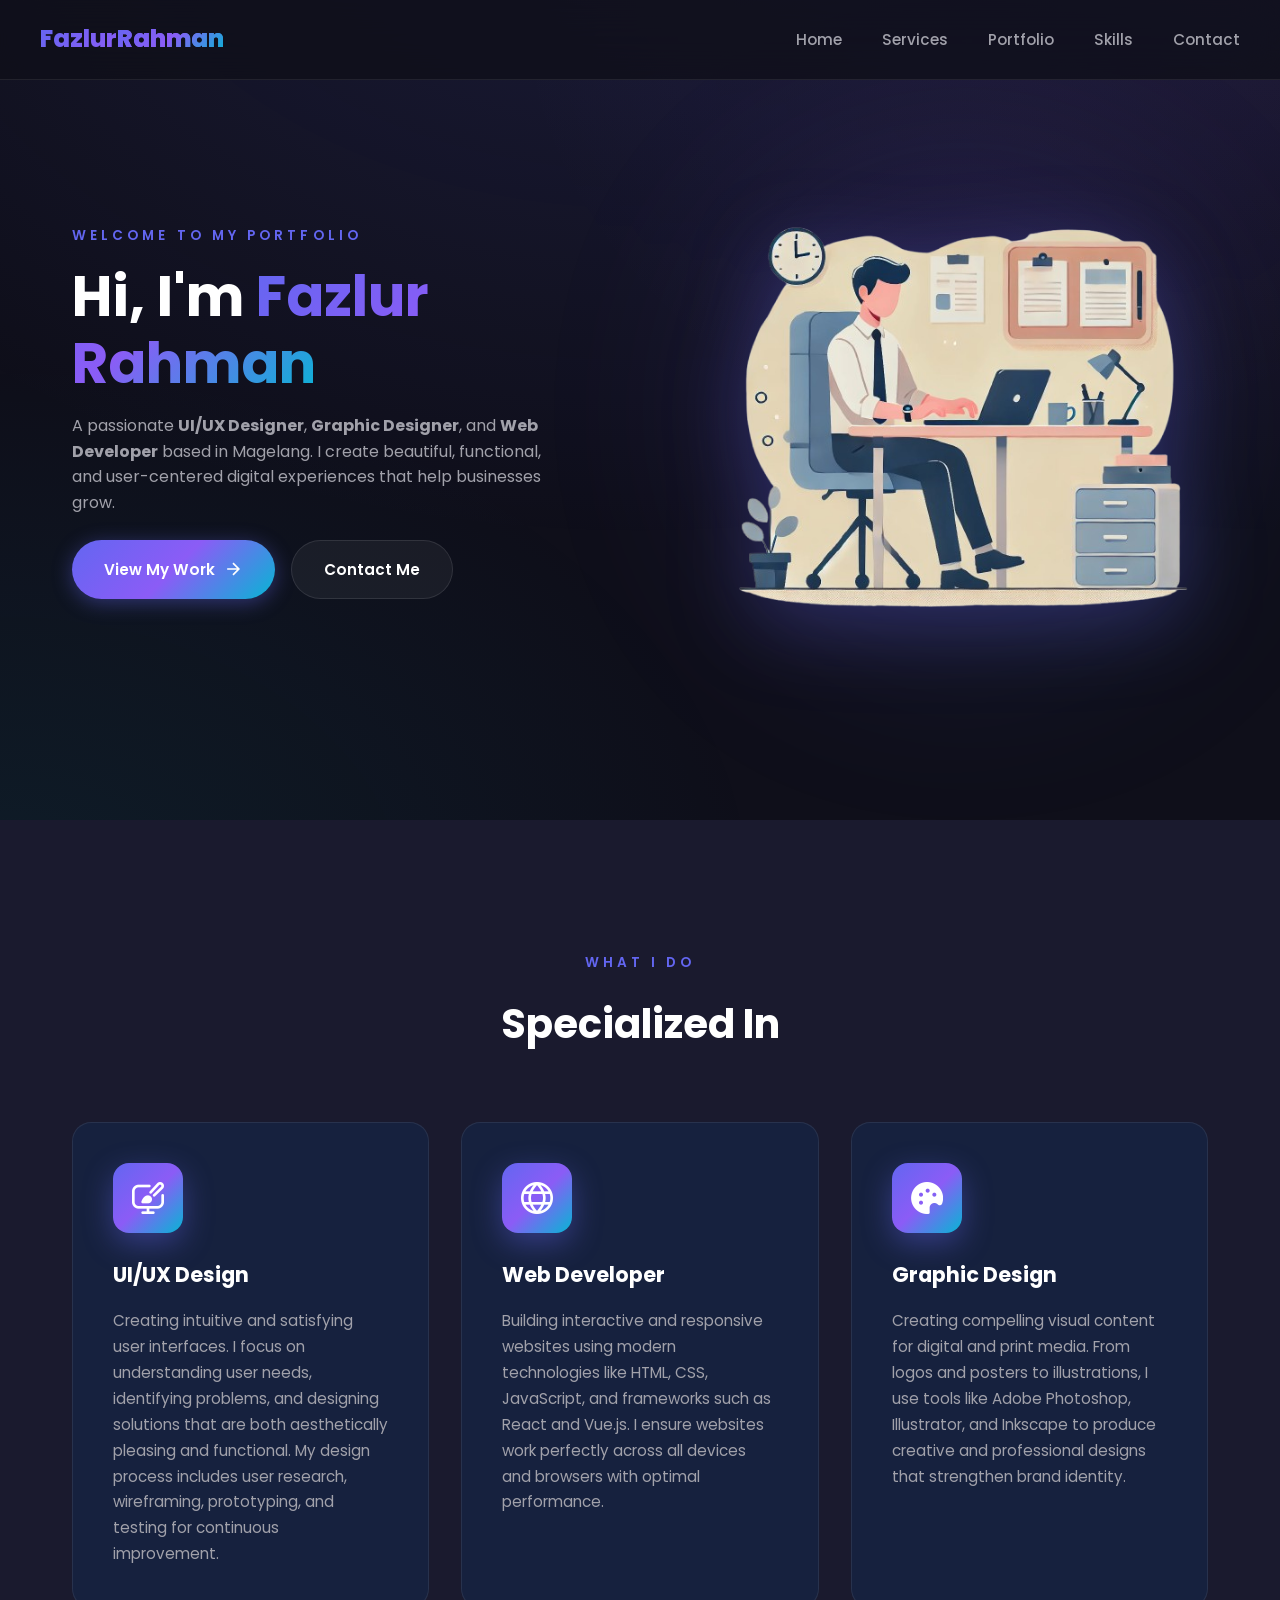
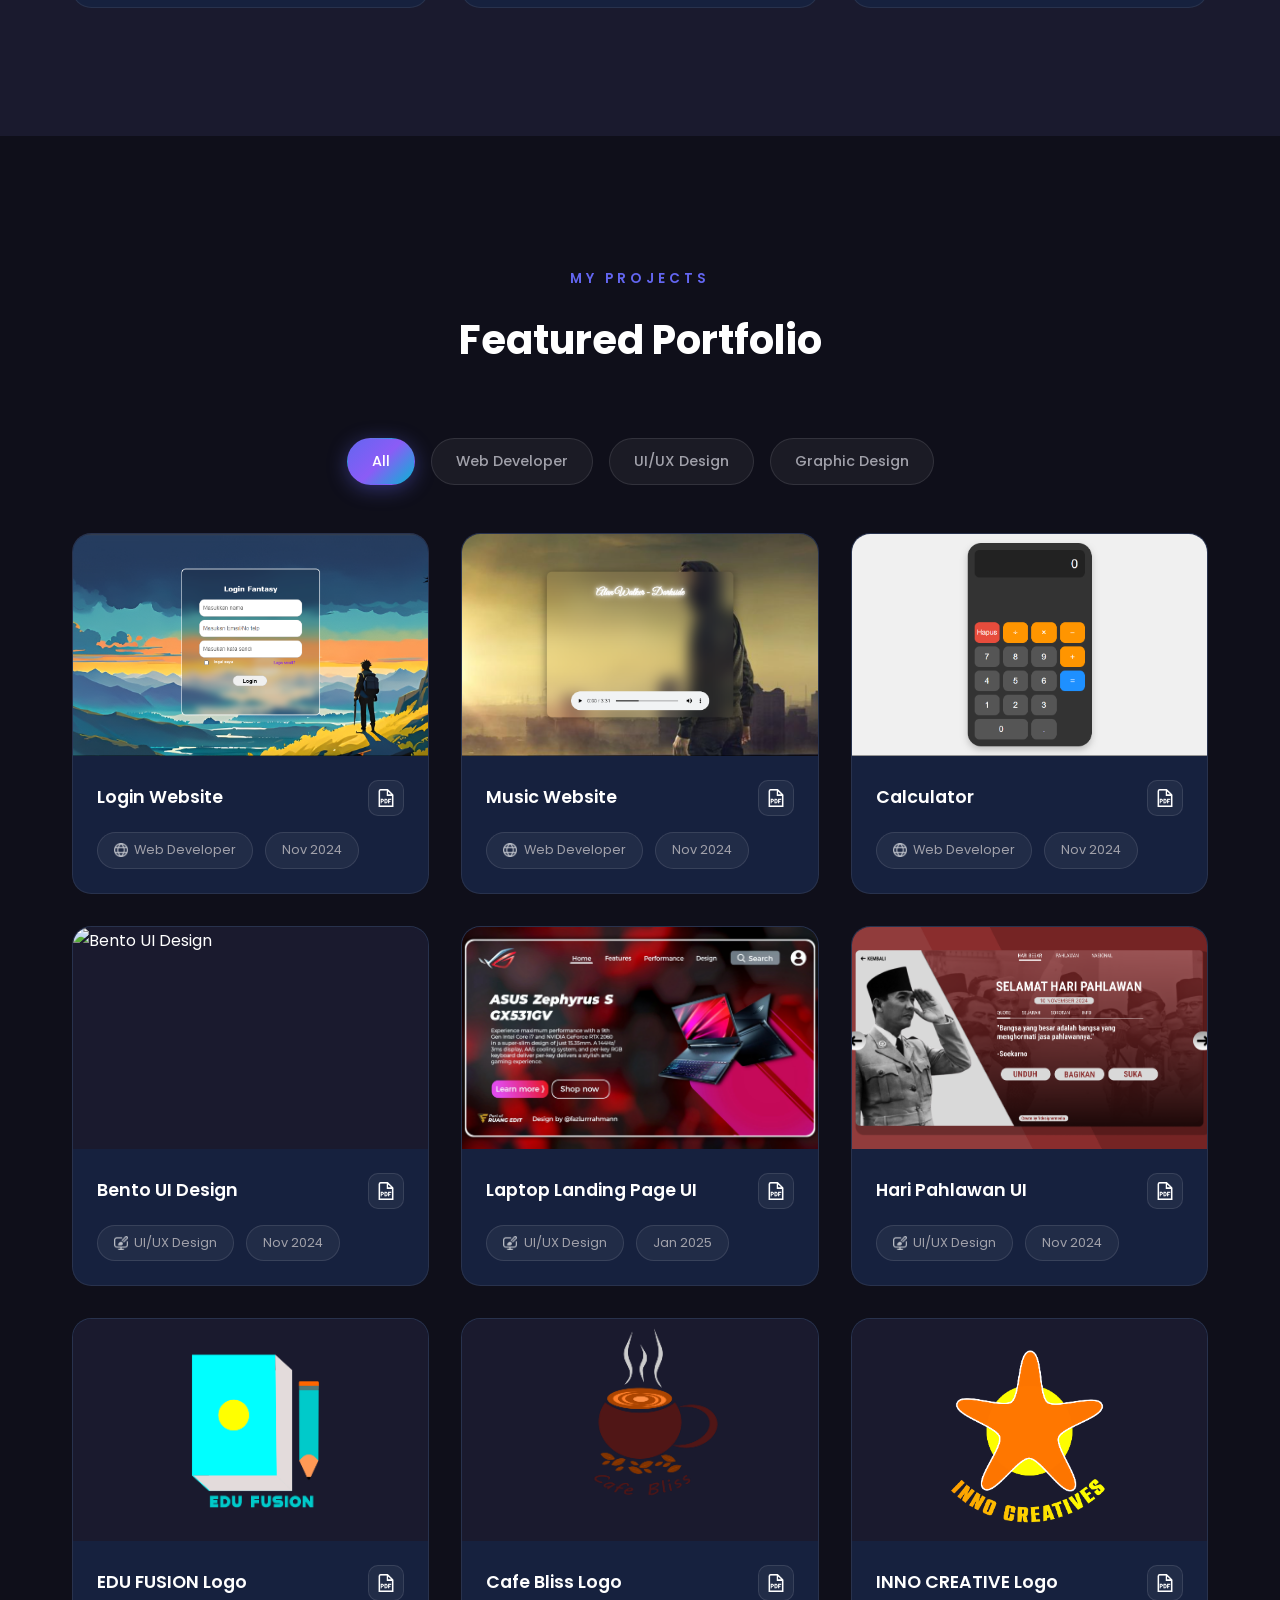
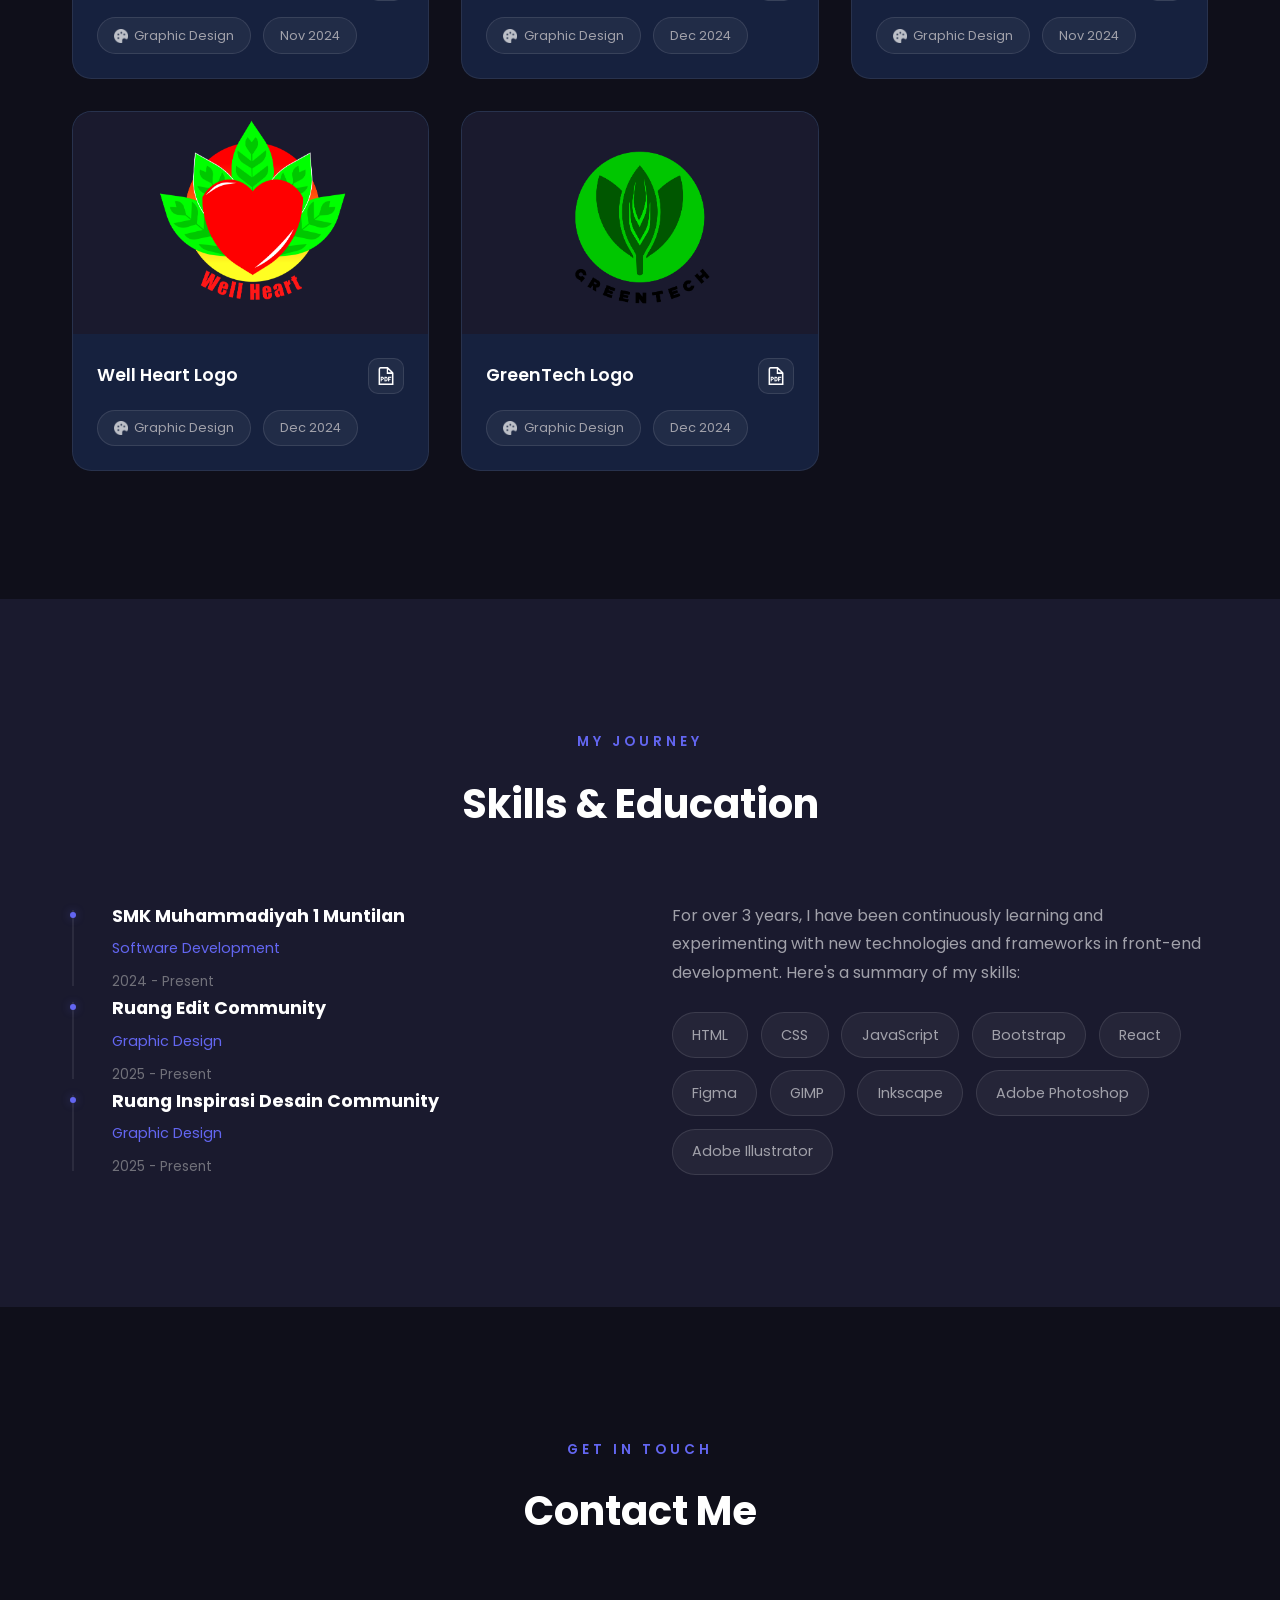
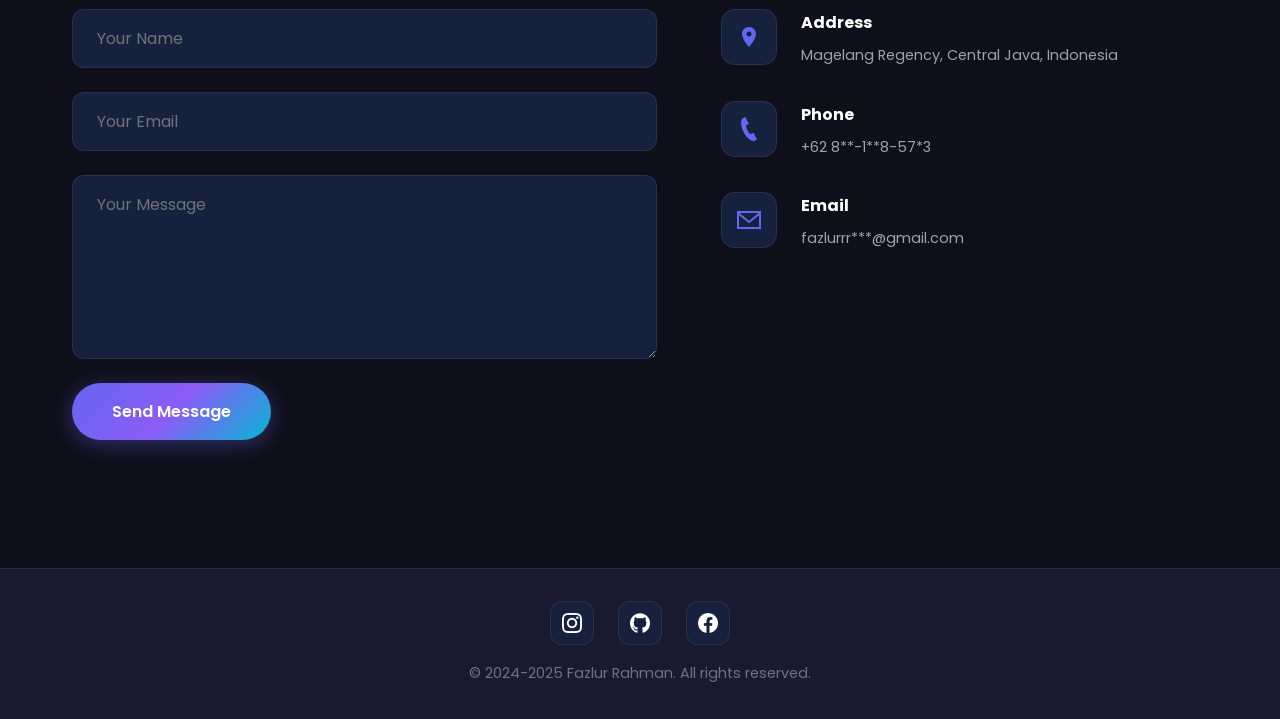
==== commit b265a859: "feat: add portfolio filter by category" ====
--- a/index.html
+++ b/index.html
@@ -150,6 +150,20 @@
           <h2 class="section-title">Featured Portfolio</h2>
         </div>
 
+        <!-- Filter Buttons -->
+        <div class="portfolio-filter" data-aos="fade-up">
+          <button class="filter-btn active" data-category="all">All</button>
+          <button class="filter-btn" data-category="Web Developer">
+            Web Developer
+          </button>
+          <button class="filter-btn" data-category="UI/UX Design">
+            UI/UX Design
+          </button>
+          <button class="filter-btn" data-category="Graphic Design">
+            Graphic Design
+          </button>
+        </div>
+
         <div class="grid-3" id="portfolio-grid">
           <!-- Portfolios will be loaded dynamically from js/portfolio.js -->
         </div>
--- a/styles/style.css
+++ b/styles/style.css
@@ -450,6 +450,41 @@
   padding: var(--sectionPadding);
 }
 
+/* Portfolio Filter Buttons */
+.portfolio-filter {
+  display: flex;
+  justify-content: center;
+  gap: 1rem;
+  margin-bottom: 3rem;
+  flex-wrap: wrap;
+}
+
+.filter-btn {
+  padding: 0.75rem 1.5rem;
+  background: var(--glass-bg);
+  border: 1px solid var(--glass-border);
+  border-radius: 50px;
+  color: var(--text-secondary);
+  font-family: "Poppins", sans-serif;
+  font-size: 0.9rem;
+  font-weight: 500;
+  cursor: pointer;
+  transition: all 0.3s ease;
+}
+
+.filter-btn:hover {
+  background: var(--bg-card);
+  color: var(--text-primary);
+  border-color: var(--accent-primary);
+}
+
+.filter-btn.active {
+  background: var(--accent-gradient);
+  color: white;
+  border-color: transparent;
+  box-shadow: 0 4px 20px var(--accent-glow);
+}
+
 .portfolio {
   border-radius: var(--itemBorderRadius);
   overflow: hidden;
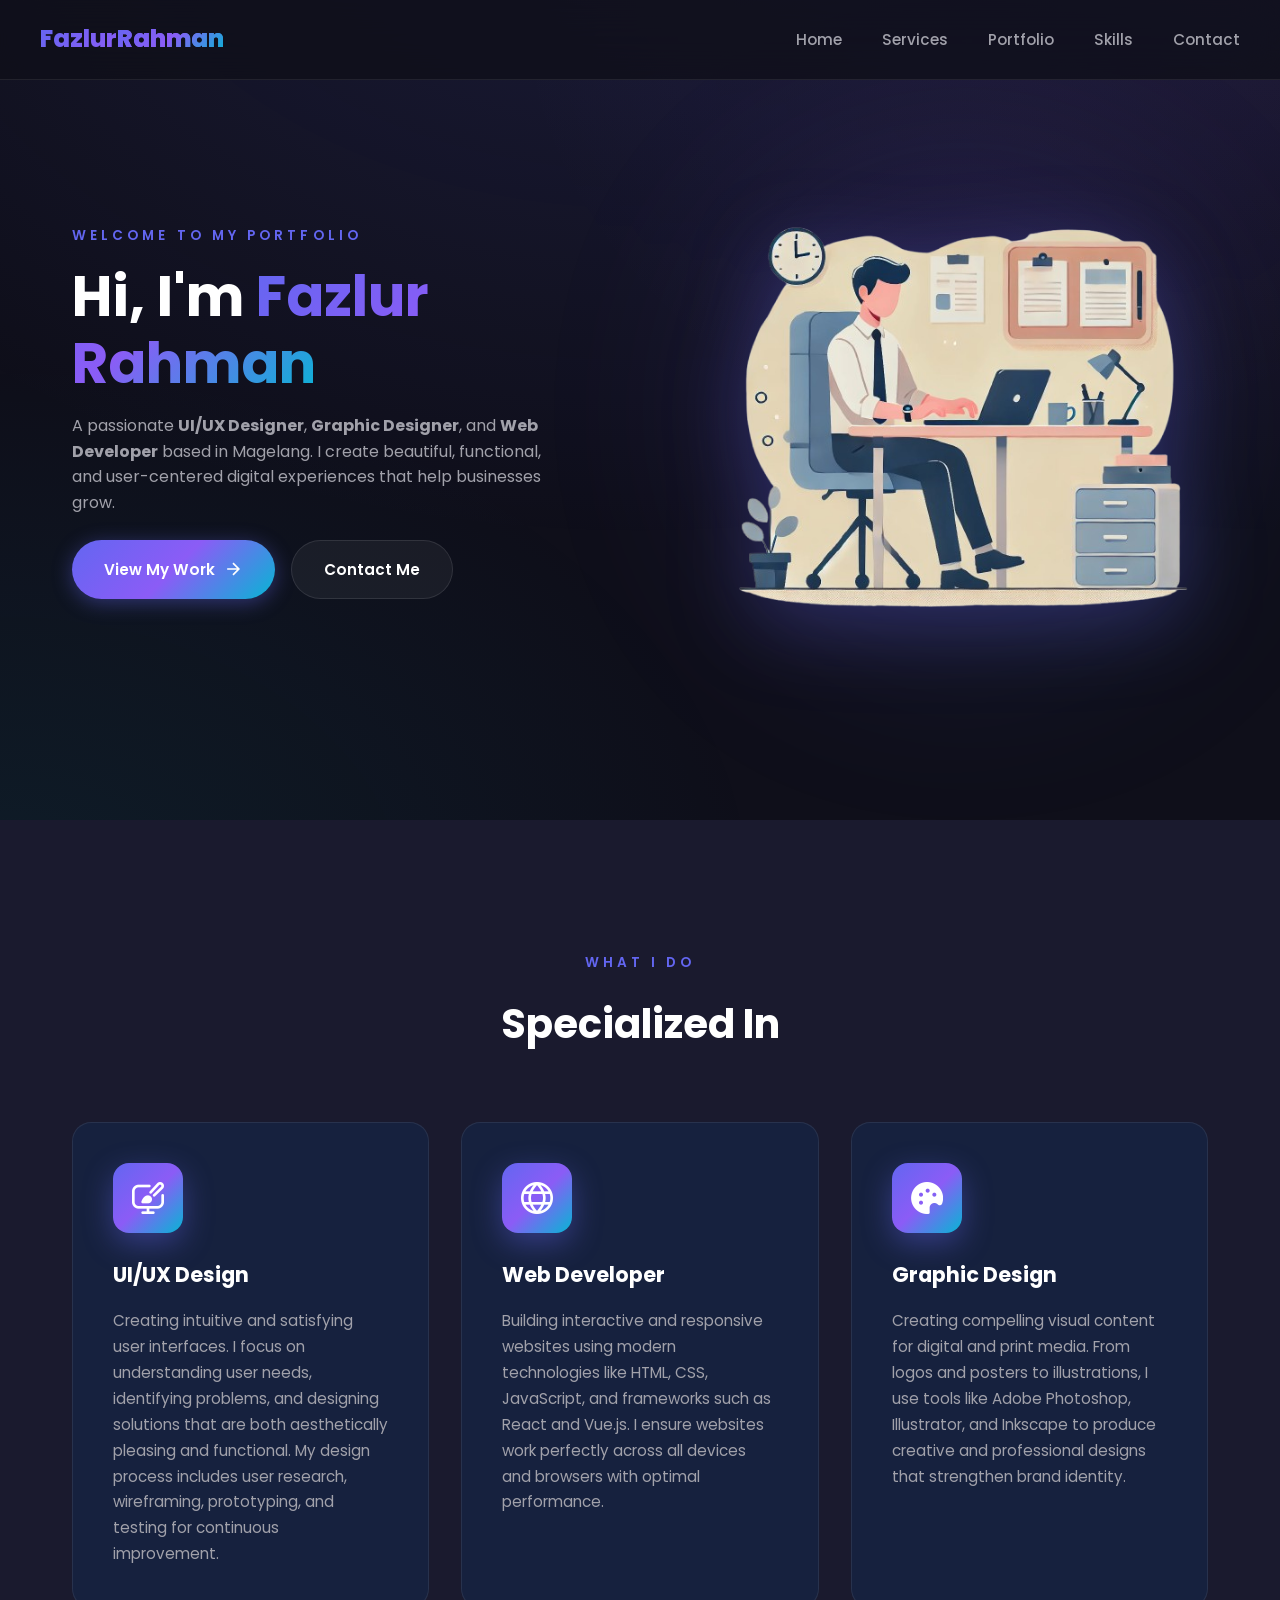
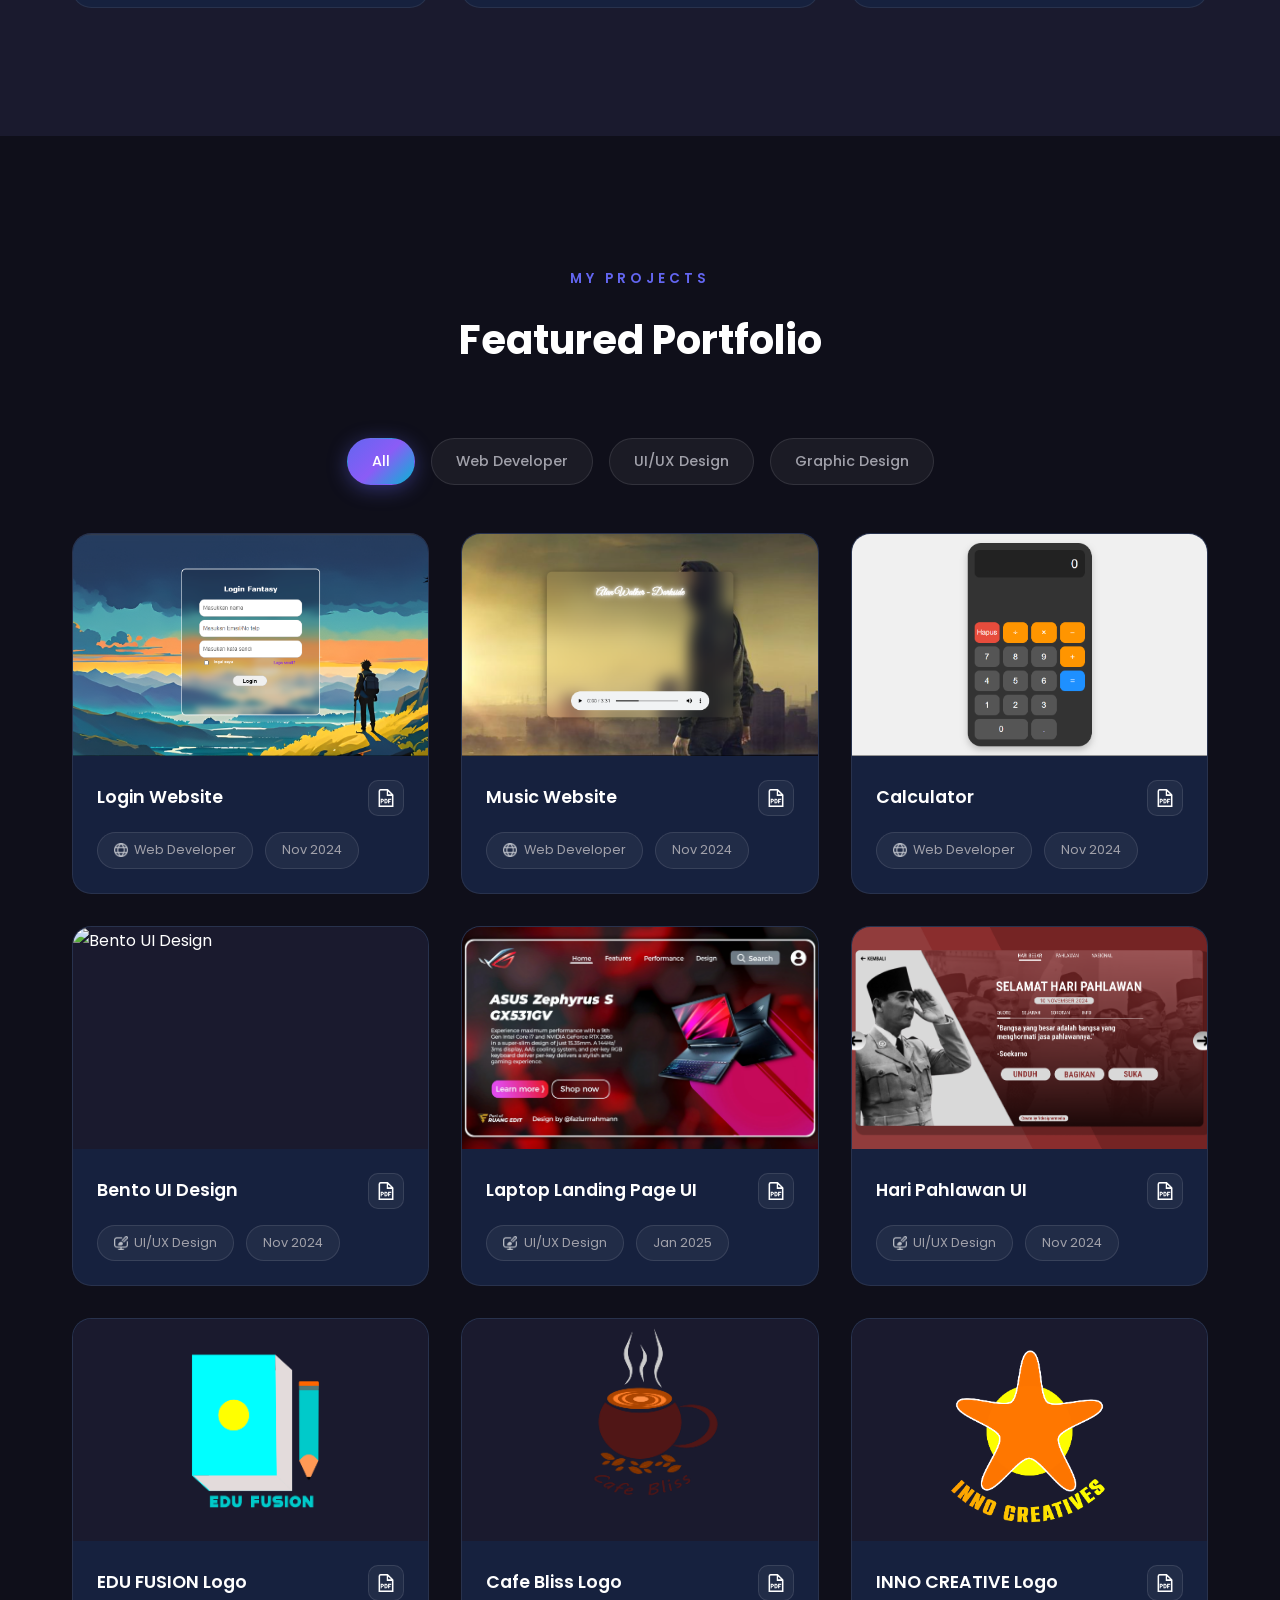
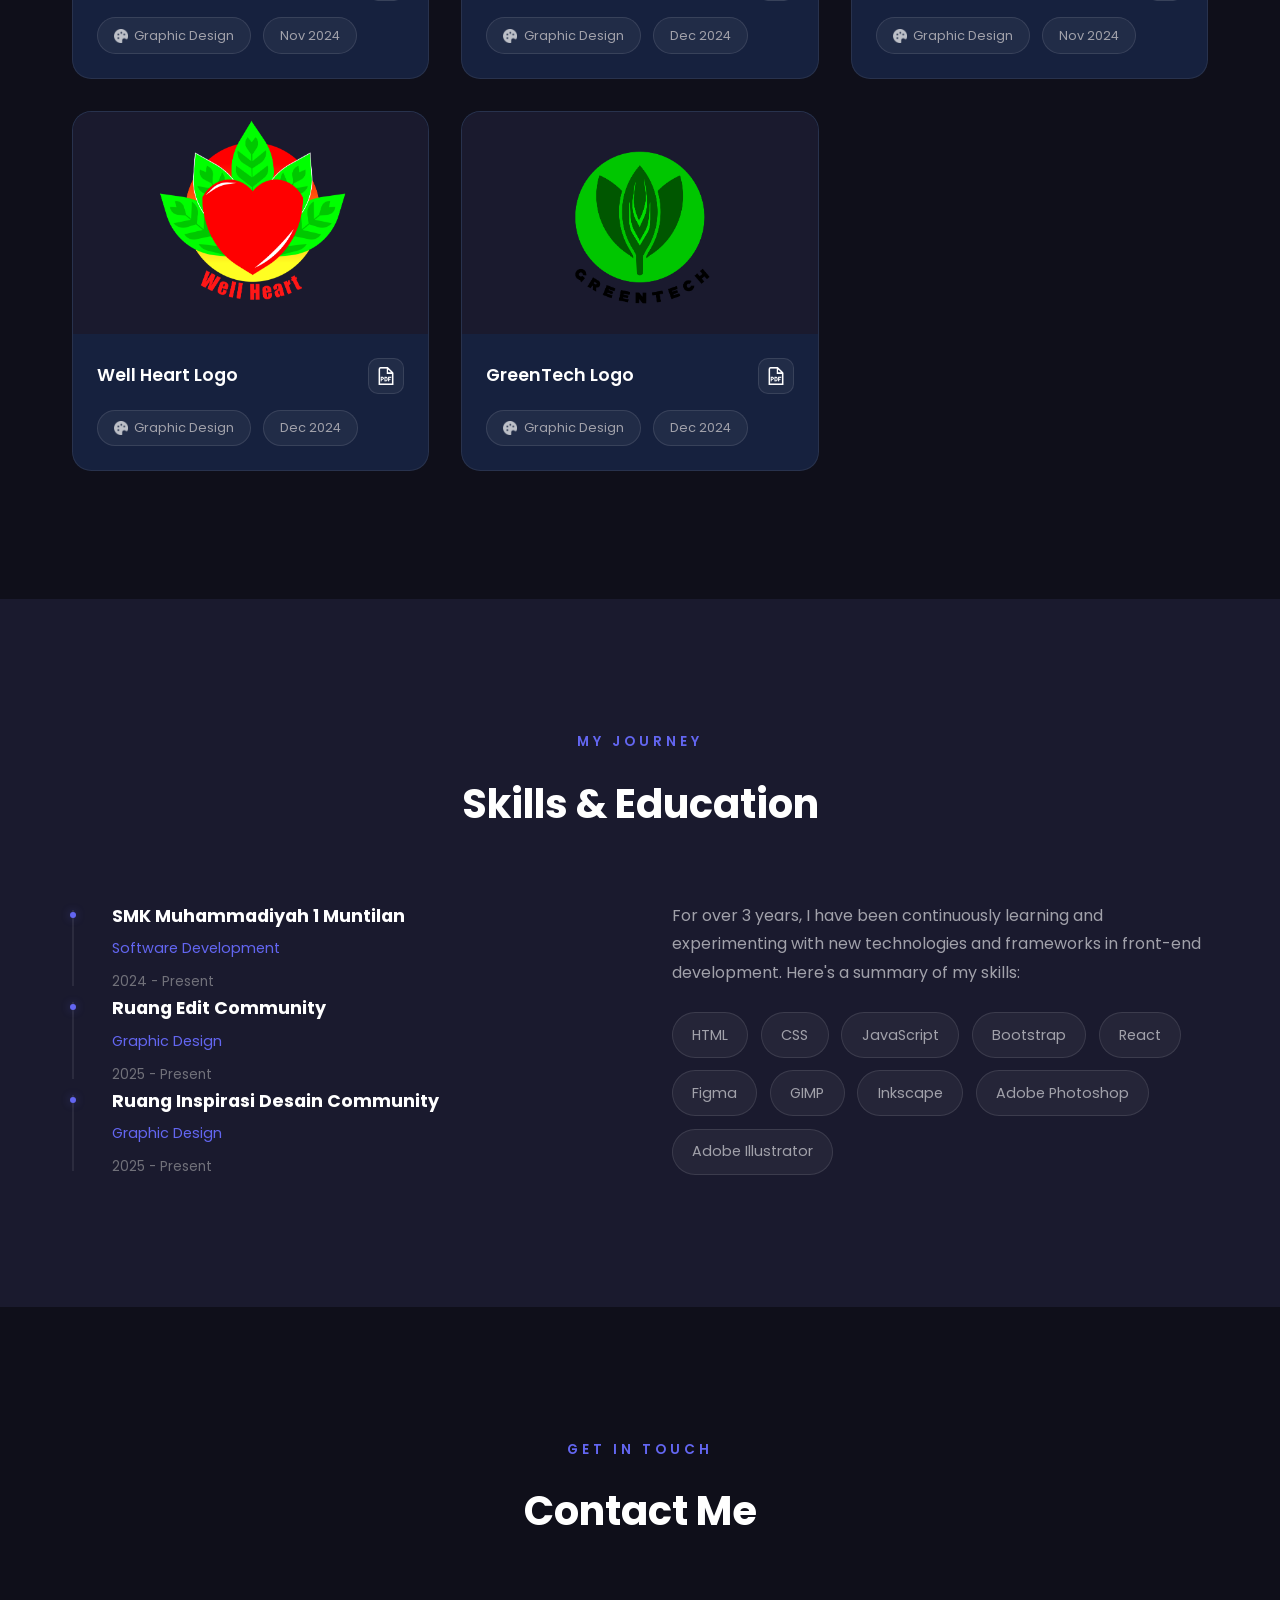
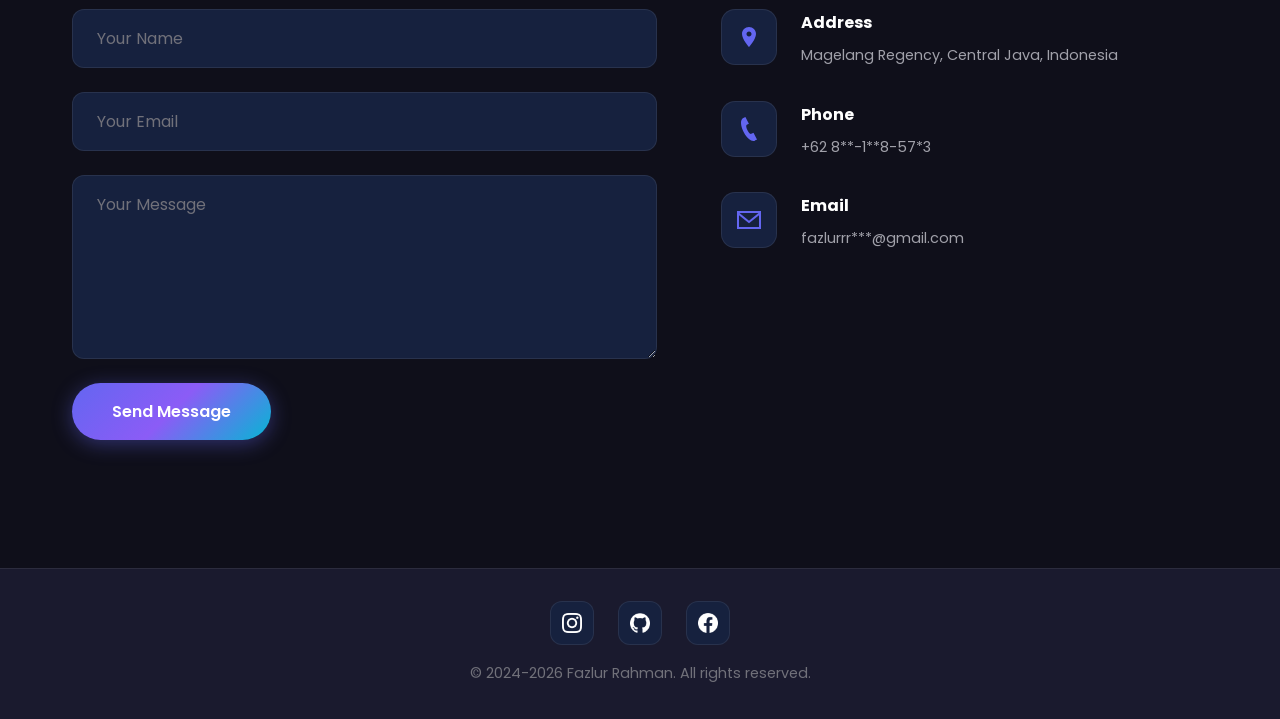
==== commit 710aeaa2: "feat: add dynamic copyright year auto-update" ====
--- a/index.html
+++ b/index.html
@@ -354,7 +354,7 @@
             <img src="Icon/facebook.png" alt="Facebook" />
           </a>
         </div>
-        <p>&copy; 2024-2025 Fazlur Rahman. All rights reserved.</p>
+        <p>&copy; <span id="copyright-year"></span> Fazlur Rahman. All rights reserved.</p>
       </div>
     </footer>
 
@@ -395,6 +395,13 @@
           navbar.style.background = "rgba(15, 15, 26, 0.8)";
         }
       });
+
+      // Dynamic Copyright Year
+      const yearElement = document.getElementById("copyright-year");
+      const currentYear = new Date().getFullYear();
+      const startYear = 2024;
+      yearElement.textContent =
+        currentYear === startYear ? startYear : `${startYear}-${currentYear}`;
     </script>
     <script src="js/portfolio.js"></script>
   </body>
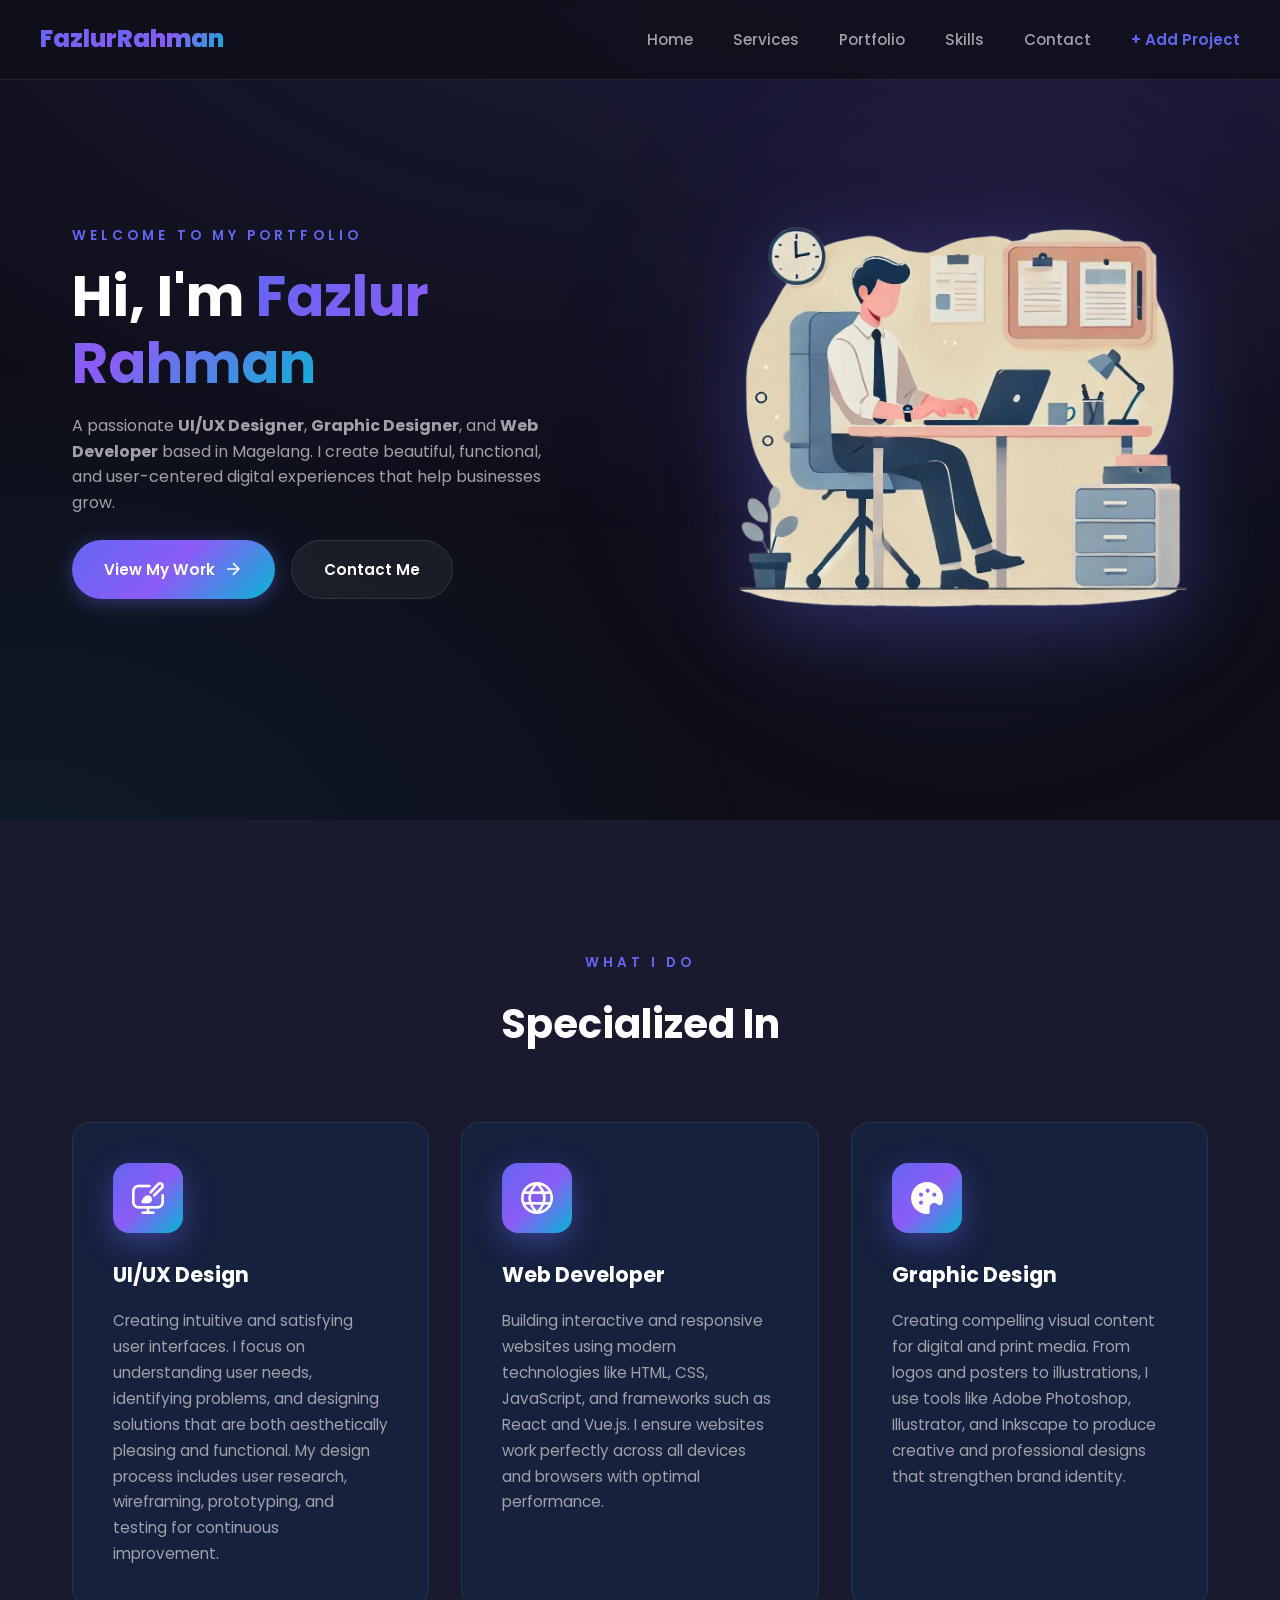
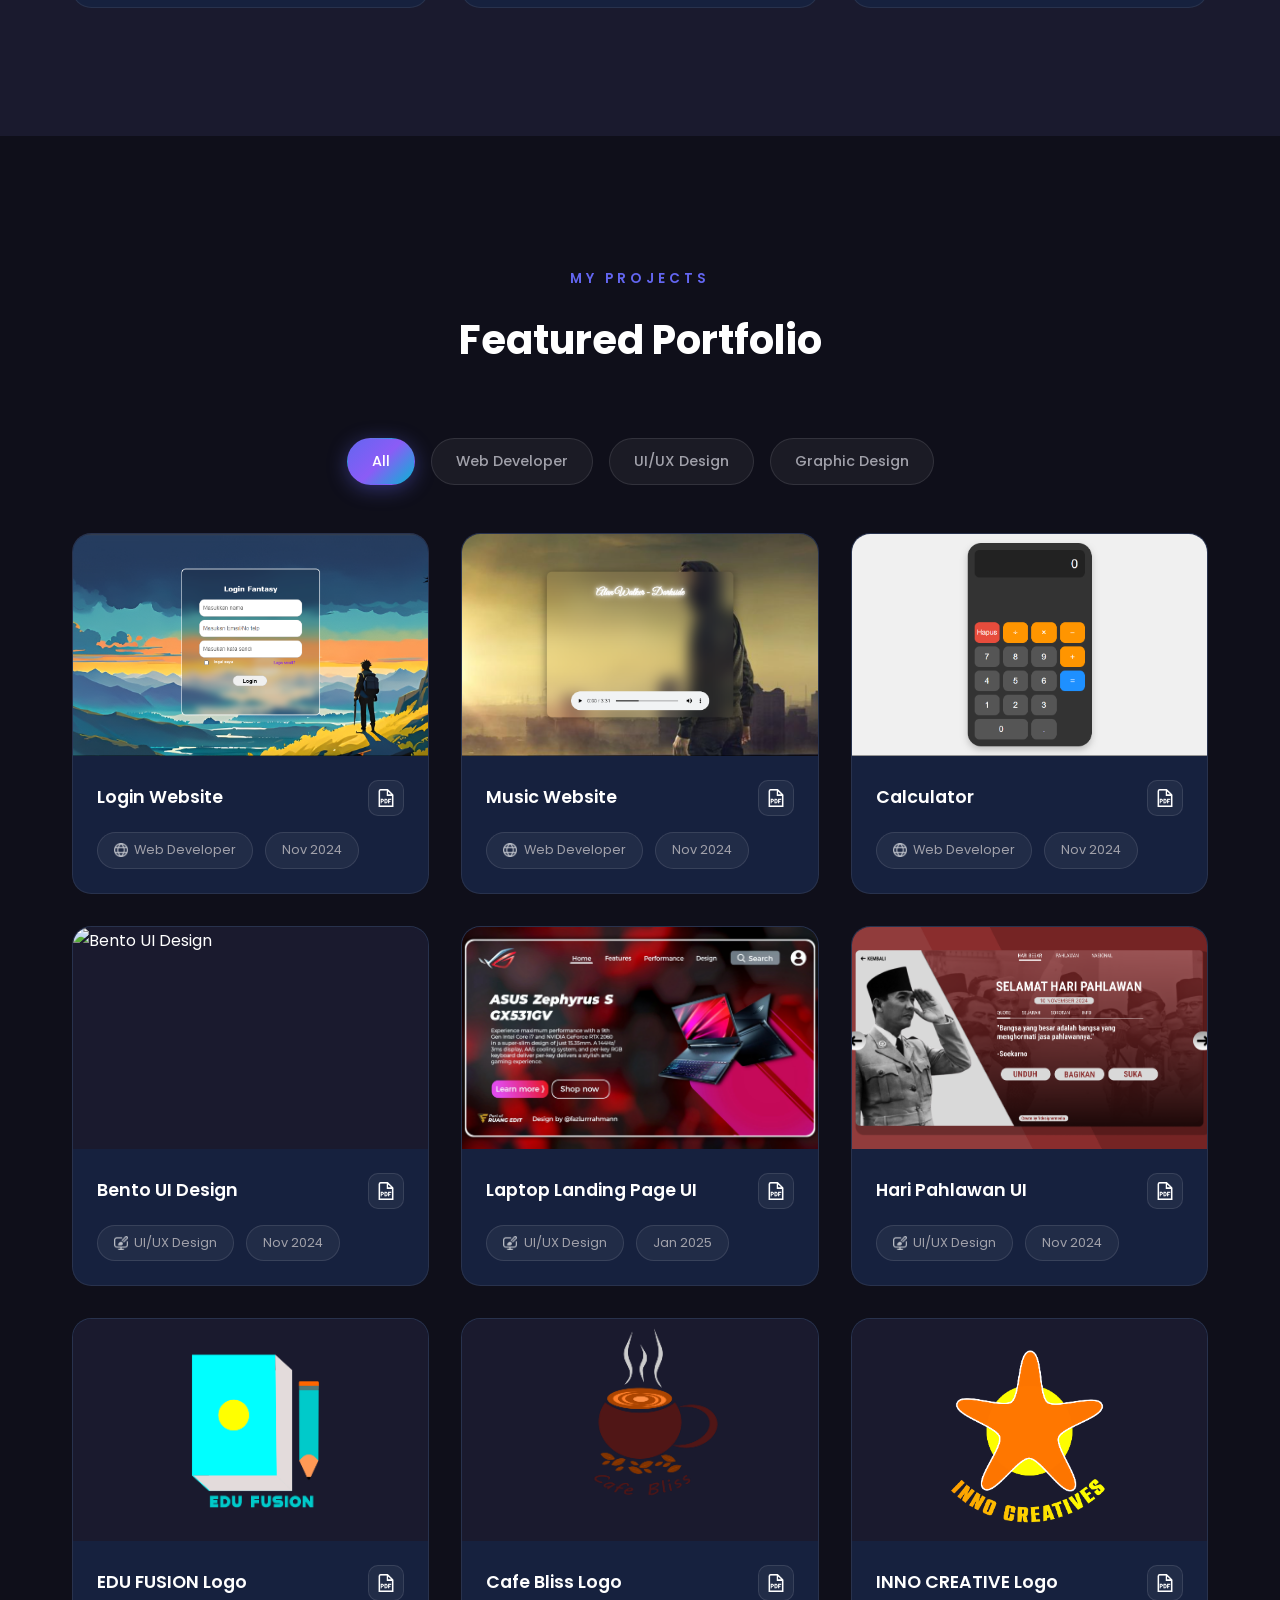
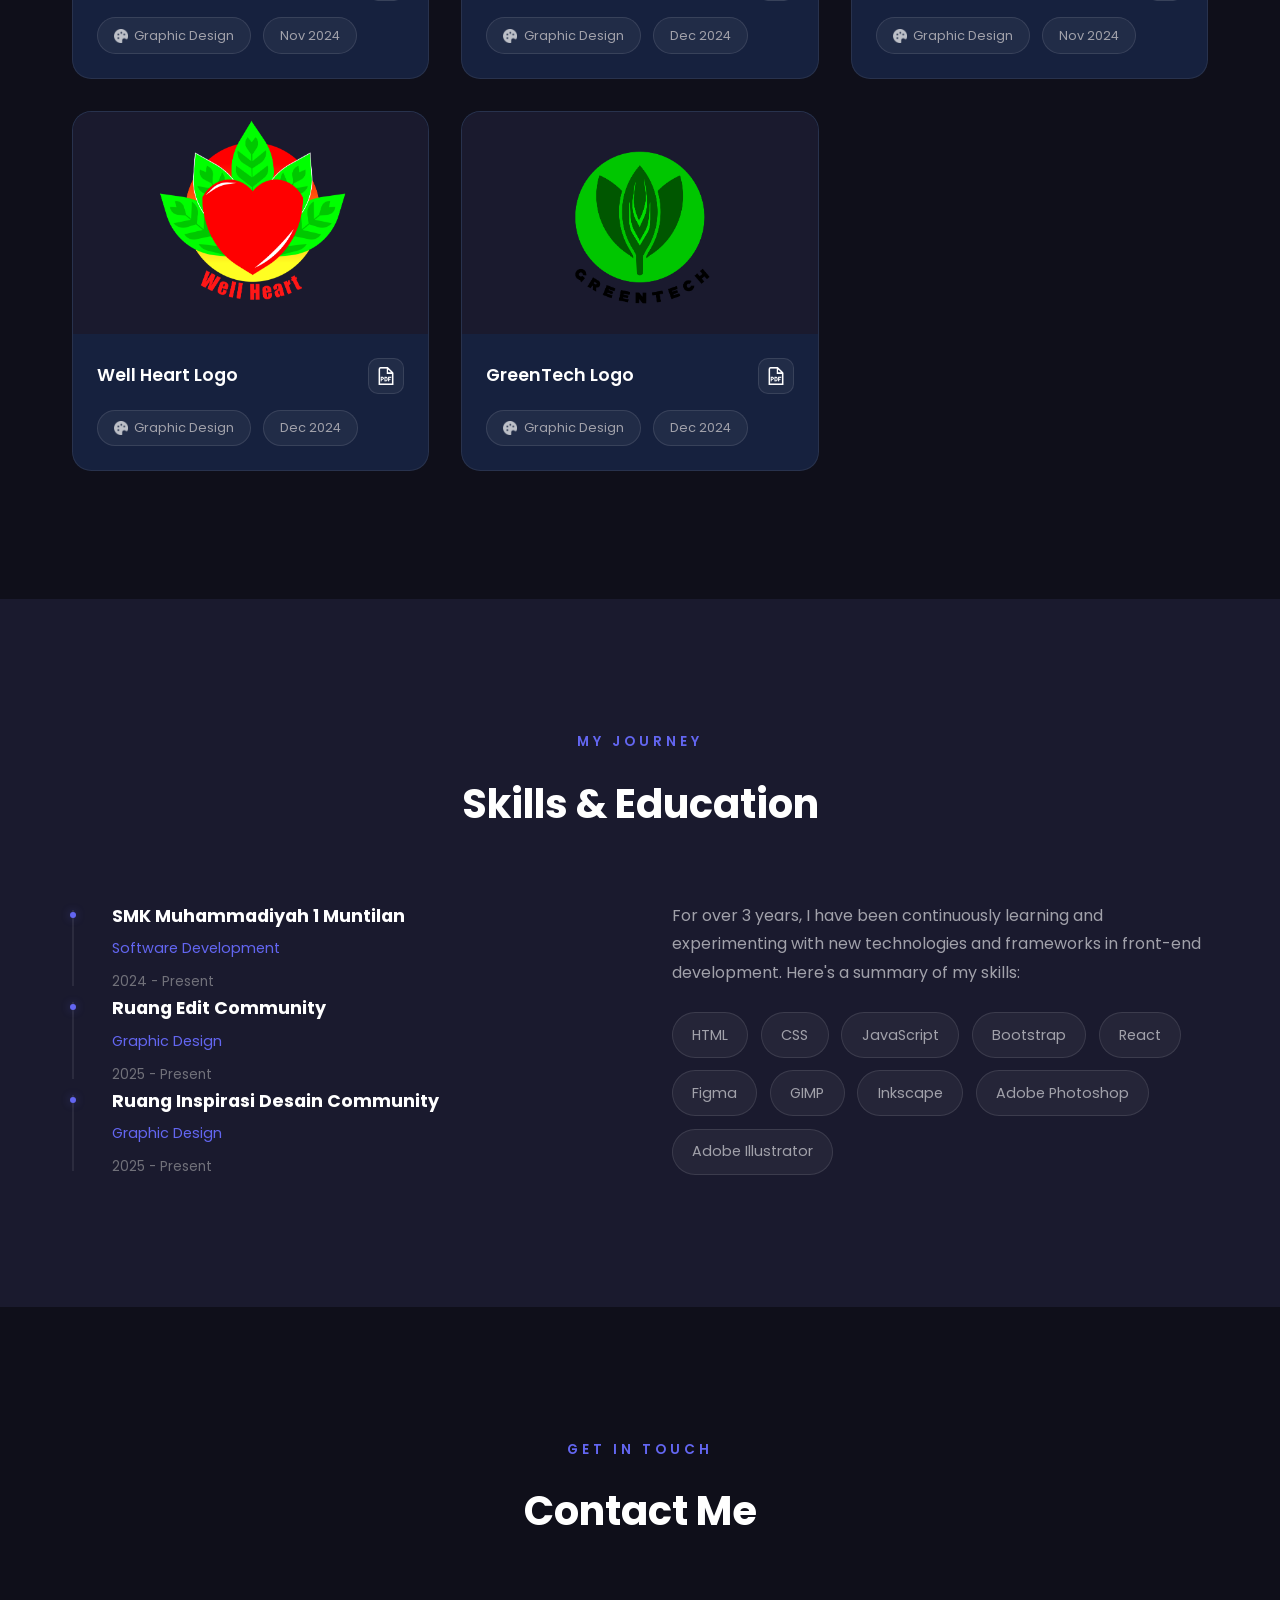
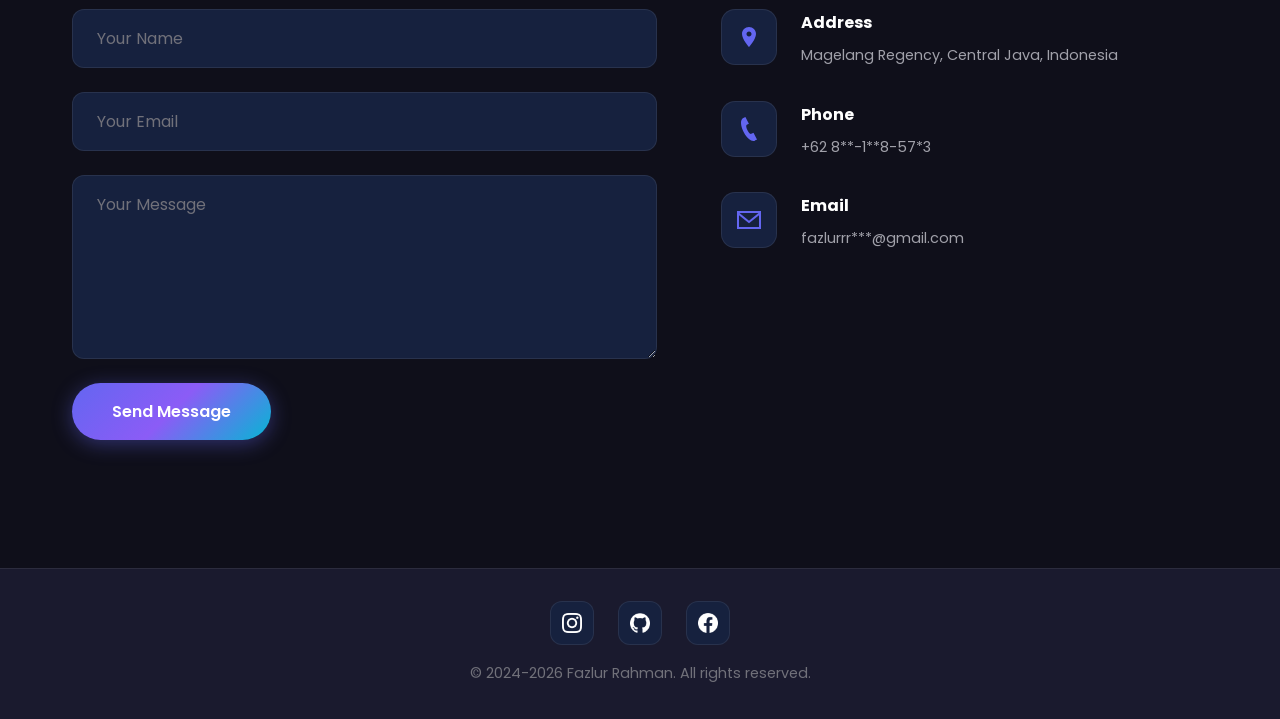
==== commit 9583bb9b: "feat: add admin panel for portfolio management" ====
--- a/index.html
+++ b/index.html
@@ -30,6 +30,13 @@
           <li><a href="#portfolios">Portfolio</a></li>
           <li><a href="#skills">Skills</a></li>
           <li><a href="#contact">Contact</a></li>
+          <li>
+            <a
+              href="admin.html"
+              style="color: var(--accent-primary); font-weight: 600"
+              >+ Add Project</a
+            >
+          </li>
         </ul>
 
         <div class="burger" onclick="toggleMenu()">
@@ -354,7 +361,10 @@
             <img src="Icon/facebook.png" alt="Facebook" />
           </a>
         </div>
-        <p>&copy; <span id="copyright-year"></span> Fazlur Rahman. All rights reserved.</p>
+        <p>
+          &copy; <span id="copyright-year"></span> Fazlur Rahman. All rights
+          reserved.
+        </p>
       </div>
     </footer>
 
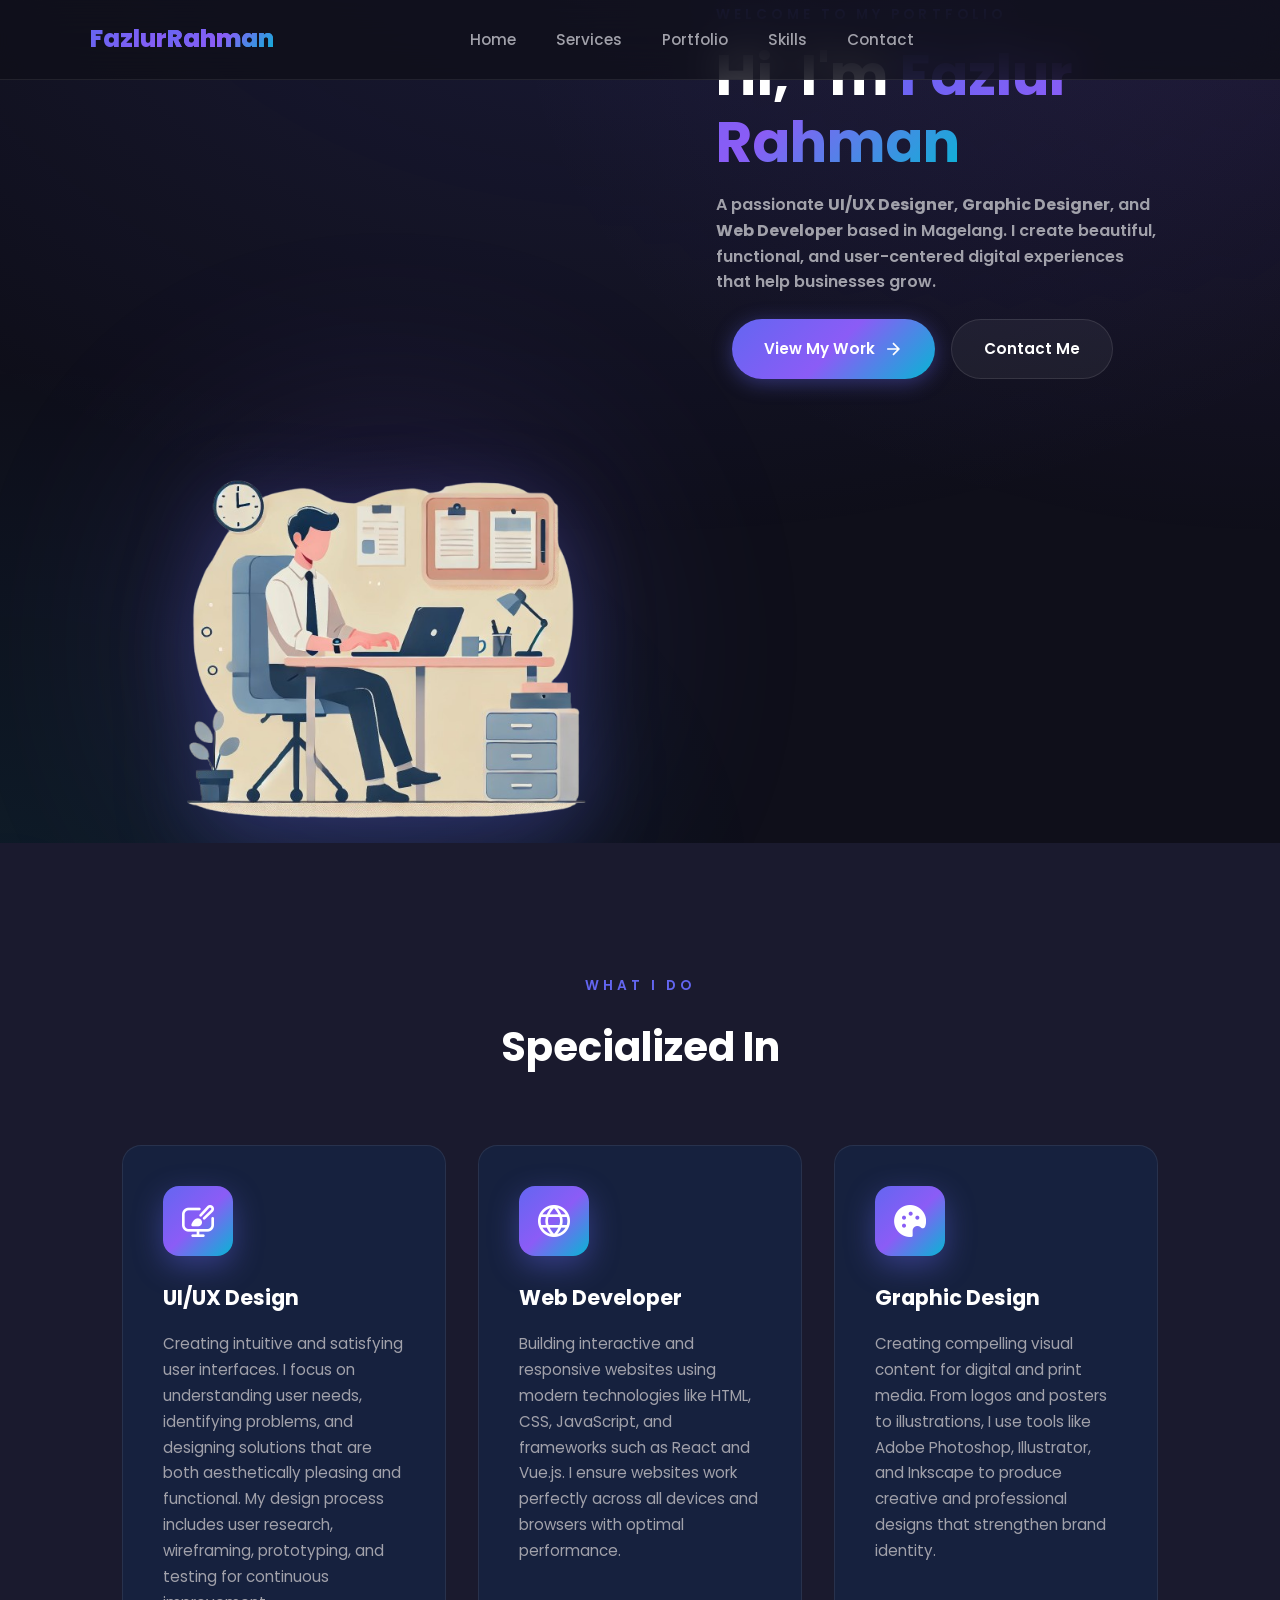
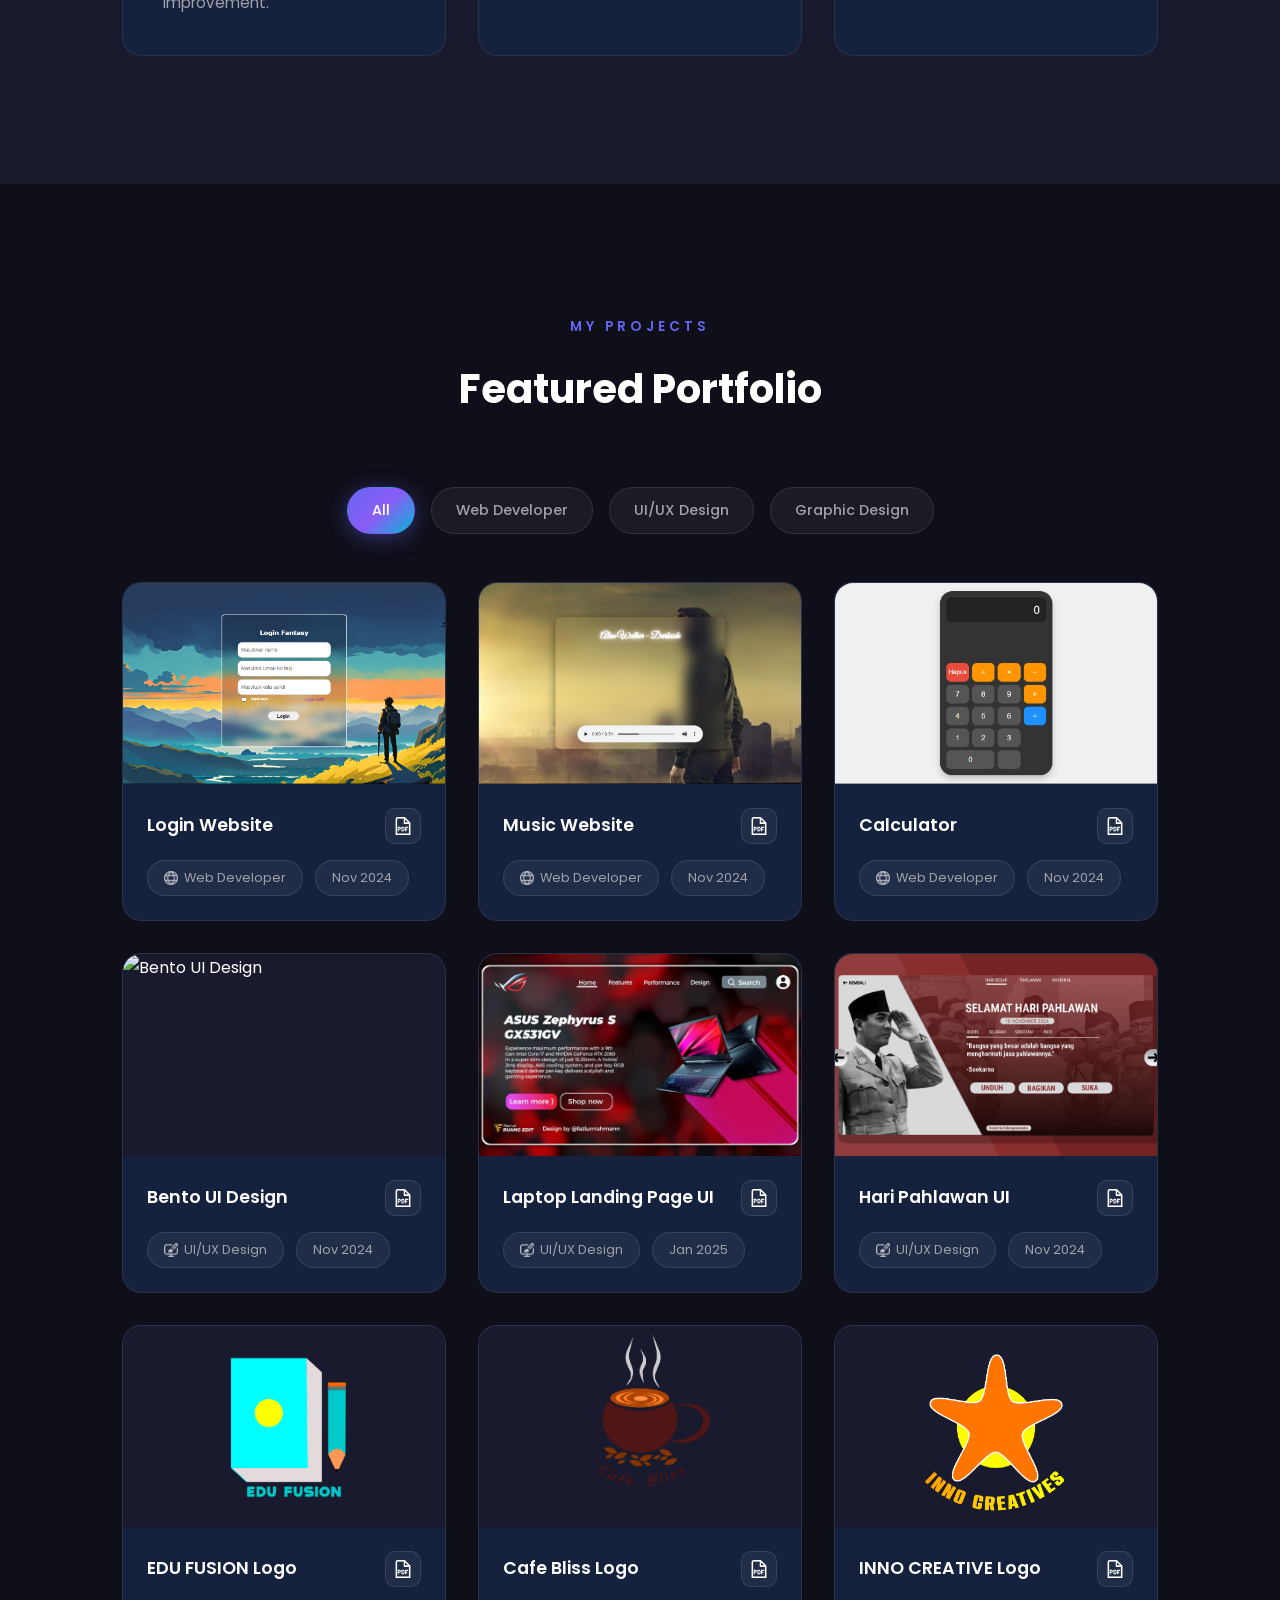
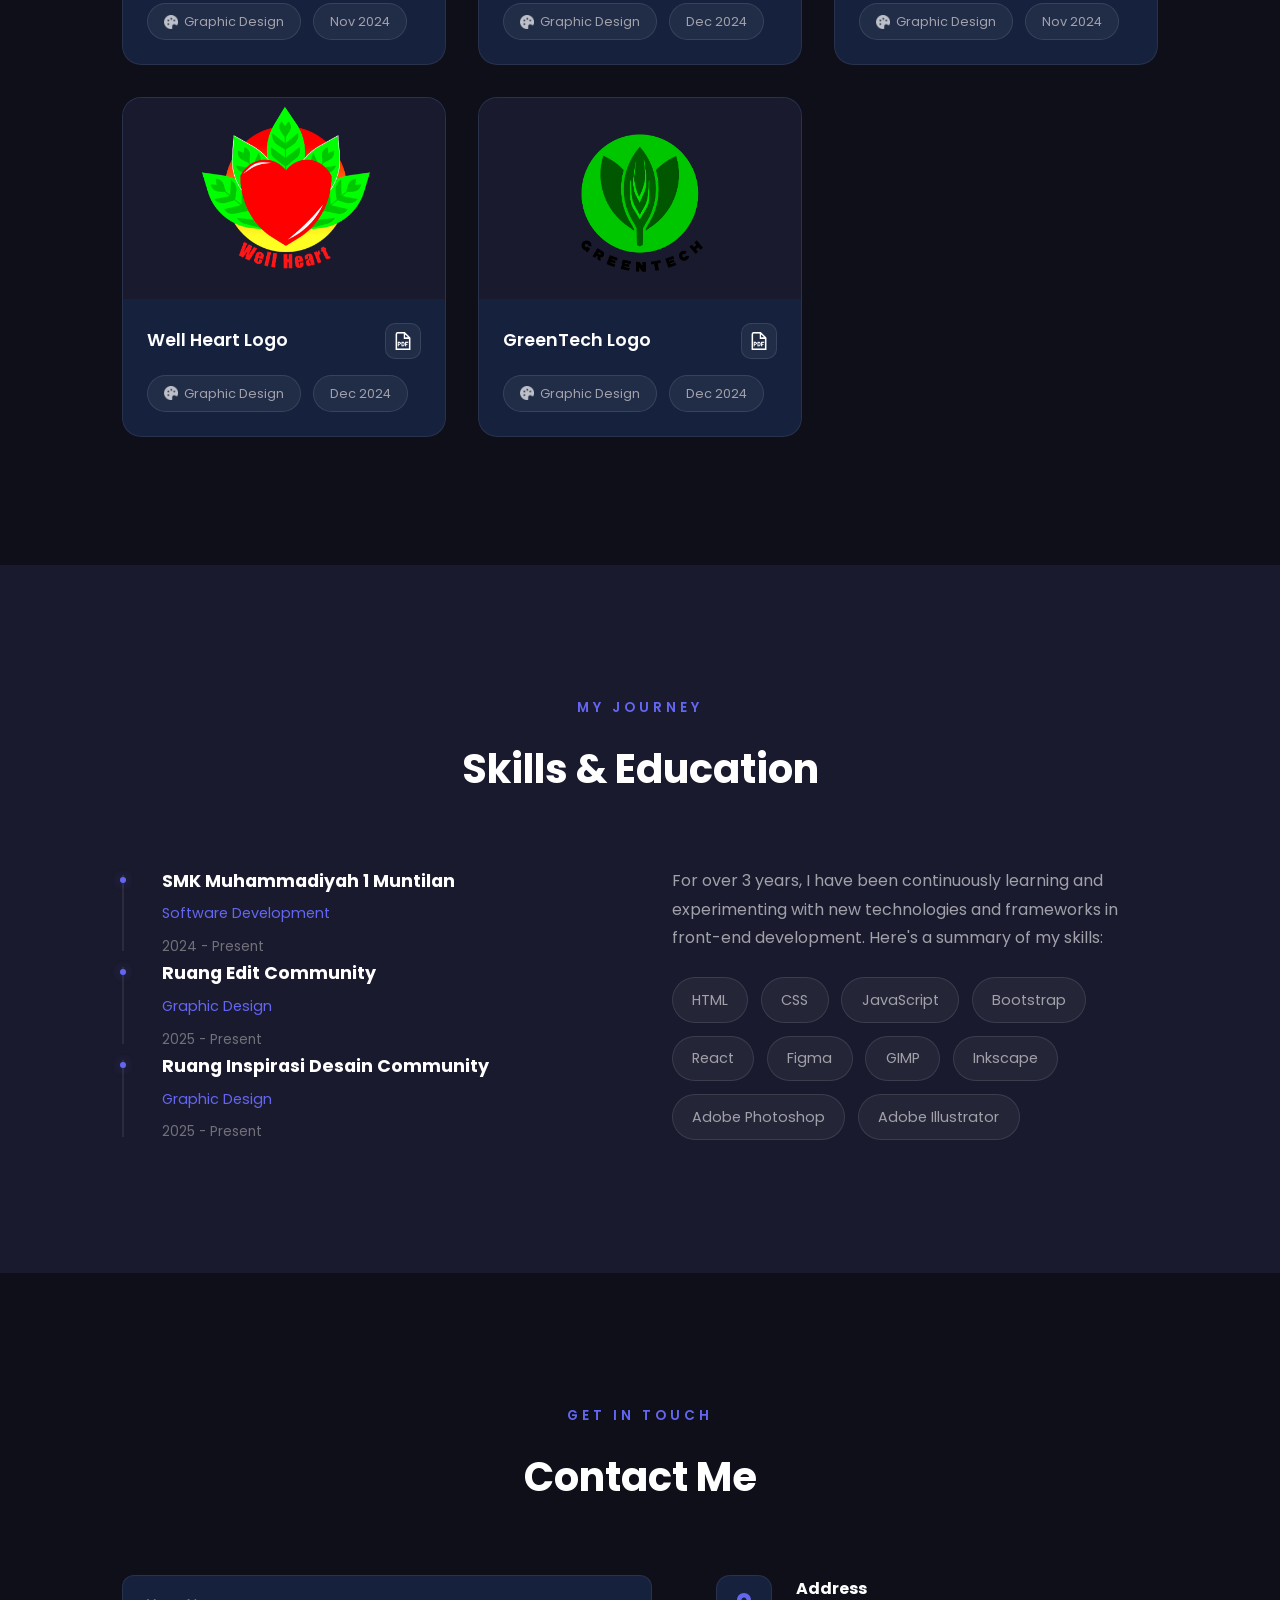
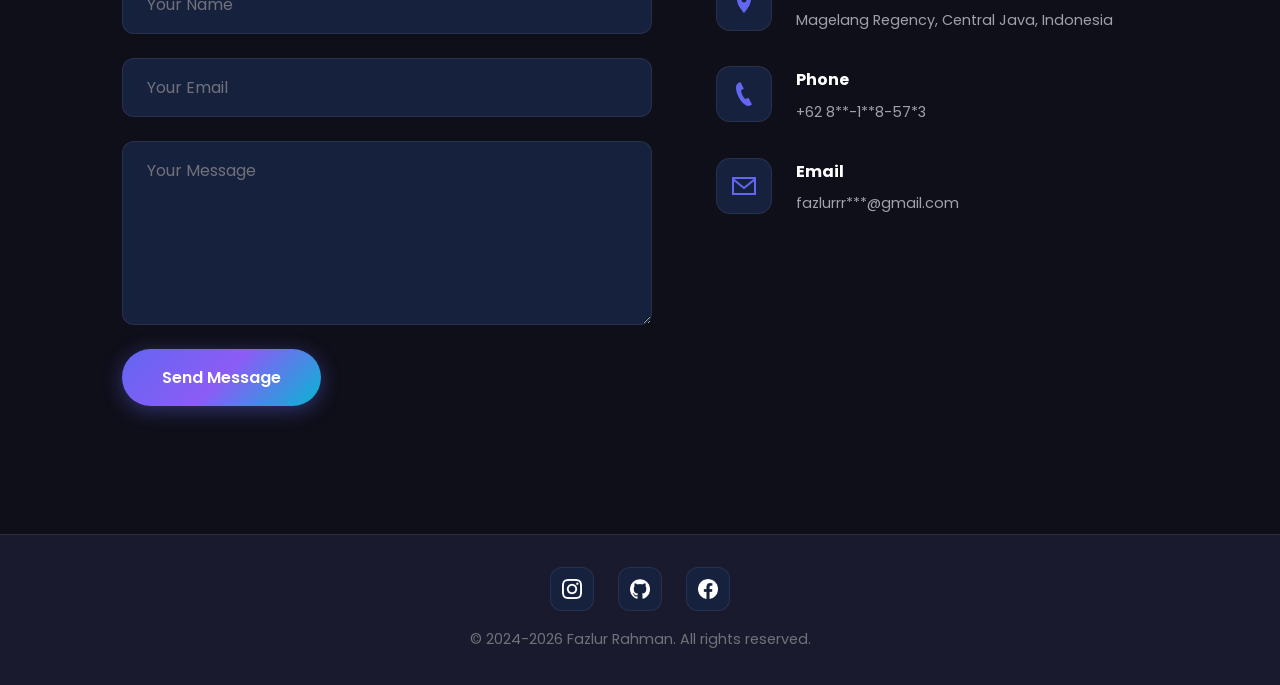
==== commit d8f4cd0b: "fix: remove admin link from nav, improve responsive design" ====
--- a/index.html
+++ b/index.html
@@ -34,7 +34,6 @@
             <a
               href="admin.html"
               style="color: var(--accent-primary); font-weight: 600"
-              >+ Add Project</a
             >
           </li>
         </ul>
--- a/styles/responsive.css
+++ b/styles/responsive.css
@@ -1,7 +1,18 @@
 /* Responsive Styles for Portfolio Website */
 
-/* Tablet */
-@media screen and (max-width: 900px) {
+/* Large Desktop */
+@media screen and (max-width: 1400px) {
+  .main-container {
+    max-width: 1100px;
+  }
+
+  .hero-right img {
+    max-width: 400px;
+  }
+}
+
+/* Tablet Landscape */
+@media screen and (max-width: 1024px) {
   .main-container {
     max-width: 95%;
     padding: 0 1.5rem;
@@ -28,10 +39,11 @@
 
   .hero-right {
     order: -1;
+    text-align: center;
   }
 
   .hero-right img {
-    max-width: 350px;
+    max-width: 320px;
   }
 
   .hero-left {
@@ -40,6 +52,7 @@
 
   .hero-left p {
     margin: 0 auto 2rem;
+    max-width: 100%;
   }
 
   .hero-cta {
@@ -49,7 +62,7 @@
 
   .skills-grid {
     grid-template-columns: 1fr;
-    gap: 2rem;
+    gap: 2.5rem;
   }
 
   .contact {
@@ -63,9 +76,21 @@
   #contact {
     padding: 5rem 0;
   }
-}
-
-/* Mobile Large */
+
+  /* Portfolio Filter */
+  .portfolio-filter {
+    flex-wrap: wrap;
+    justify-content: center;
+    gap: 0.75rem;
+  }
+
+  .portfolio-filter .filter-btn {
+    padding: 0.6rem 1.2rem;
+    font-size: 0.85rem;
+  }
+}
+
+/* Tablet Portrait */
 @media screen and (max-width: 768px) {
   :root {
     --sectionPadding: 4rem 0;
@@ -89,33 +114,43 @@
     right: -100%;
     top: 0;
     height: 100vh;
-    width: 70%;
-    max-width: 300px;
+    width: 75%;
+    max-width: 320px;
     background: rgba(26, 26, 46, 0.98);
-    backdrop-filter: blur(10px);
+    backdrop-filter: blur(15px);
     flex-direction: column;
     justify-content: center;
     align-items: center;
-    gap: 2rem;
+    gap: 1.5rem;
     transition: right 0.4s cubic-bezier(0.4, 0, 0.2, 1);
     z-index: 999;
+    padding-top: 80px;
   }
 
   #nav-menu.nav-active {
     right: 0;
   }
 
+  #nav-menu li {
+    width: 100%;
+    text-align: center;
+  }
+
   #nav-menu li a {
-    font-size: 1.2rem;
+    font-size: 1.3rem;
+    padding: 0.8rem;
+    display: block;
   }
 
   .burger {
     display: flex;
+    z-index: 1001;
   }
 
   /* Hero */
   header {
     padding-top: 70px;
+    min-height: auto;
   }
 
   .hero-name {
@@ -123,134 +158,23 @@
   }
 
   .pre-title {
-    font-size: 0.75rem;
+    font-size: 0.7rem;
     letter-spacing: 0.2em;
-  }
-
-  .hero-left p {
-    font-size: 0.95rem;
-  }
-
-  .hero-right img {
-    max-width: 280px;
-  }
-
-  /* Services */
-  .service {
-    padding: 2rem 1.5rem;
-  }
-
-  .service-icon {
-    width: 60px;
-    height: 60px;
-  }
-
-  .service-icon img {
-    width: 28px;
-    height: 28px;
-  }
-
-  .service h4 {
-    font-size: 1.1rem;
-  }
-
-  .service p {
-    font-size: 0.9rem;
-  }
-
-  /* Portfolios */
-  .portfolio-info {
-    padding: 1.2rem;
-  }
-
-  .portfolio-title h4 {
-    font-size: 1rem;
-  }
-
-  /* Skills */
-  .education {
-    gap: 1rem;
-    padding-left: 1.5rem;
-  }
-
-  .education::before {
-    left: 0;
-    top: 6px;
-    bottom: 6px;
-  }
-
-  .education .line {
-    display: none;
-  }
-
-  .education-info {
-    padding-left: 0.3rem;
-  }
-
-  .education-info::before {
-    left: -1.5px;
-    top: 8px;
-    width: 5px;
-    height: 5px;
-  }
-
-  .education-info h4 {
-    font-size: 1rem;
-  }
-
-  .skills-list li {
-    padding: 0.5rem 1rem;
-    font-size: 0.8rem;
-  }
-
-  /* Contact */
-  .contact-form input,
-  .contact-form textarea {
-    padding: 0.9rem 1.2rem;
-    font-size: 0.95rem;
-  }
-
-  .contact-item {
-    gap: 1rem;
-  }
-
-  .contact-item-icon {
-    width: 48px;
-    height: 48px;
-  }
-
-  /* Footer */
-  .footer-icons {
-    gap: 1rem;
-  }
-
-  .footer-icons a {
-    width: 40px;
-    height: 40px;
-  }
-
-  footer p {
-    font-size: 0.8rem;
-  }
-}
-
-/* Mobile Small */
-@media screen and (max-width: 480px) {
-  .main-container {
-    padding: 0 1rem;
-  }
-
-  .hero-name {
-    font-size: 1.8rem;
   }
 
   .hero-left p {
     font-size: 0.9rem;
+    line-height: 1.6;
+  }
+
+  .hero-right img {
+    max-width: 250px;
   }
 
   .hero-cta {
     flex-direction: column;
     width: 100%;
+    gap: 0.8rem;
   }
 
   .btn-primary,
@@ -258,84 +182,360 @@
     width: 100%;
     justify-content: center;
     padding: 0.9rem 1.5rem;
-  }
-
-  .section-title {
-    font-size: 1.6rem;
-  }
-
-  .section-header {
-    margin-bottom: 2.5rem;
-  }
-
-  .grid-3 {
-    grid-template-columns: 1fr;
-    gap: 1.2rem;
-  }
-
+    font-size: 0.95rem;
+  }
+
+  /* Services */
   .service {
-    padding: 1.8rem 1.2rem;
+    padding: 1.8rem 1.3rem;
+  }
+
+  .service-icon {
+    width: 55px;
+    height: 55px;
+    margin-bottom: 1.2rem;
+  }
+
+  .service-icon img {
+    width: 26px;
+    height: 26px;
   }
 
   .service h4 {
-    font-size: 1rem;
+    font-size: 1.1rem;
+    margin-bottom: 0.8rem;
   }
 
   .service p {
     font-size: 0.85rem;
+    line-height: 1.6;
+  }
+
+  /* Portfolio Filter */
+  .portfolio-filter {
+    margin-bottom: 2rem;
+    padding: 0 0.5rem;
+  }
+
+  .portfolio-filter .filter-btn {
+    padding: 0.5rem 1rem;
+    font-size: 0.8rem;
+    border-radius: 25px;
+  }
+
+  /* Portfolios */
+  .portfolio {
+    margin-bottom: 0;
+  }
+
+  .portfolio-info {
+    padding: 1rem;
+  }
+
+  .portfolio-title {
+    flex-direction: column;
+    align-items: flex-start;
+    gap: 0.5rem;
   }
 
   .portfolio-title h4 {
     font-size: 0.95rem;
   }
 
+  .portfolio-link {
+    width: 32px;
+    height: 32px;
+  }
+
+  .portfolio-link img {
+    width: 16px;
+    height: 16px;
+  }
+
   .portfolio-tags {
     flex-wrap: wrap;
-    gap: 0.5rem;
+    gap: 0.4rem;
   }
 
   .portfolio-tags div {
     font-size: 0.7rem;
-    padding: 0.3rem 0.8rem;
+    padding: 0.3rem 0.7rem;
+  }
+
+  /* Skills */
+  .skills-grid {
+    gap: 2rem;
+  }
+
+  .education {
+    gap: 1rem;
+    padding-left: 1.5rem;
+  }
+
+  .education::before {
+    left: 0;
+    top: 8px;
+    bottom: 8px;
+  }
+
+  .education .line {
+    display: none;
+  }
+
+  .education-info {
+    padding-left: 0.3rem;
+  }
+
+  .education-info h4 {
+    font-size: 0.95rem;
+    margin-bottom: 0.2rem;
+  }
+
+  .education-info p {
+    font-size: 0.8rem;
+    margin-bottom: 0.2rem;
+  }
+
+  .education-years {
+    font-size: 0.75rem;
   }
 
   .skills-list {
-    gap: 0.6rem;
+    gap: 0.5rem;
+  }
+
+  .skills-list ul {
+    gap: 0.5rem;
   }
 
   .skills-list li {
-    padding: 0.4rem 0.8rem;
+    padding: 0.5rem 0.9rem;
     font-size: 0.75rem;
+    border-radius: 20px;
+  }
+
+  .skills-right > p {
+    font-size: 0.9rem;
+    line-height: 1.6;
+  }
+
+  /* Contact */
+  .contact-form input,
+  .contact-form textarea {
+    padding: 0.85rem 1.1rem;
+    font-size: 0.9rem;
+    border-radius: 10px;
+  }
+
+  .contact-form {
+    gap: 1.2rem;
   }
 
   .btn-submit {
     width: 100%;
     padding: 1rem;
-  }
-
+    font-size: 0.95rem;
+  }
+
+  .contact-item {
+    gap: 1rem;
+    align-items: flex-start;
+  }
+
+  .contact-item-icon {
+    width: 45px;
+    height: 45px;
+    border-radius: 12px;
+    flex-shrink: 0;
+  }
+
+  .contact-item-icon svg {
+    width: 20px;
+    height: 20px;
+  }
+
+  .contact-item-detail h4 {
+    font-size: 0.95rem;
+    margin-bottom: 0.3rem;
+  }
+
+  .contact-item-detail p {
+    font-size: 0.85rem;
+  }
+
+  /* Footer */
+  .footer-icons {
+    gap: 0.8rem;
+  }
+
+  .footer-icons a {
+    width: 38px;
+    height: 38px;
+    border-radius: 10px;
+  }
+
+  .footer-icons img {
+    width: 18px;
+    height: 18px;
+  }
+
+  footer p {
+    font-size: 0.75rem;
+  }
+}
+
+/* Mobile Large */
+@media screen and (max-width: 600px) {
+  .main-container {
+    padding: 0 1rem;
+  }
+
+  .hero-name {
+    font-size: 1.8rem;
+  }
+
+  .section-title {
+    font-size: 1.5rem;
+  }
+
+  .section-header {
+    margin-bottom: 2rem;
+  }
+
+  .pre-title {
+    font-size: 0.65rem;
+  }
+
+  .grid-3 {
+    grid-template-columns: 1fr;
+    gap: 1rem;
+  }
+
+  .service {
+    padding: 1.5rem 1rem;
+  }
+
+  .service-icon {
+    width: 50px;
+    height: 50px;
+  }
+
+  .service-icon img {
+    width: 24px;
+    height: 24px;
+  }
+
+  .service h4 {
+    font-size: 1rem;
+  }
+
+  .service p {
+    font-size: 0.8rem;
+  }
+
+  #services,
+  #portfolios,
+  #skills,
+  #contact {
+    padding: 3.5rem 0;
+  }
+
+  /* Hero right image smaller on mobile */
+  .hero-right img {
+    max-width: 200px;
+  }
+
+  .hero-left p {
+    font-size: 0.85rem;
+  }
+}
+
+/* Mobile Small */
+@media screen and (max-width: 480px) {
+  .main-container {
+    padding: 0 0.9rem;
+  }
+
+  .hero-name {
+    font-size: 1.6rem;
+  }
+
+  .hero-left p {
+    font-size: 0.8rem;
+    line-height: 1.5;
+  }
+
+  .section-title {
+    font-size: 1.35rem;
+  }
+
+  .pre-title {
+    font-size: 0.6rem;
+  }
+
+  .btn-primary,
+  .btn-secondary {
+    padding: 0.8rem 1.2rem;
+    font-size: 0.85rem;
+  }
+
+  /* Portfolio */
+  .portfolio-title h4 {
+    font-size: 0.85rem;
+  }
+
+  .portfolio-tags div {
+    font-size: 0.65rem;
+    padding: 0.25rem 0.6rem;
+  }
+
+  /* Skills */
+  .education-info h4 {
+    font-size: 0.85rem;
+  }
+
+  .education-info p {
+    font-size: 0.75rem;
+  }
+
+  .education-years {
+    font-size: 0.7rem;
+  }
+
+  .skills-list li {
+    padding: 0.4rem 0.7rem;
+    font-size: 0.7rem;
+  }
+
+  /* Contact */
   .contact-item {
     flex-direction: column;
-    gap: 0.8rem;
+    gap: 0.6rem;
   }
 
   .contact-item-icon {
-    width: 44px;
-    height: 44px;
-  }
-
+    width: 40px;
+    height: 40px;
+  }
+
+  .btn-submit {
+    padding: 0.9rem;
+  }
+
+  /* Footer */
   footer {
-    padding: 1.5rem 0;
+    padding: 1.2rem 0;
   }
 }
 
 /* Extra Small */
 @media screen and (max-width: 360px) {
   .hero-name {
-    font-size: 1.6rem;
+    font-size: 1.4rem;
   }
 
   .section-title {
-    font-size: 1.4rem;
+    font-size: 1.2rem;
   }
 
   .logo a {
@@ -343,7 +543,13 @@
   }
 
   .pre-title {
-    font-size: 0.65rem;
+    font-size: 0.55rem;
+  }
+
+  .btn-primary,
+  .btn-secondary {
+    padding: 0.7rem 1rem;
+    font-size: 0.8rem;
   }
 }
 
@@ -351,19 +557,35 @@
 @media screen and (max-height: 500px) and (orientation: landscape) {
   header {
     min-height: auto;
-    padding: 100px 0 50px;
+    padding: 80px 0 40px;
   }
 
   #hero {
-    gap: 1.5rem;
+    gap: 1rem;
   }
 
   .hero-right img {
-    max-width: 180px;
+    max-width: 150px;
   }
 
   .hero-name {
-    font-size: 1.8rem;
+    font-size: 1.6rem;
+    margin-bottom: 0.5rem;
+  }
+
+  .hero-left p {
+    font-size: 0.75rem;
+    margin-bottom: 1rem;
+  }
+
+  .hero-cta {
+    flex-direction: row;
+  }
+
+  .btn-primary,
+  .btn-secondary {
+    width: auto;
+    padding: 0.6rem 1rem;
   }
 }
 
@@ -392,3 +614,43 @@
     scroll-behavior: auto;
   }
 }
+
+/* Admin Panel Responsive */
+@media screen and (max-width: 768px) {
+  .admin-container {
+    margin: 100px auto 40px;
+    padding: 1.5rem;
+  }
+
+  .admin-header h1 {
+    font-size: 1.8rem;
+  }
+
+  .admin-form {
+    padding: 1.5rem;
+  }
+
+  .form-row {
+    grid-template-columns: 1fr;
+    gap: 1rem;
+  }
+
+  .btn-group {
+    flex-direction: column;
+  }
+
+  .btn-admin {
+    width: 100%;
+    justify-content: center;
+  }
+
+  .portfolio-preview {
+    grid-template-columns: 1fr;
+    gap: 1rem;
+  }
+
+  .json-output textarea {
+    min-height: 150px;
+    font-size: 0.8rem;
+  }
+}
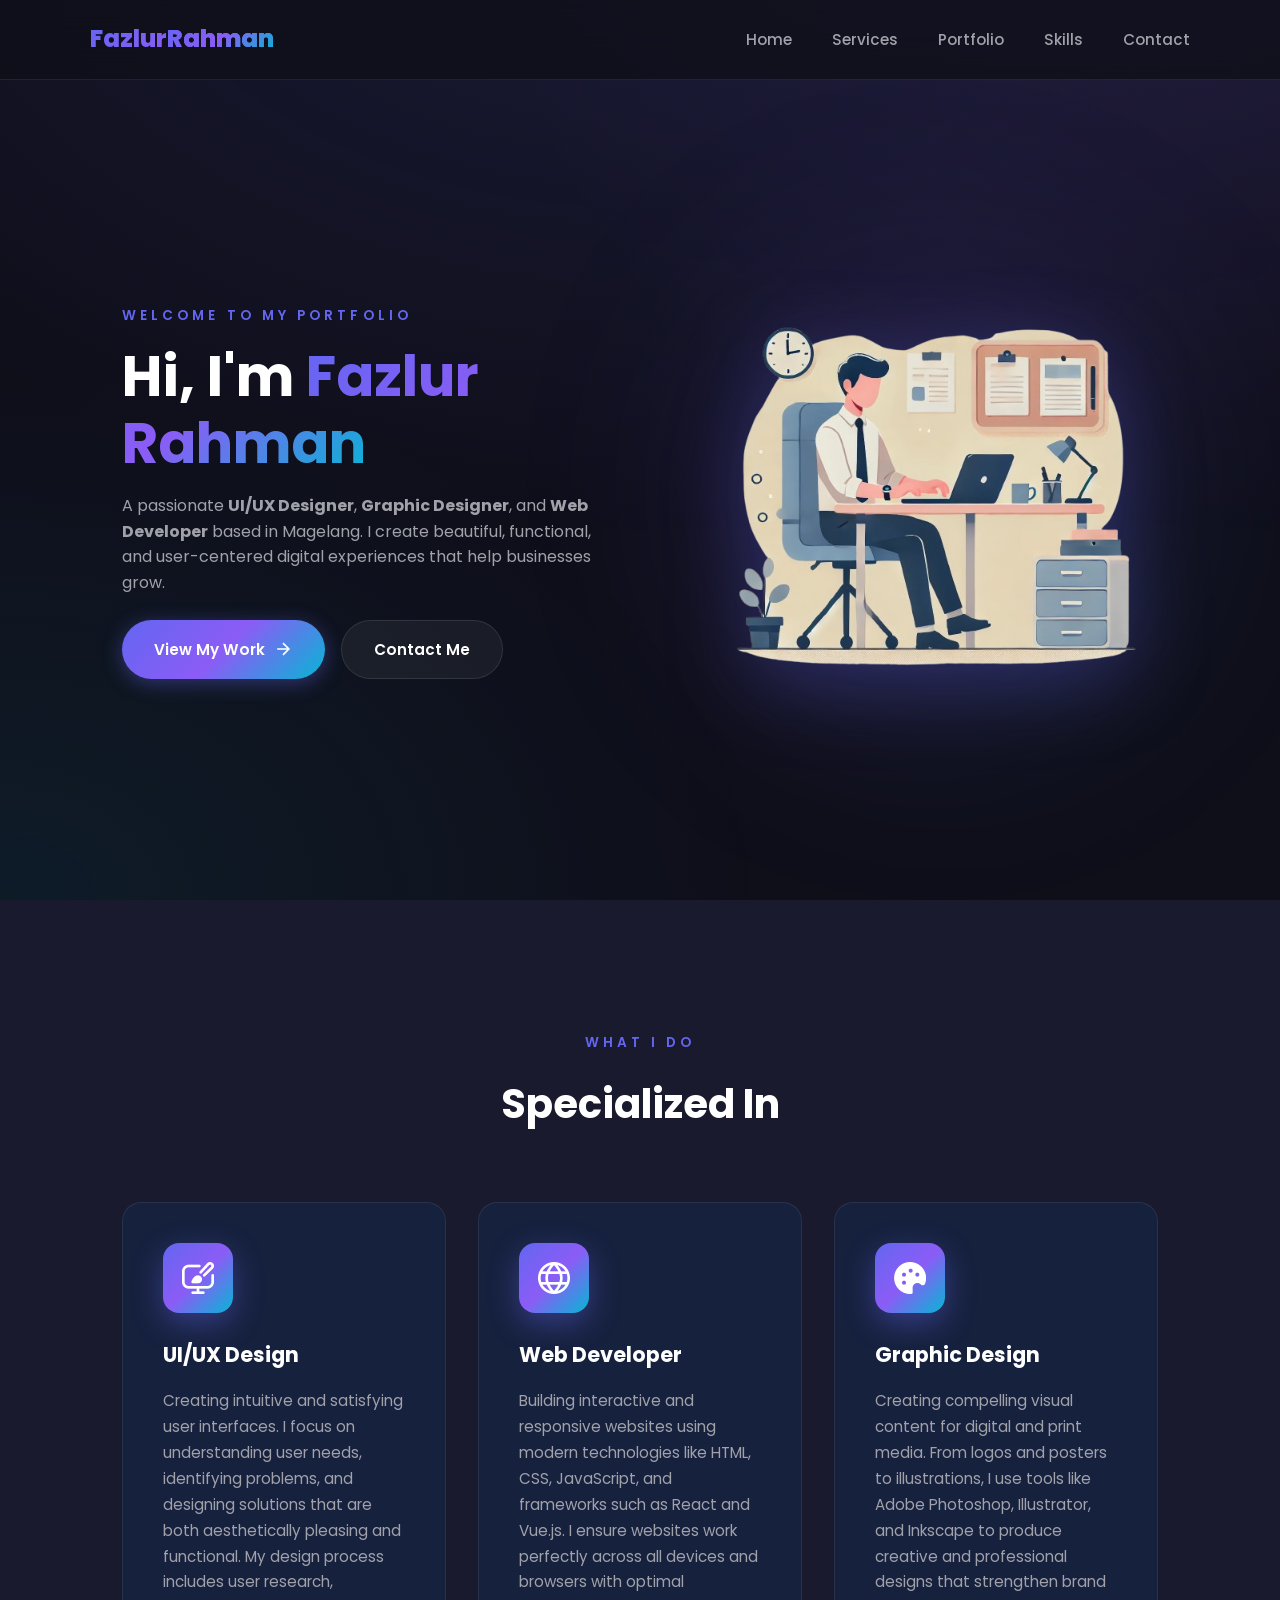
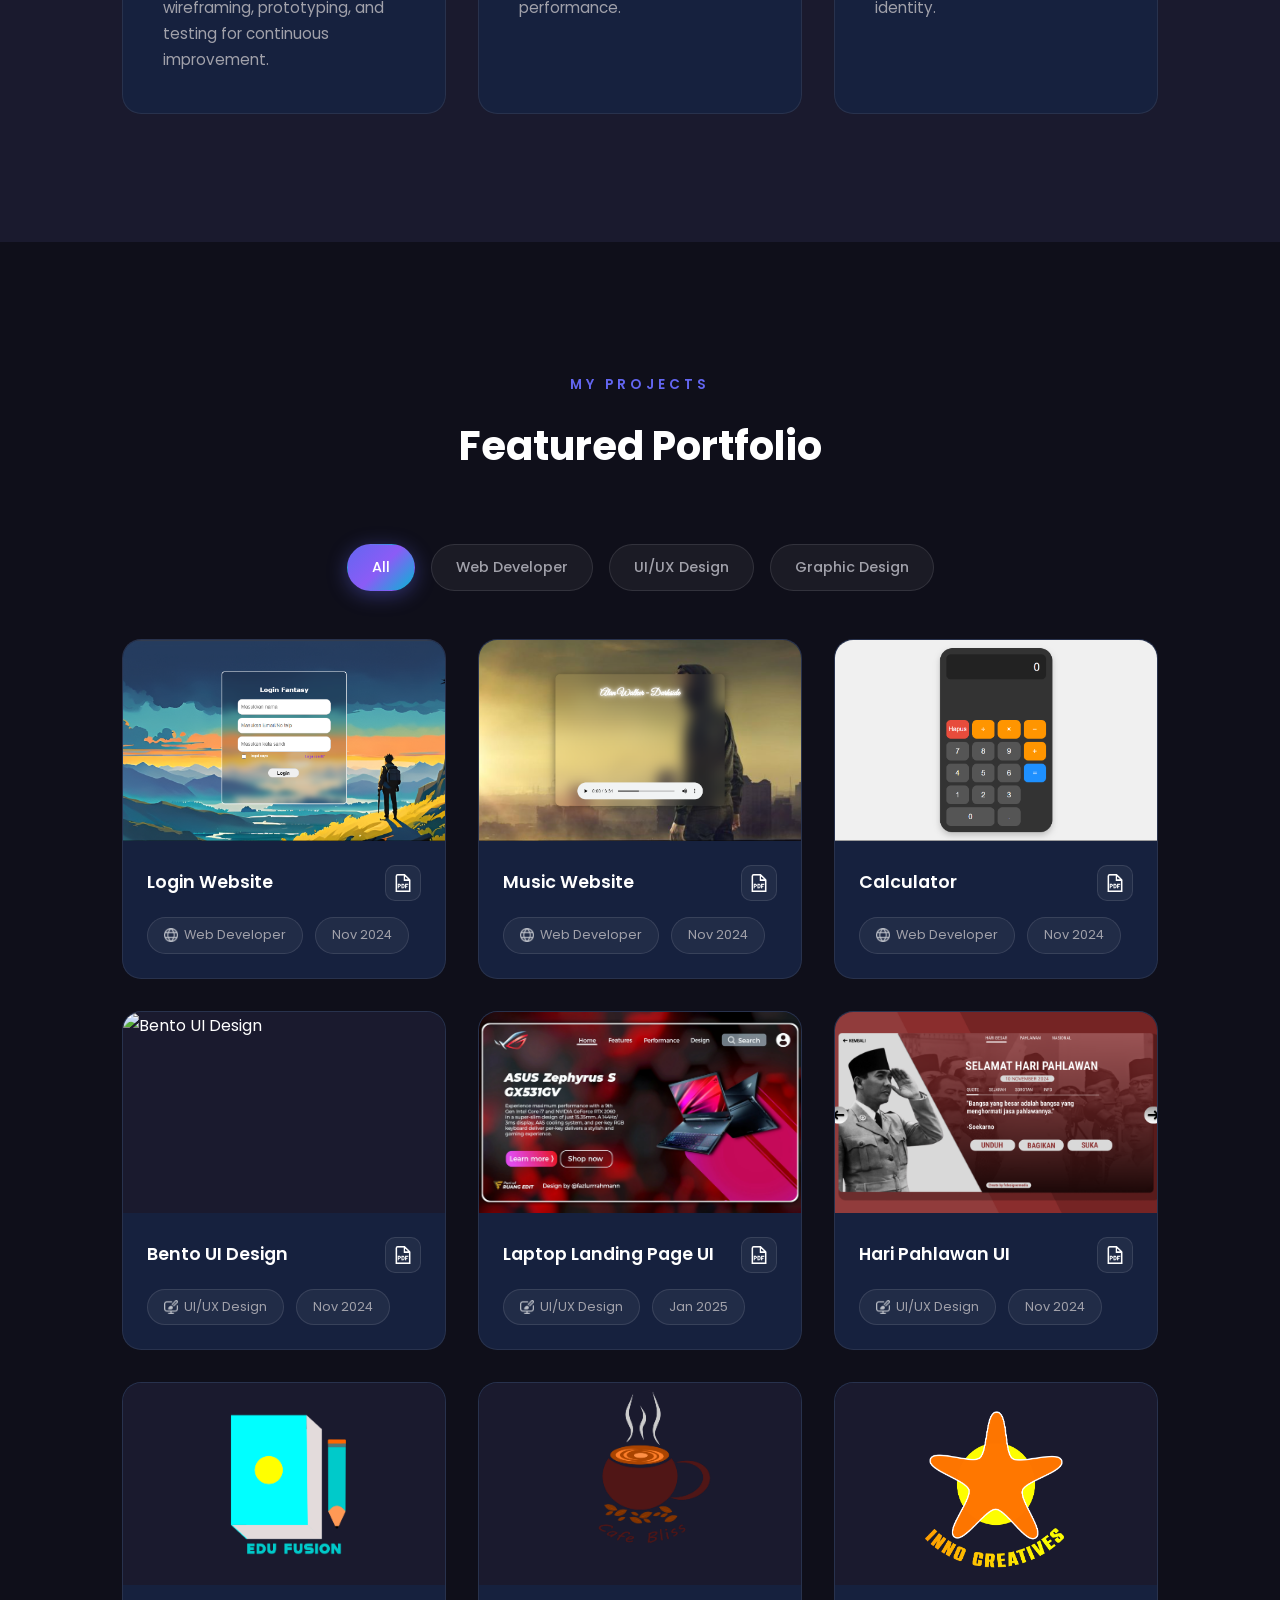
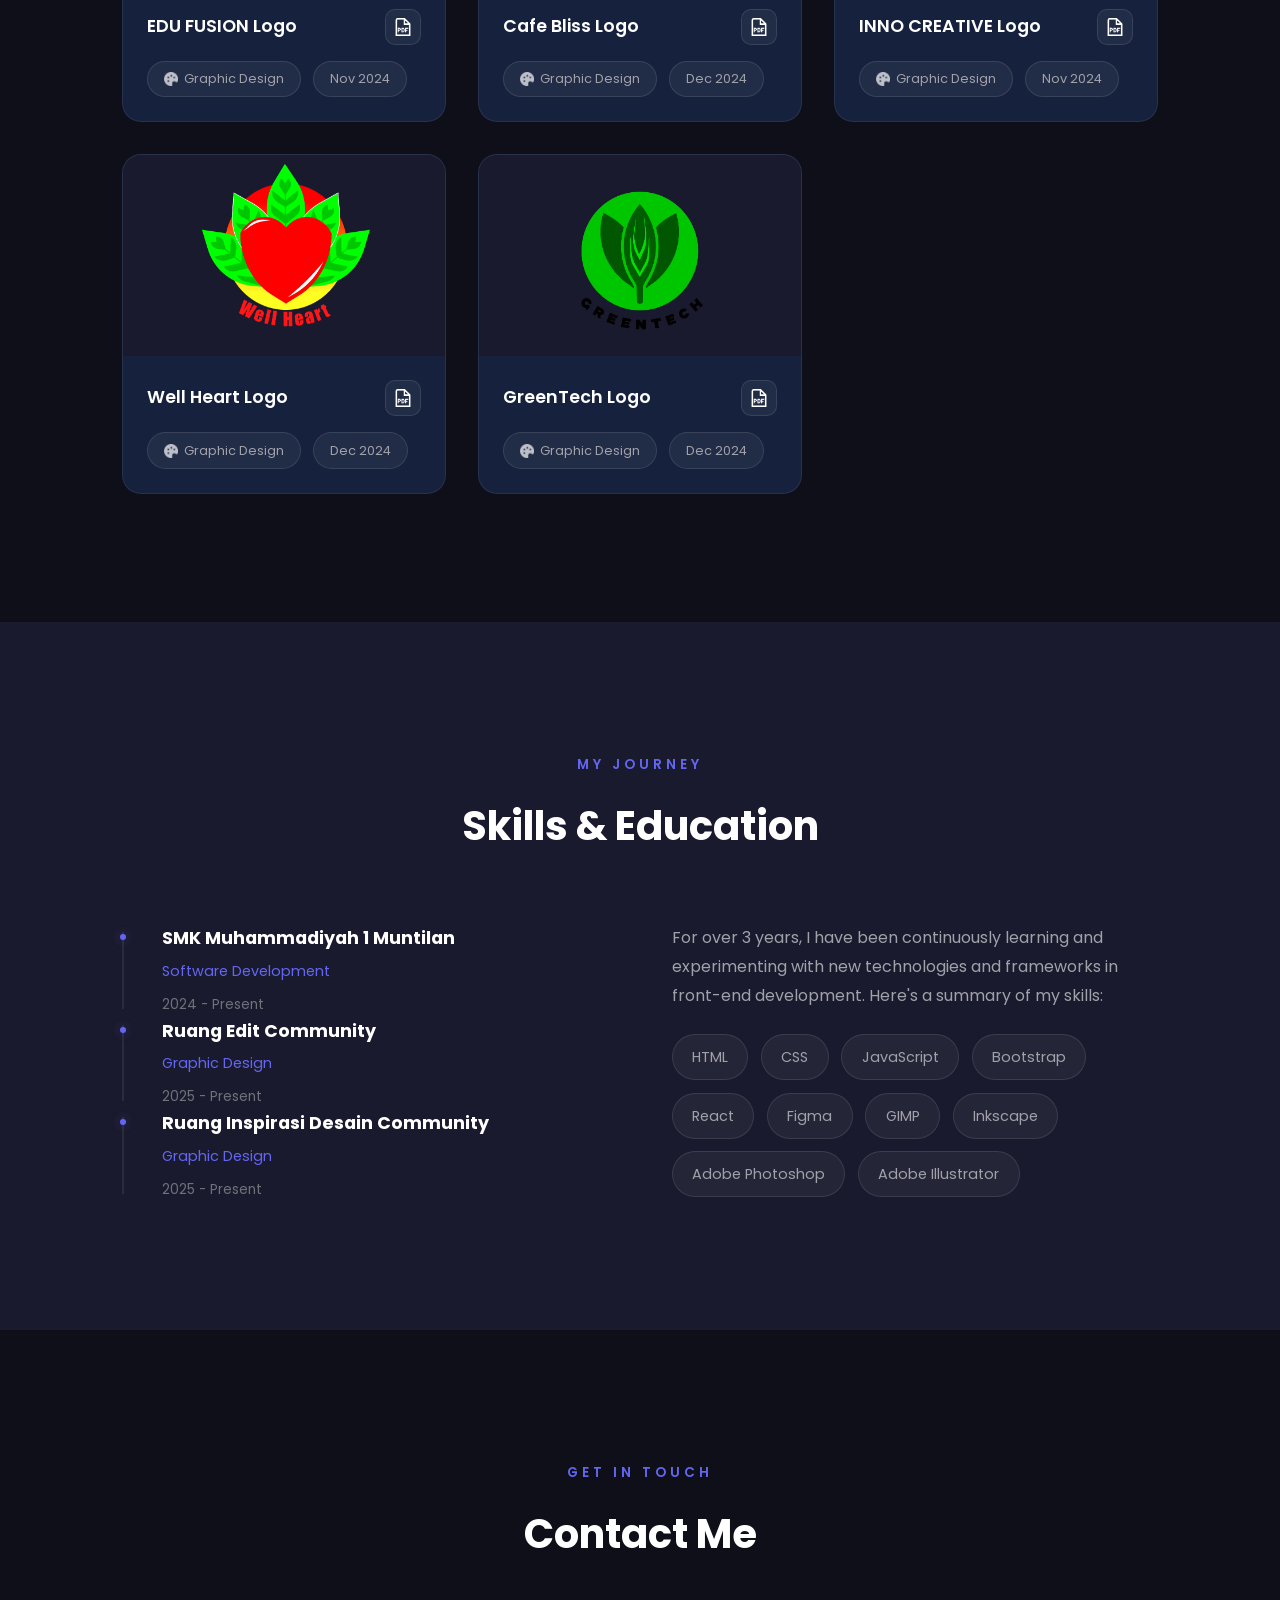
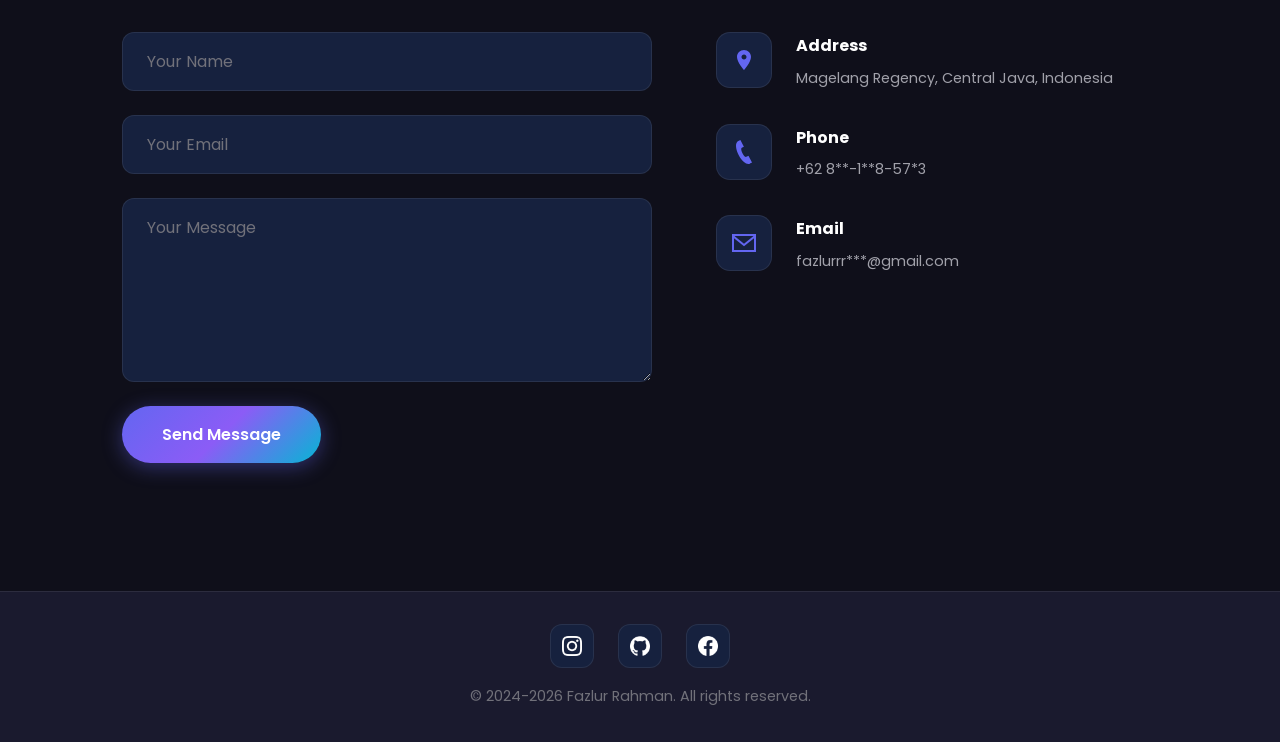
==== commit 1a2866ec: "fix: hero layout and remove broken admin link" ====
--- a/index.html
+++ b/index.html
@@ -30,12 +30,6 @@
           <li><a href="#portfolios">Portfolio</a></li>
           <li><a href="#skills">Skills</a></li>
           <li><a href="#contact">Contact</a></li>
-          <li>
-            <a
-              href="admin.html"
-              style="color: var(--accent-primary); font-weight: 600"
-            >
-          </li>
         </ul>
 
         <div class="burger" onclick="toggleMenu()">
--- a/styles/style.css
+++ b/styles/style.css
@@ -227,7 +227,9 @@
 }
 
 #hero {
-  display: contents;
+  display: block;
+  padding-top: 80px;
+  min-height: 100vh;
 }
 
 .hero-left {
